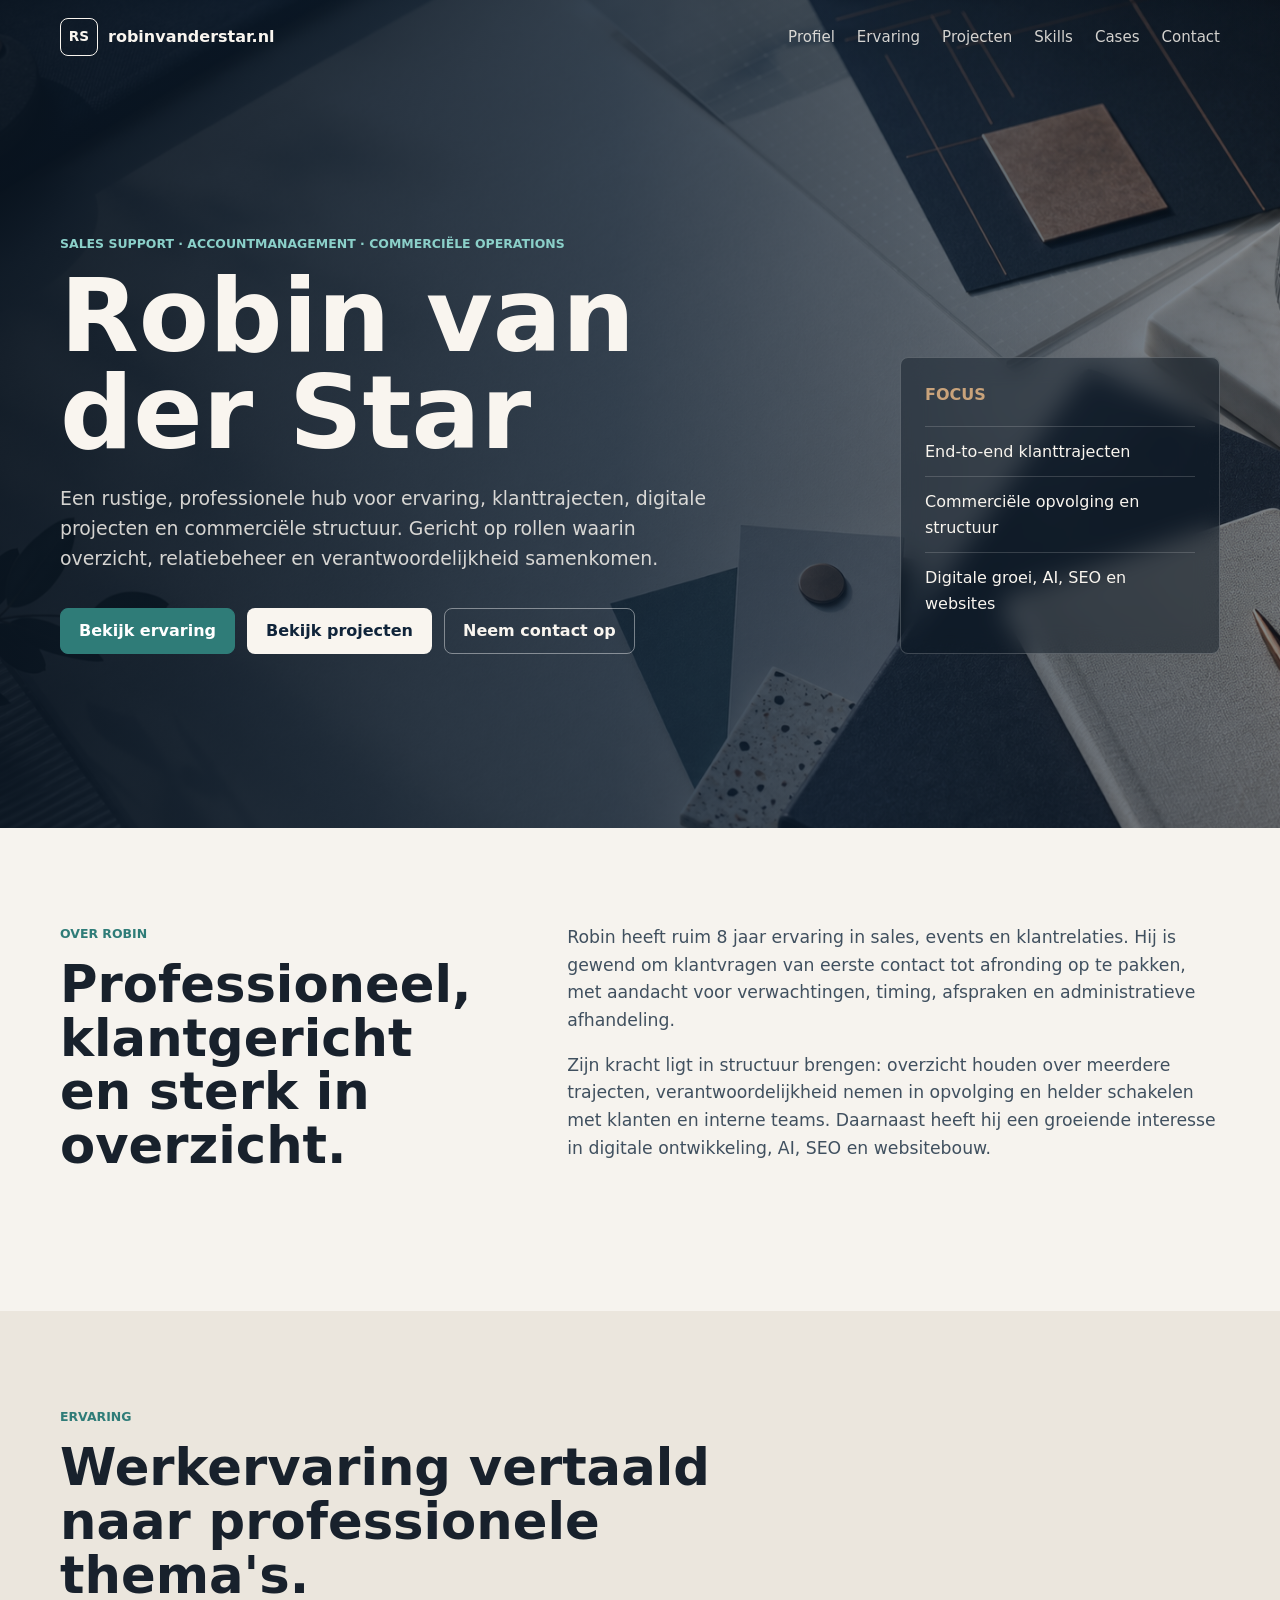
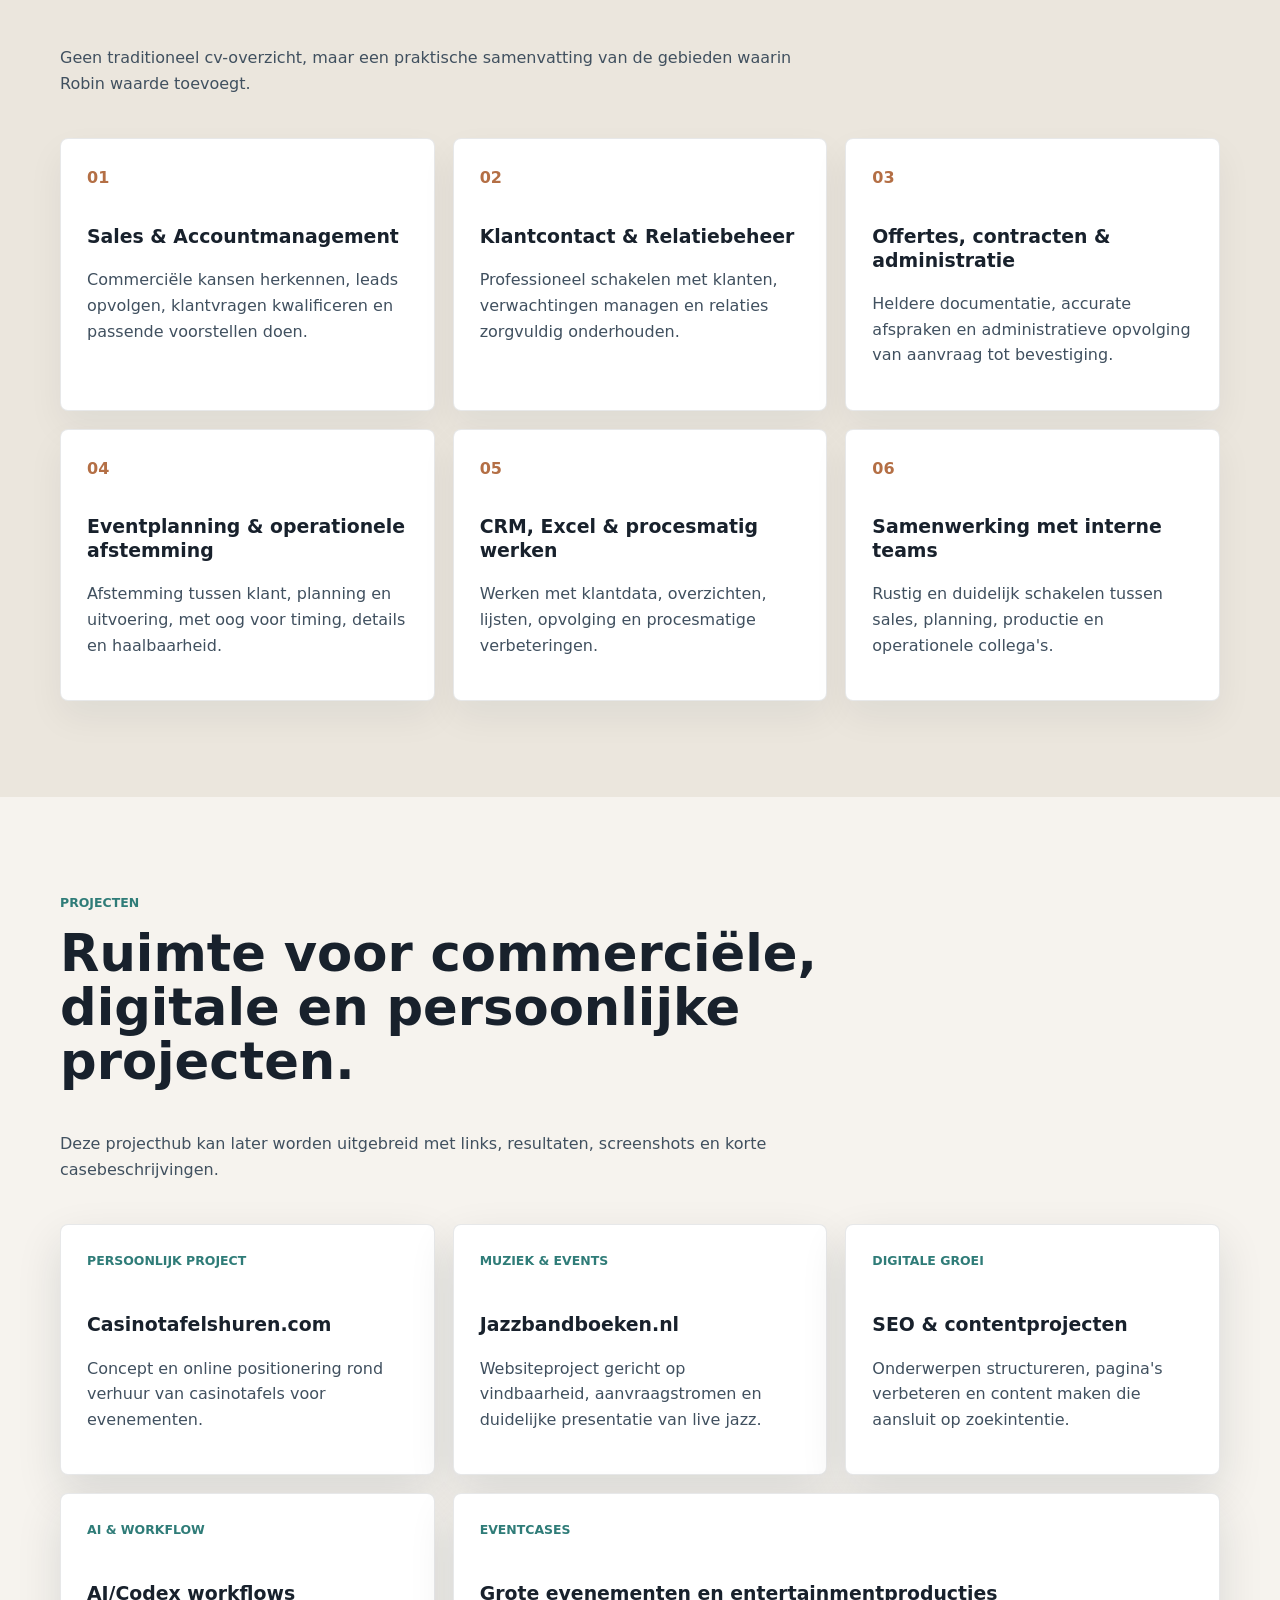
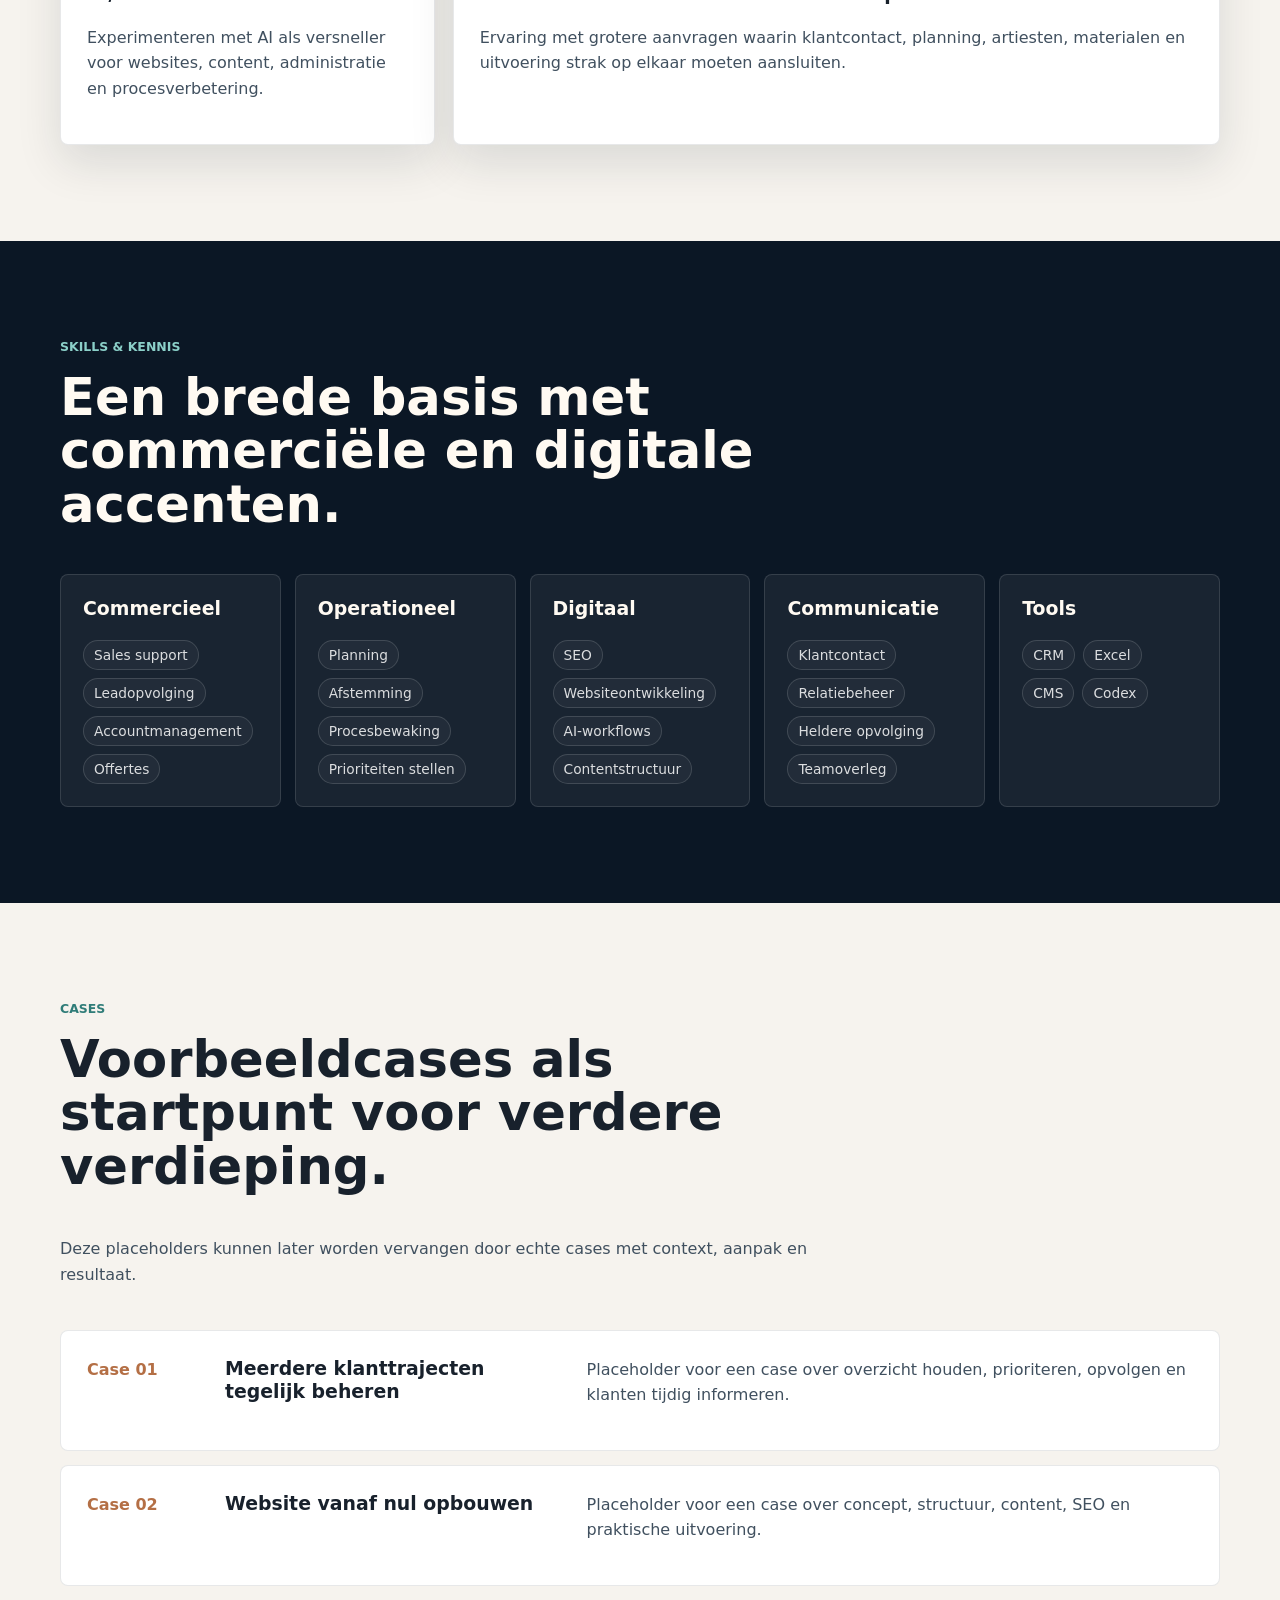
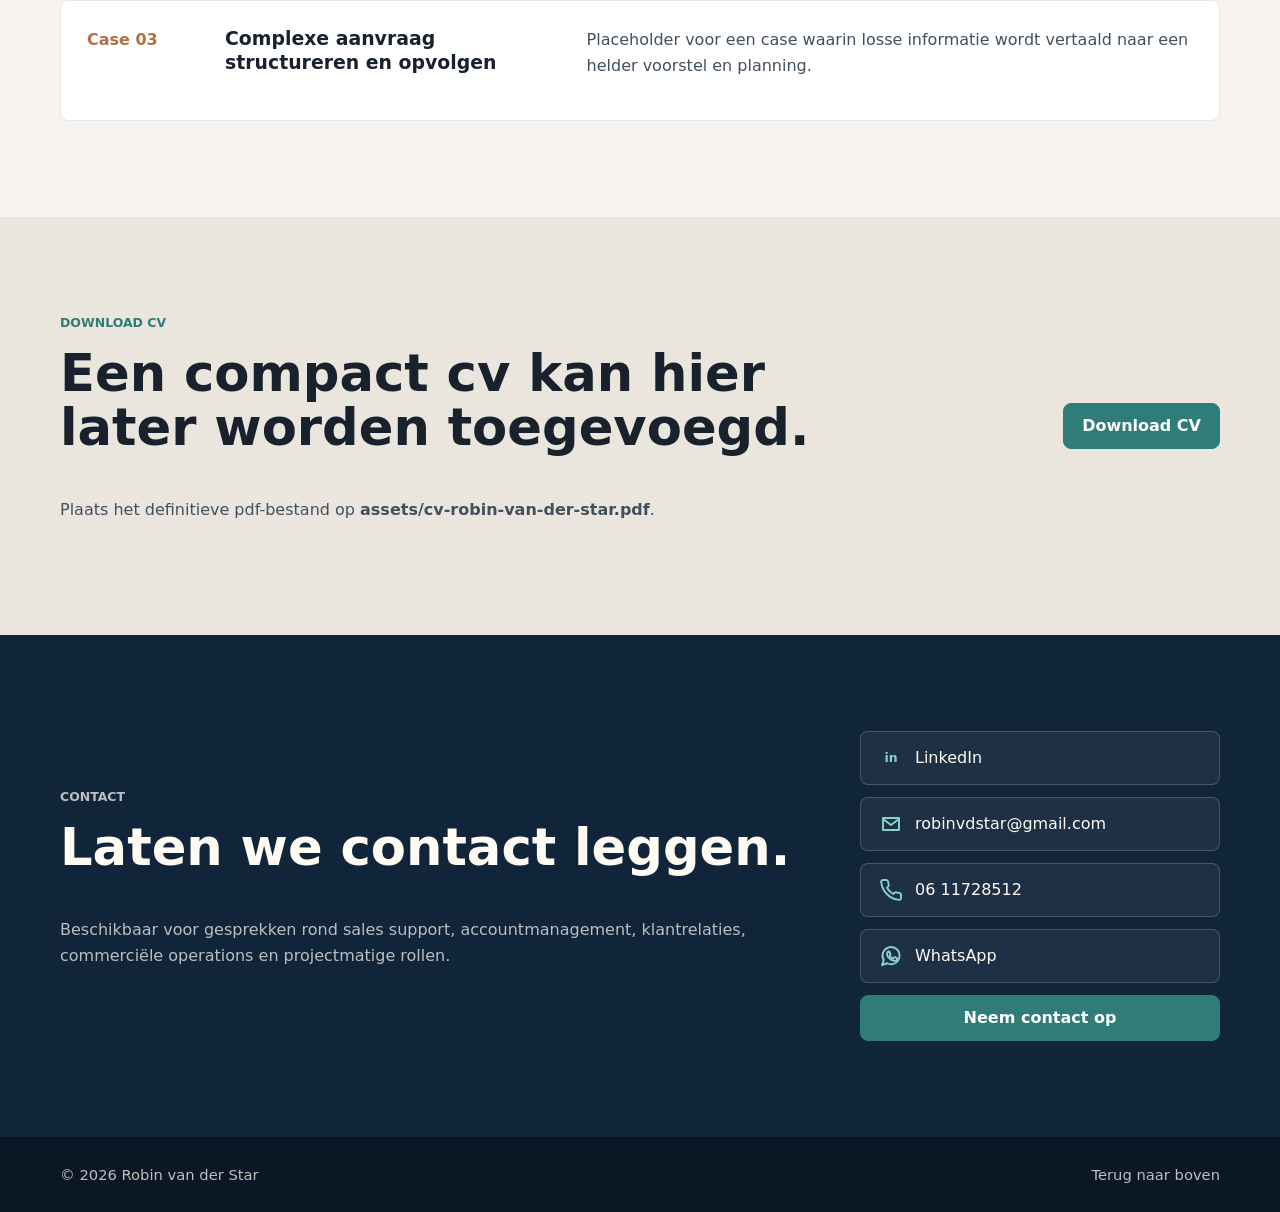
==== index.html @ 3dc50586 "Prepare site for Cloudflare Pages" ====
<!doctype html>
<html lang="nl">
  <head>
    <meta charset="utf-8">
    <meta name="viewport" content="width=device-width, initial-scale=1">
    <title>Robin van der Star | Sales, klantrelaties, events & digitale projecten</title>
    <meta
      name="description"
      content="Professionele profielsite van Robin van der Star. Ervaring in sales, klantrelaties, events, commerciële processen, websites, SEO en digitale projecten."
    >
    <!-- Tijdelijk: verwijderen zodra robinvanderstar.nl definitief live mag en geïndexeerd mag worden -->
    <meta name="robots" content="noindex, nofollow">
    <link rel="canonical" href="https://robinvanderstar.nl/">

    <meta property="og:type" content="website">
    <meta property="og:locale" content="nl_NL">
    <meta property="og:site_name" content="robinvanderstar.nl">
    <meta property="og:title" content="Robin van der Star | Sales, klantrelaties, events & digitale projecten">
    <meta
      property="og:description"
      content="Professionele profielsite van Robin van der Star. Ervaring in sales, klantrelaties, events, commerciële processen, websites, SEO en digitale projecten."
    >
    <meta property="og:url" content="https://robinvanderstar.nl/">
    <meta property="og:image" content="https://robinvanderstar.nl/assets/hero-robin-van-der-star.png">

    <link rel="stylesheet" href="style.css">
  </head>
  <body>
    <header class="site-header" data-header>
      <a class="brand" href="#top" aria-label="Robin van der Star home">
        <span class="brand-mark">RS</span>
        <span>robinvanderstar.nl</span>
      </a>
      <button class="nav-toggle" type="button" aria-expanded="false" aria-controls="site-nav" data-nav-toggle>
        Menu
      </button>
      <nav class="site-nav" id="site-nav" data-nav>
        <a href="#profiel">Profiel</a>
        <a href="#ervaring">Ervaring</a>
        <a href="#projecten">Projecten</a>
        <a href="#skills">Skills</a>
        <a href="#cases">Cases</a>
        <a href="#contact">Contact</a>
      </nav>
    </header>

    <main id="top">
      <section class="hero section-band">
        <div class="hero-media" aria-hidden="true"></div>
        <div class="hero-overlay" aria-hidden="true"></div>
        <div class="container hero-grid">
          <div class="hero-copy">
            <p class="eyebrow">Sales support · Accountmanagement · Commerciële operations</p>
            <h1>Robin van der Star</h1>
            <p class="hero-intro">
              Een rustige, professionele hub voor ervaring, klanttrajecten, digitale projecten en commerciële
              structuur. Gericht op rollen waarin overzicht, relatiebeheer en verantwoordelijkheid samenkomen.
            </p>
            <div class="hero-actions" aria-label="Belangrijke acties">
              <a class="button button-primary" href="#ervaring">Bekijk ervaring</a>
              <a class="button button-secondary" href="#projecten">Bekijk projecten</a>
              <a class="button button-ghost" href="#contact">Neem contact op</a>
            </div>
          </div>

          <aside class="hero-panel" aria-label="Professionele focus">
            <p class="panel-kicker">Focus</p>
            <ul class="signal-list">
              <li>End-to-end klanttrajecten</li>
              <li>Commerciële opvolging en structuur</li>
              <li>Digitale groei, AI, SEO en websites</li>
            </ul>
          </aside>
        </div>
      </section>

      <section class="section" id="profiel">
        <div class="container split-layout">
          <div>
            <p class="eyebrow">Over Robin</p>
            <h2>Professioneel, klantgericht en sterk in overzicht.</h2>
          </div>
          <div class="content-stack">
            <!-- Pas deze introductietekst later aan met exacte details, resultaten of persoonlijke accenten. -->
            <p>
              Robin heeft ruim 8 jaar ervaring in sales, events en klantrelaties. Hij is gewend om klantvragen
              van eerste contact tot afronding op te pakken, met aandacht voor verwachtingen, timing, afspraken
              en administratieve afhandeling.
            </p>
            <p>
              Zijn kracht ligt in structuur brengen: overzicht houden over meerdere trajecten, verantwoordelijkheid
              nemen in opvolging en helder schakelen met klanten en interne teams. Daarnaast heeft hij een groeiende
              interesse in digitale ontwikkeling, AI, SEO en websitebouw.
            </p>
          </div>
        </div>
      </section>

      <section class="section section-muted" id="ervaring">
        <div class="container">
          <div class="section-heading">
            <p class="eyebrow">Ervaring</p>
            <h2>Werkervaring vertaald naar professionele thema's.</h2>
            <p>
              Geen traditioneel cv-overzicht, maar een praktische samenvatting van de gebieden waarin Robin waarde
              toevoegt.
            </p>
          </div>

          <div class="theme-grid">
            <!-- Voeg hier later extra ervaringsblokken toe door een article.theme-card te dupliceren. -->
            <article class="theme-card">
              <span class="theme-index">01</span>
              <h3>Sales & Accountmanagement</h3>
              <p>Commerciële kansen herkennen, leads opvolgen, klantvragen kwalificeren en passende voorstellen doen.</p>
            </article>
            <article class="theme-card">
              <span class="theme-index">02</span>
              <h3>Klantcontact & Relatiebeheer</h3>
              <p>Professioneel schakelen met klanten, verwachtingen managen en relaties zorgvuldig onderhouden.</p>
            </article>
            <article class="theme-card">
              <span class="theme-index">03</span>
              <h3>Offertes, contracten & administratie</h3>
              <p>Heldere documentatie, accurate afspraken en administratieve opvolging van aanvraag tot bevestiging.</p>
            </article>
            <article class="theme-card">
              <span class="theme-index">04</span>
              <h3>Eventplanning & operationele afstemming</h3>
              <p>Afstemming tussen klant, planning en uitvoering, met oog voor timing, details en haalbaarheid.</p>
            </article>
            <article class="theme-card">
              <span class="theme-index">05</span>
              <h3>CRM, Excel & procesmatig werken</h3>
              <p>Werken met klantdata, overzichten, lijsten, opvolging en procesmatige verbeteringen.</p>
            </article>
            <article class="theme-card">
              <span class="theme-index">06</span>
              <h3>Samenwerking met interne teams</h3>
              <p>Rustig en duidelijk schakelen tussen sales, planning, productie en operationele collega's.</p>
            </article>
          </div>
        </div>
      </section>

      <section class="section" id="projecten">
        <div class="container">
          <div class="section-heading">
            <p class="eyebrow">Projecten</p>
            <h2>Ruimte voor commerciële, digitale en persoonlijke projecten.</h2>
            <p>
              Deze projecthub kan later worden uitgebreid met links, resultaten, screenshots en korte casebeschrijvingen.
            </p>
          </div>

          <div class="project-grid">
            <!-- Voeg nieuwe projecten toe door een article.project-card te dupliceren. -->
            <article class="project-card">
              <div class="card-meta">Persoonlijk project</div>
              <h3>Casinotafelshuren.com</h3>
              <p>Concept en online positionering rond verhuur van casinotafels voor evenementen.</p>
            </article>
            <article class="project-card">
              <div class="card-meta">Muziek & events</div>
              <h3>Jazzbandboeken.nl</h3>
              <p>Websiteproject gericht op vindbaarheid, aanvraagstromen en duidelijke presentatie van live jazz.</p>
            </article>
            <article class="project-card">
              <div class="card-meta">Digitale groei</div>
              <h3>SEO & contentprojecten</h3>
              <p>Onderwerpen structureren, pagina's verbeteren en content maken die aansluit op zoekintentie.</p>
            </article>
            <article class="project-card">
              <div class="card-meta">AI & workflow</div>
              <h3>AI/Codex workflows</h3>
              <p>Experimenteren met AI als versneller voor websites, content, administratie en procesverbetering.</p>
            </article>
            <article class="project-card project-card-wide">
              <div class="card-meta">Eventcases</div>
              <h3>Grote evenementen en entertainmentproducties</h3>
              <p>
                Ervaring met grotere aanvragen waarin klantcontact, planning, artiesten, materialen en uitvoering
                strak op elkaar moeten aansluiten.
              </p>
            </article>
          </div>
        </div>
      </section>

      <section class="section section-dark" id="skills">
        <div class="container">
          <div class="section-heading">
            <p class="eyebrow">Skills & kennis</p>
            <h2>Een brede basis met commerciële en digitale accenten.</h2>
          </div>

          <div class="skills-layout">
            <!-- Vul deze skill-tags later aan of vervang ze door concrete tools en niveaus. -->
            <article class="skill-group">
              <h3>Commercieel</h3>
              <div class="tag-list">
                <span>Sales support</span>
                <span>Leadopvolging</span>
                <span>Accountmanagement</span>
                <span>Offertes</span>
              </div>
            </article>
            <article class="skill-group">
              <h3>Operationeel</h3>
              <div class="tag-list">
                <span>Planning</span>
                <span>Afstemming</span>
                <span>Procesbewaking</span>
                <span>Prioriteiten stellen</span>
              </div>
            </article>
            <article class="skill-group">
              <h3>Digitaal</h3>
              <div class="tag-list">
                <span>SEO</span>
                <span>Websiteontwikkeling</span>
                <span>AI-workflows</span>
                <span>Contentstructuur</span>
              </div>
            </article>
            <article class="skill-group">
              <h3>Communicatie</h3>
              <div class="tag-list">
                <span>Klantcontact</span>
                <span>Relatiebeheer</span>
                <span>Heldere opvolging</span>
                <span>Teamoverleg</span>
              </div>
            </article>
            <article class="skill-group">
              <h3>Tools</h3>
              <div class="tag-list">
                <span>CRM</span>
                <span>Excel</span>
                <span>CMS</span>
                <span>Codex</span>
              </div>
            </article>
          </div>
        </div>
      </section>

      <section class="section" id="cases">
        <div class="container">
          <div class="section-heading">
            <p class="eyebrow">Cases</p>
            <h2>Voorbeeldcases als startpunt voor verdere verdieping.</h2>
            <p>Deze placeholders kunnen later worden vervangen door echte cases met context, aanpak en resultaat.</p>
          </div>

          <div class="case-list">
            <!-- Vervang placeholdertekst later door echte cases met situatie, aanpak en resultaat. -->
            <article class="case-item">
              <span>Case 01</span>
              <h3>Meerdere klanttrajecten tegelijk beheren</h3>
              <p>Placeholder voor een case over overzicht houden, prioriteren, opvolgen en klanten tijdig informeren.</p>
            </article>
            <article class="case-item">
              <span>Case 02</span>
              <h3>Website vanaf nul opbouwen</h3>
              <p>Placeholder voor een case over concept, structuur, content, SEO en praktische uitvoering.</p>
            </article>
            <article class="case-item">
              <span>Case 03</span>
              <h3>Complexe aanvraag structureren en opvolgen</h3>
              <p>Placeholder voor een case waarin losse informatie wordt vertaald naar een helder voorstel en planning.</p>
            </article>
          </div>
        </div>
      </section>

      <section class="section section-muted" id="cv">
        <div class="container cta-strip">
          <div>
            <p class="eyebrow">Download CV</p>
            <h2>Een compact cv kan hier later worden toegevoegd.</h2>
            <p>Plaats het definitieve pdf-bestand op <strong>assets/cv-robin-van-der-star.pdf</strong>.</p>
          </div>
          <a class="button button-primary" href="assets/cv-robin-van-der-star.pdf" aria-label="Download cv als pdf">
            Download CV
          </a>
        </div>
      </section>

      <section class="section contact-section" id="contact">
        <div class="container contact-grid">
          <div>
            <p class="eyebrow">Contact</p>
            <h2>Laten we contact leggen.</h2>
            <p>
              Beschikbaar voor gesprekken rond sales support, accountmanagement, klantrelaties, commerciële operations
              en projectmatige rollen.
            </p>
          </div>
          <div class="contact-actions">
            <!-- Vervang de LinkedIn-placeholder hieronder later door het echte profiel. -->
            <a class="contact-link" href="https://www.linkedin.com/" target="_blank" rel="noreferrer">
              <span class="contact-icon" aria-hidden="true">in</span>
              <span>LinkedIn</span>
            </a>
            <a class="contact-link" href="mailto:robinvdstar@gmail.com">
              <svg class="contact-icon" aria-hidden="true" viewBox="0 0 24 24">
                <path d="M4 6h16v12H4z"></path>
                <path d="m4 7 8 6 8-6"></path>
              </svg>
              <span>robinvdstar@gmail.com</span>
            </a>
            <a class="contact-link" href="tel:+31611728512">
              <svg class="contact-icon" aria-hidden="true" viewBox="0 0 24 24">
                <path d="M22 16.92v3a2 2 0 0 1-2.18 2 19.8 19.8 0 0 1-8.63-3.07 19.5 19.5 0 0 1-6-6A19.8 19.8 0 0 1 2.12 4.18 2 2 0 0 1 4.11 2h3a2 2 0 0 1 2 1.72c.12.89.32 1.76.59 2.6a2 2 0 0 1-.45 2.11L8 9.69a16 16 0 0 0 6.31 6.31l1.26-1.25a2 2 0 0 1 2.11-.45c.84.27 1.71.47 2.6.59A2 2 0 0 1 22 16.92z"></path>
              </svg>
              <span>06 11728512</span>
            </a>
            <a class="contact-link" href="https://wa.me/31611728512" target="_blank" rel="noreferrer">
              <svg class="contact-icon" aria-hidden="true" viewBox="0 0 24 24">
                <path d="M20.5 11.7a8.5 8.5 0 0 1-12.4 7.55L3 21l1.78-4.94A8.5 8.5 0 1 1 20.5 11.7z"></path>
                <path d="M8.8 7.9c.2-.46.42-.47.62-.47h.54c.17 0 .43.06.65.5.24.48.8 1.65.86 1.78.07.12.1.28.02.45-.08.17-.12.27-.25.42-.12.15-.27.33-.38.44-.13.13-.26.27-.11.53a7 7 0 0 0 1.3 1.62 5.9 5.9 0 0 0 1.9 1.17c.24.12.38.1.53-.06.16-.18.62-.72.8-.97.16-.24.33-.2.56-.12.24.08 1.5.7 1.75.83.26.13.43.2.5.31.06.12.06.67-.16 1.31-.23.64-1.3 1.2-1.82 1.24-.47.04-1.06.06-1.7-.1a9.6 9.6 0 0 1-1.55-.57 10.4 10.4 0 0 1-4-3.55 4.6 4.6 0 0 1-.95-2.4c0-.94.48-1.4.66-1.6.17-.2.38-.25.5-.25z"></path>
              </svg>
              <span>WhatsApp</span>
            </a>
            <a class="button button-primary" href="mailto:robinvdstar@gmail.com">Neem contact op</a>
          </div>
        </div>
      </section>
    </main>

    <footer class="site-footer">
      <div class="container footer-inner">
        <span>© <span data-year></span> Robin van der Star</span>
        <a href="#top">Terug naar boven</a>
      </div>
    </footer>

    <script src="script.js" defer></script>
  </body>
</html>
---- style.css ----
:root {
  --ink: #18212c;
  --ink-soft: #40505f;
  --navy: #10243a;
  --navy-deep: #0b1725;
  --paper: #f6f3ee;
  --surface: #ffffff;
  --line: #ded8ce;
  --teal: #2f7c78;
  --copper: #b46f45;
  --shadow: 0 18px 45px rgba(17, 30, 43, 0.12);
  --max-width: 1160px;
}

* {
  box-sizing: border-box;
}

html {
  scroll-behavior: smooth;
}

body {
  margin: 0;
  color: var(--ink);
  background: var(--paper);
  font-family:
    Inter, ui-sans-serif, system-ui, -apple-system, BlinkMacSystemFont, "Segoe UI", sans-serif;
  line-height: 1.6;
}

a {
  color: inherit;
  text-decoration: none;
}

p,
h1,
h2,
h3 {
  margin-top: 0;
}

p {
  color: var(--ink-soft);
}

.container {
  width: min(100% - 40px, var(--max-width));
  margin: 0 auto;
}

.site-header {
  position: fixed;
  z-index: 20;
  top: 0;
  left: 0;
  right: 0;
  display: flex;
  align-items: center;
  justify-content: space-between;
  gap: 24px;
  padding: 18px max(20px, calc((100vw - var(--max-width)) / 2));
  color: #f9f5ef;
  transition: background 180ms ease, box-shadow 180ms ease, color 180ms ease;
}

.site-header.is-scrolled {
  color: var(--ink);
  background: rgba(246, 243, 238, 0.92);
  box-shadow: 0 10px 28px rgba(16, 36, 58, 0.12);
  backdrop-filter: blur(16px);
}

.brand {
  display: inline-flex;
  align-items: center;
  gap: 10px;
  font-weight: 700;
}

.brand-mark {
  display: inline-grid;
  width: 38px;
  height: 38px;
  place-items: center;
  border: 1px solid currentColor;
  border-radius: 8px;
  font-size: 0.85rem;
}

.site-nav {
  display: flex;
  align-items: center;
  gap: 22px;
  font-size: 0.94rem;
}

.site-nav a {
  opacity: 0.84;
}

.site-nav a:hover {
  opacity: 1;
}

.nav-toggle {
  display: none;
  min-height: 42px;
  padding: 0 14px;
  border: 1px solid currentColor;
  border-radius: 8px;
  color: inherit;
  background: transparent;
  font: inherit;
}

.section {
  padding: 96px 0;
}

.section-band {
  position: relative;
  overflow: hidden;
}

.hero {
  min-height: 92vh;
  display: grid;
  align-items: center;
  color: #f9f5ef;
  padding: 132px 0 72px;
}

.hero-media,
.hero-overlay {
  position: absolute;
  inset: 0;
}

.hero-media {
  background-image: url("assets/hero-robin-van-der-star.png");
  background-position: center;
  background-size: cover;
  transform: scale(1.02);
}

.hero-overlay {
  background:
    linear-gradient(90deg, rgba(9, 20, 32, 0.92) 0%, rgba(14, 31, 49, 0.78) 48%, rgba(14, 31, 49, 0.34) 100%),
    linear-gradient(0deg, rgba(9, 20, 32, 0.24), rgba(9, 20, 32, 0.24));
}

.hero-grid {
  position: relative;
  z-index: 1;
  display: grid;
  grid-template-columns: minmax(0, 1fr) 320px;
  gap: 56px;
  align-items: end;
}

.hero-copy {
  max-width: 760px;
}

.eyebrow {
  margin-bottom: 14px;
  color: var(--teal);
  font-size: 0.78rem;
  font-weight: 800;
  letter-spacing: 0;
  text-transform: uppercase;
}

.hero .eyebrow,
.section-dark .eyebrow {
  color: #8bd0c9;
}

h1 {
  max-width: 820px;
  margin-bottom: 22px;
  font-size: clamp(3.2rem, 8vw, 6.8rem);
  line-height: 0.94;
  letter-spacing: 0;
}

h2 {
  color: var(--ink);
  font-size: clamp(2rem, 4vw, 3.4rem);
  line-height: 1.05;
  letter-spacing: 0;
}

h3 {
  color: var(--ink);
  font-size: 1.18rem;
  line-height: 1.25;
}

.hero-intro {
  max-width: 660px;
  color: rgba(249, 245, 239, 0.84);
  font-size: 1.18rem;
}

.hero-actions {
  display: flex;
  flex-wrap: wrap;
  gap: 12px;
  margin-top: 34px;
}

.button {
  display: inline-flex;
  min-height: 46px;
  align-items: center;
  justify-content: center;
  padding: 0 18px;
  border: 1px solid transparent;
  border-radius: 8px;
  font-weight: 750;
  transition: transform 160ms ease, border-color 160ms ease, background 160ms ease;
}

.button:hover {
  transform: translateY(-1px);
}

.button-primary {
  color: #fff;
  background: var(--teal);
  border-color: var(--teal);
}

.button-secondary {
  color: var(--navy);
  background: #f9f5ef;
}

.button-ghost {
  color: inherit;
  border-color: rgba(255, 255, 255, 0.42);
}

.hero-panel {
  padding: 24px;
  border: 1px solid rgba(255, 255, 255, 0.2);
  border-radius: 8px;
  background: rgba(9, 20, 32, 0.42);
  backdrop-filter: blur(12px);
}

.panel-kicker,
.signal-list {
  margin: 0;
}

.panel-kicker {
  color: #c9a37b;
  font-weight: 800;
  text-transform: uppercase;
}

.signal-list {
  padding: 18px 0 0;
  list-style: none;
}

.signal-list li {
  padding: 12px 0;
  border-top: 1px solid rgba(255, 255, 255, 0.16);
}

.split-layout {
  display: grid;
  grid-template-columns: minmax(260px, 0.8fr) minmax(0, 1.2fr);
  gap: 72px;
}

.content-stack p {
  font-size: 1.08rem;
}

.section-muted {
  background: #ebe6dd;
}

.section-heading {
  max-width: 760px;
  margin-bottom: 42px;
}

.theme-grid {
  display: grid;
  grid-template-columns: repeat(3, minmax(0, 1fr));
  gap: 18px;
}

.theme-card,
.project-card,
.skill-group,
.case-item {
  border: 1px solid rgba(24, 33, 44, 0.1);
  border-radius: 8px;
  background: var(--surface);
}

.theme-card {
  min-height: 230px;
  padding: 26px;
  box-shadow: 0 16px 36px rgba(17, 30, 43, 0.06);
}

.theme-index {
  display: block;
  margin-bottom: 34px;
  color: var(--copper);
  font-weight: 800;
}

.project-grid {
  display: grid;
  grid-template-columns: repeat(3, minmax(0, 1fr));
  gap: 18px;
}

.project-card {
  min-height: 235px;
  padding: 26px;
  box-shadow: var(--shadow);
}

.project-card-wide {
  grid-column: span 2;
}

.card-meta {
  margin-bottom: 42px;
  color: var(--teal);
  font-size: 0.78rem;
  font-weight: 800;
  text-transform: uppercase;
}

.section-dark {
  color: #f8f3ed;
  background: var(--navy-deep);
}

.section-dark h2,
.section-dark h3 {
  color: #fffaf2;
}

.section-dark p {
  color: rgba(248, 243, 237, 0.72);
}

.skills-layout {
  display: grid;
  grid-template-columns: repeat(5, minmax(0, 1fr));
  gap: 14px;
}

.skill-group {
  padding: 22px;
  background: rgba(255, 255, 255, 0.06);
  border-color: rgba(255, 255, 255, 0.12);
}

.tag-list {
  display: flex;
  flex-wrap: wrap;
  gap: 8px;
}

.tag-list span {
  display: inline-flex;
  min-height: 30px;
  align-items: center;
  padding: 0 10px;
  border: 1px solid rgba(255, 255, 255, 0.14);
  border-radius: 999px;
  color: rgba(255, 255, 255, 0.84);
  background: rgba(255, 255, 255, 0.04);
  font-size: 0.86rem;
}

.case-list {
  display: grid;
  gap: 14px;
}

.case-item {
  display: grid;
  grid-template-columns: 110px minmax(220px, 0.55fr) minmax(0, 1fr);
  gap: 28px;
  align-items: start;
  padding: 26px;
}

.case-item span {
  color: var(--copper);
  font-weight: 800;
}

.cta-strip {
  display: flex;
  align-items: center;
  justify-content: space-between;
  gap: 32px;
}

.cta-strip h2 {
  max-width: 780px;
}

.contact-section {
  color: #fffaf2;
  background: var(--navy);
}

.contact-section h2 {
  color: #fffaf2;
}

.contact-section p {
  color: rgba(255, 250, 242, 0.72);
}

.contact-grid {
  display: grid;
  grid-template-columns: minmax(0, 1fr) 360px;
  gap: 56px;
  align-items: center;
}

.contact-actions {
  display: grid;
  gap: 12px;
}

.contact-link {
  display: flex;
  min-height: 54px;
  align-items: center;
  gap: 12px;
  padding: 0 18px;
  border: 1px solid rgba(255, 255, 255, 0.18);
  border-radius: 8px;
  background: rgba(255, 255, 255, 0.06);
}

.contact-icon {
  flex: 0 0 auto;
  display: inline-grid;
  width: 24px;
  height: 24px;
  place-items: center;
  color: #8bd0c9;
  font-size: 0.78rem;
  font-weight: 800;
}

svg.contact-icon {
  fill: none;
  stroke: currentColor;
  stroke-linecap: round;
  stroke-linejoin: round;
  stroke-width: 1.9;
}

.site-footer {
  padding: 26px 0;
  color: rgba(255, 250, 242, 0.74);
  background: var(--navy-deep);
}

.footer-inner {
  display: flex;
  align-items: center;
  justify-content: space-between;
  gap: 20px;
  font-size: 0.92rem;
}

@media (max-width: 980px) {
  .hero-grid,
  .split-layout,
  .contact-grid {
    grid-template-columns: 1fr;
  }

  .hero-panel {
    max-width: 460px;
  }

  .theme-grid,
  .project-grid {
    grid-template-columns: repeat(2, minmax(0, 1fr));
  }

  .skills-layout {
    grid-template-columns: repeat(2, minmax(0, 1fr));
  }

  .case-item {
    grid-template-columns: 1fr;
    gap: 10px;
  }
}

@media (max-width: 760px) {
  .container {
    width: min(100% - 28px, var(--max-width));
  }

  .site-header {
    padding: 14px;
  }

  .nav-toggle {
    display: inline-flex;
    align-items: center;
  }

  .site-nav {
    position: absolute;
    top: calc(100% + 8px);
    left: 14px;
    right: 14px;
    display: none;
    flex-direction: column;
    align-items: stretch;
    gap: 4px;
    padding: 12px;
    border: 1px solid rgba(24, 33, 44, 0.12);
    border-radius: 8px;
    color: var(--ink);
    background: rgba(246, 243, 238, 0.96);
    box-shadow: var(--shadow);
  }

  .site-nav.is-open {
    display: flex;
  }

  .site-nav a {
    padding: 10px 12px;
  }

  .hero {
    min-height: auto;
    padding: 118px 0 56px;
  }

  .hero-grid {
    gap: 36px;
  }

  h1 {
    font-size: 3.4rem;
  }

  .hero-intro {
    font-size: 1.03rem;
  }

  .section {
    padding: 72px 0;
  }

  .theme-grid,
  .project-grid,
  .skills-layout {
    grid-template-columns: 1fr;
  }

  .project-card-wide {
    grid-column: auto;
  }

  .cta-strip,
  .footer-inner {
    align-items: flex-start;
    flex-direction: column;
  }
}

@media (prefers-reduced-motion: reduce) {
  *,
  *::before,
  *::after {
    scroll-behavior: auto;
    transition-duration: 0.01ms !important;
    animation-duration: 0.01ms !important;
    animation-iteration-count: 1 !important;
  }
}
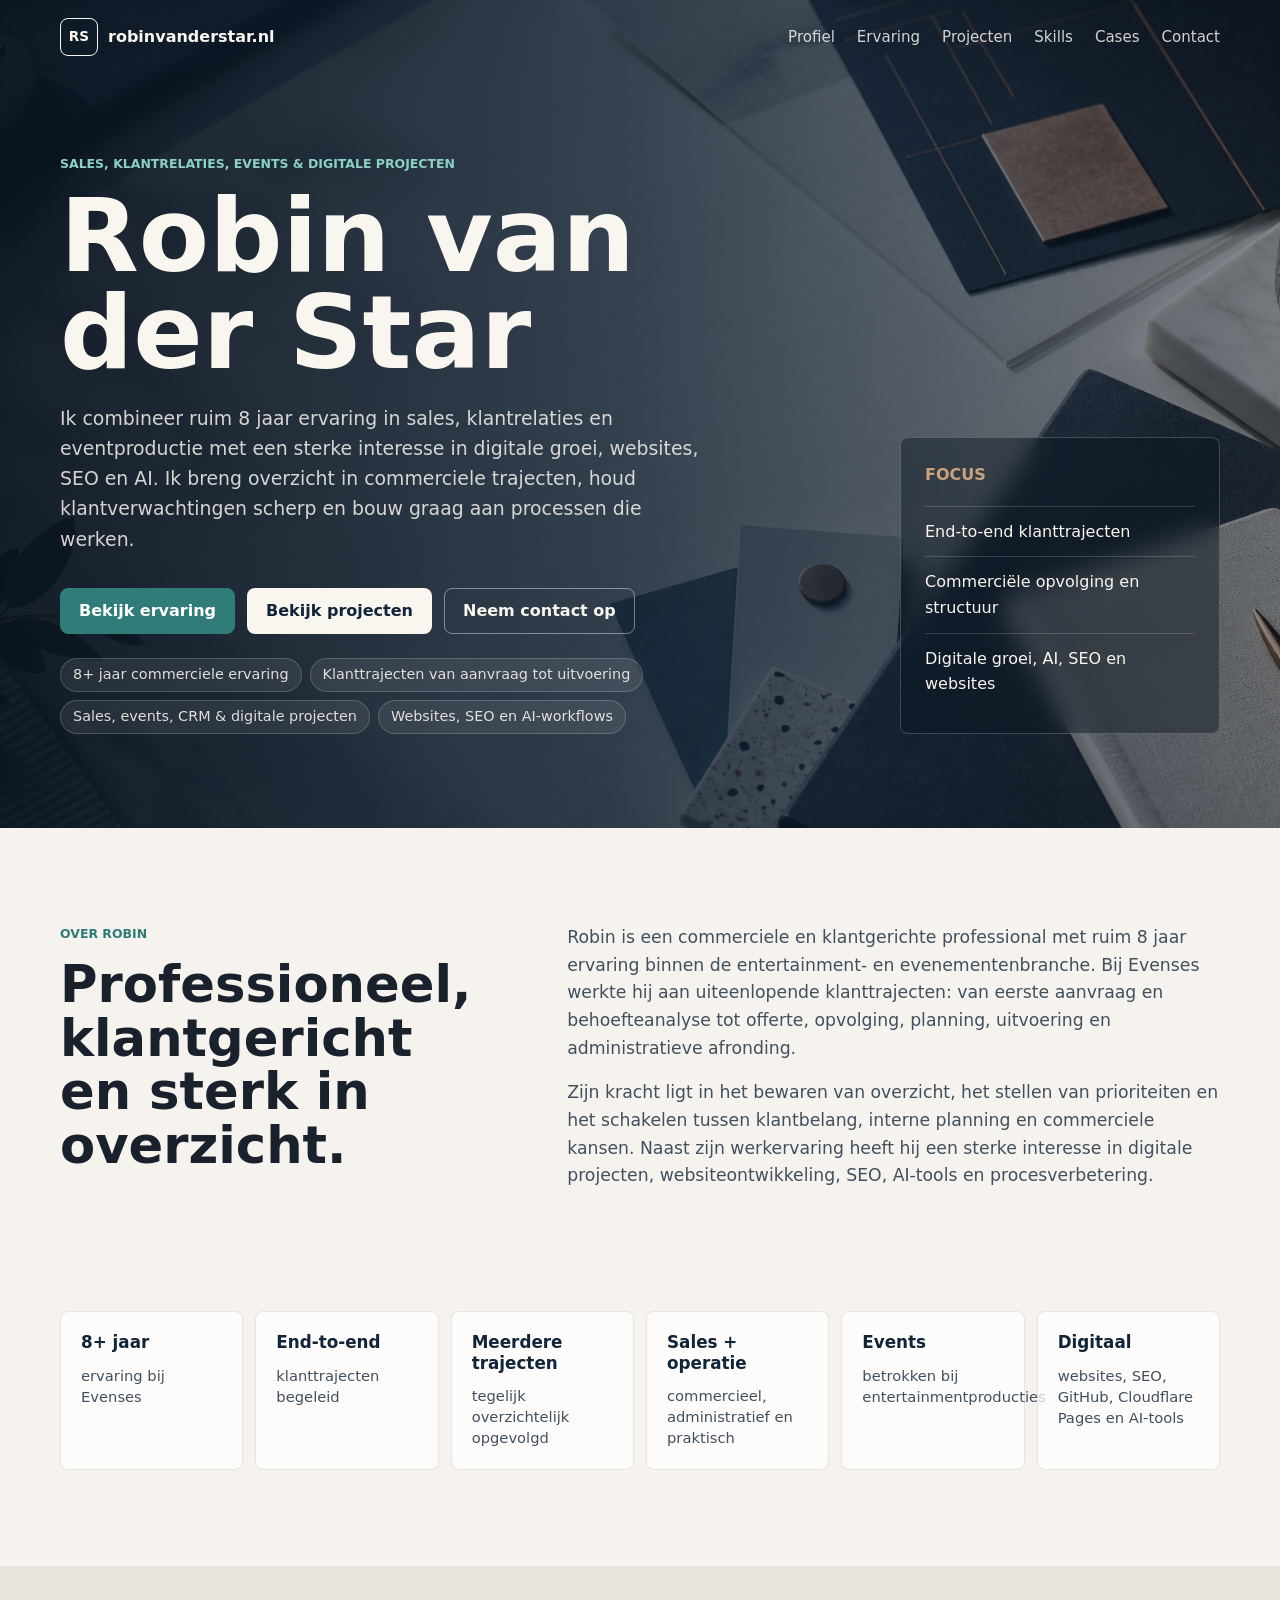
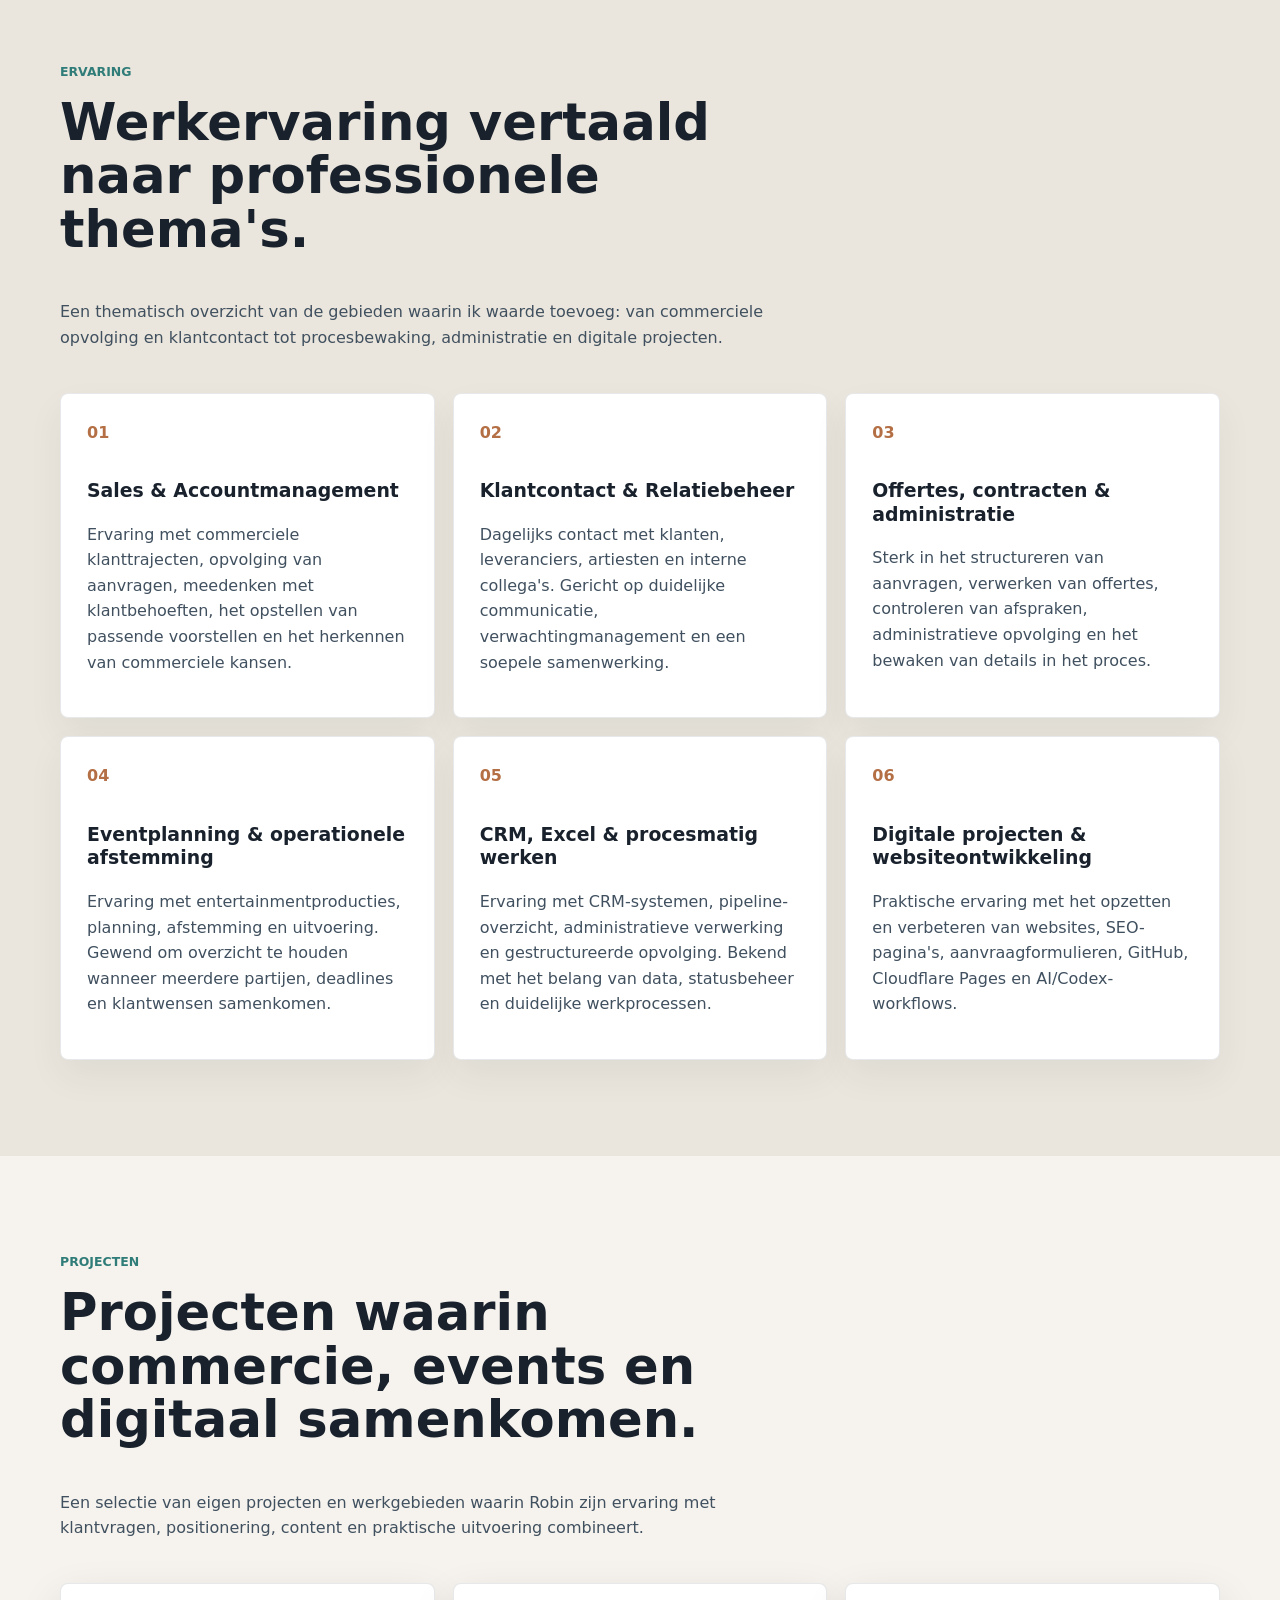
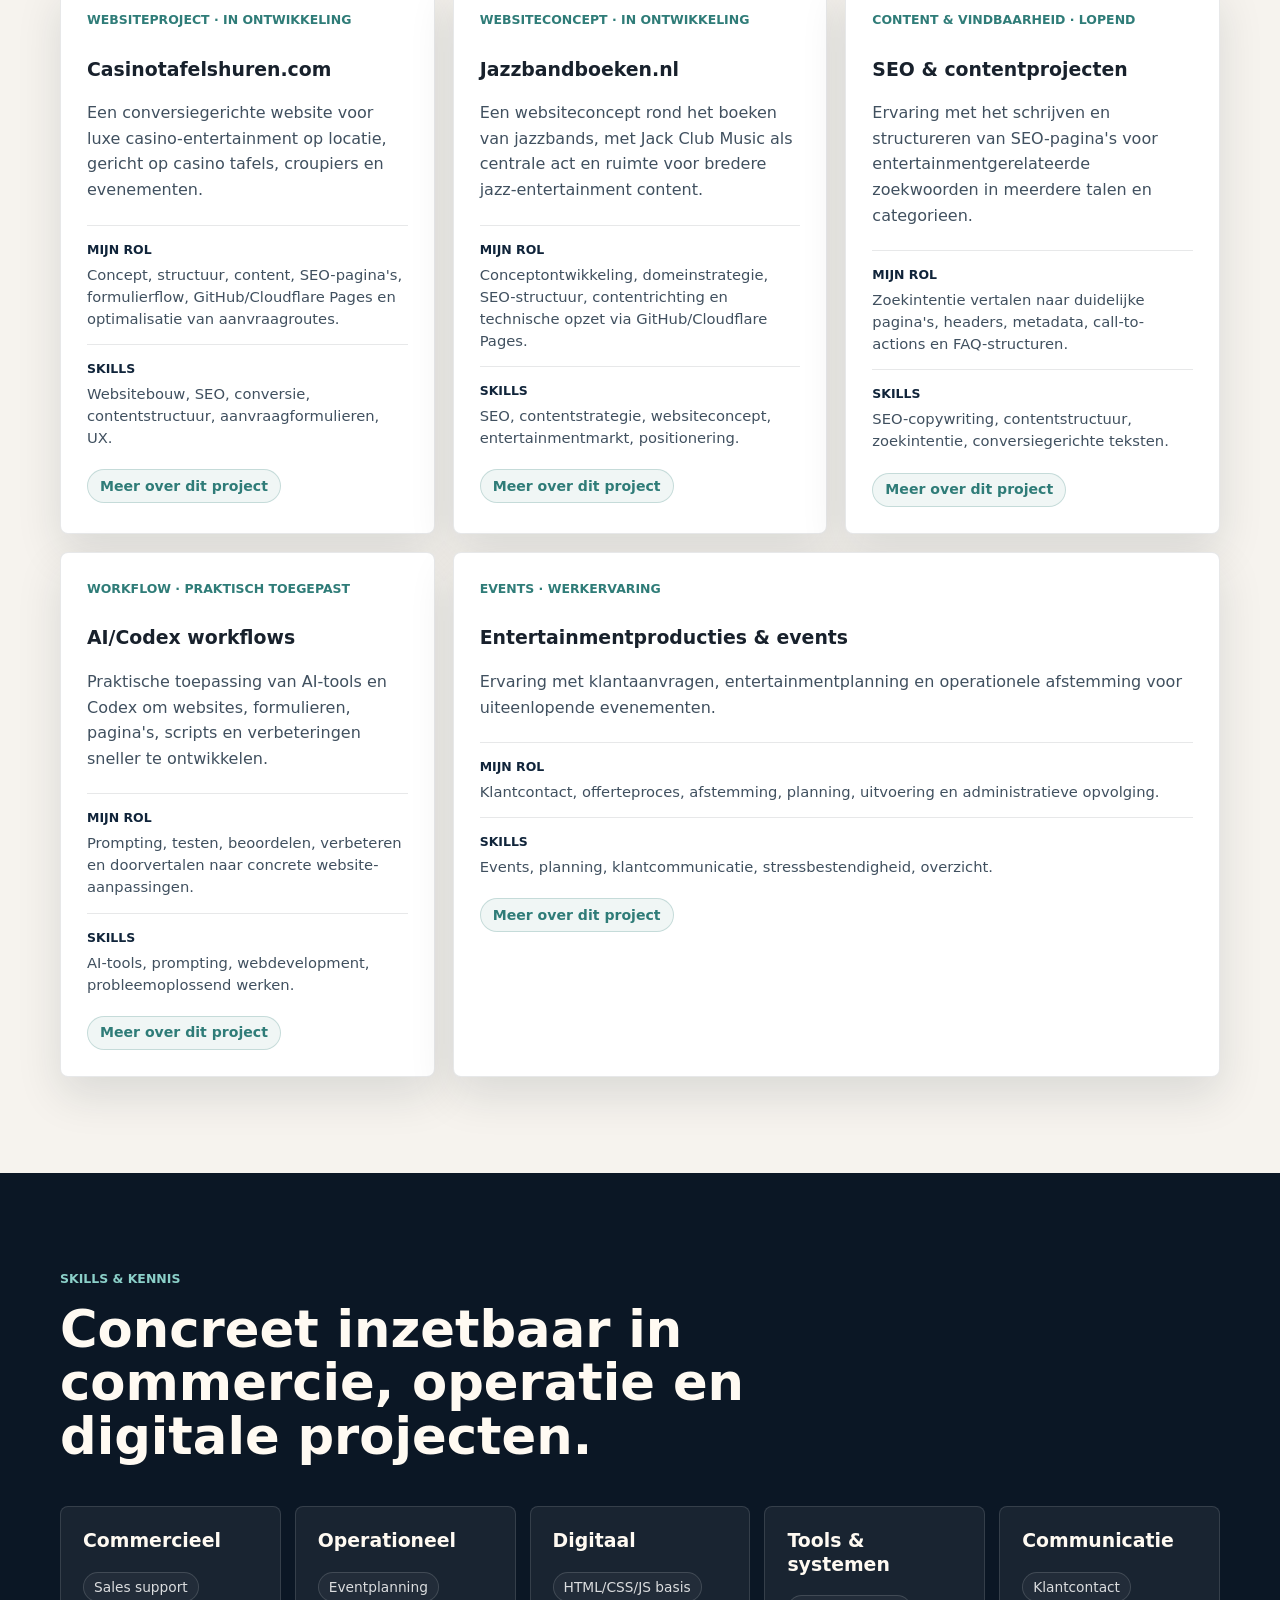
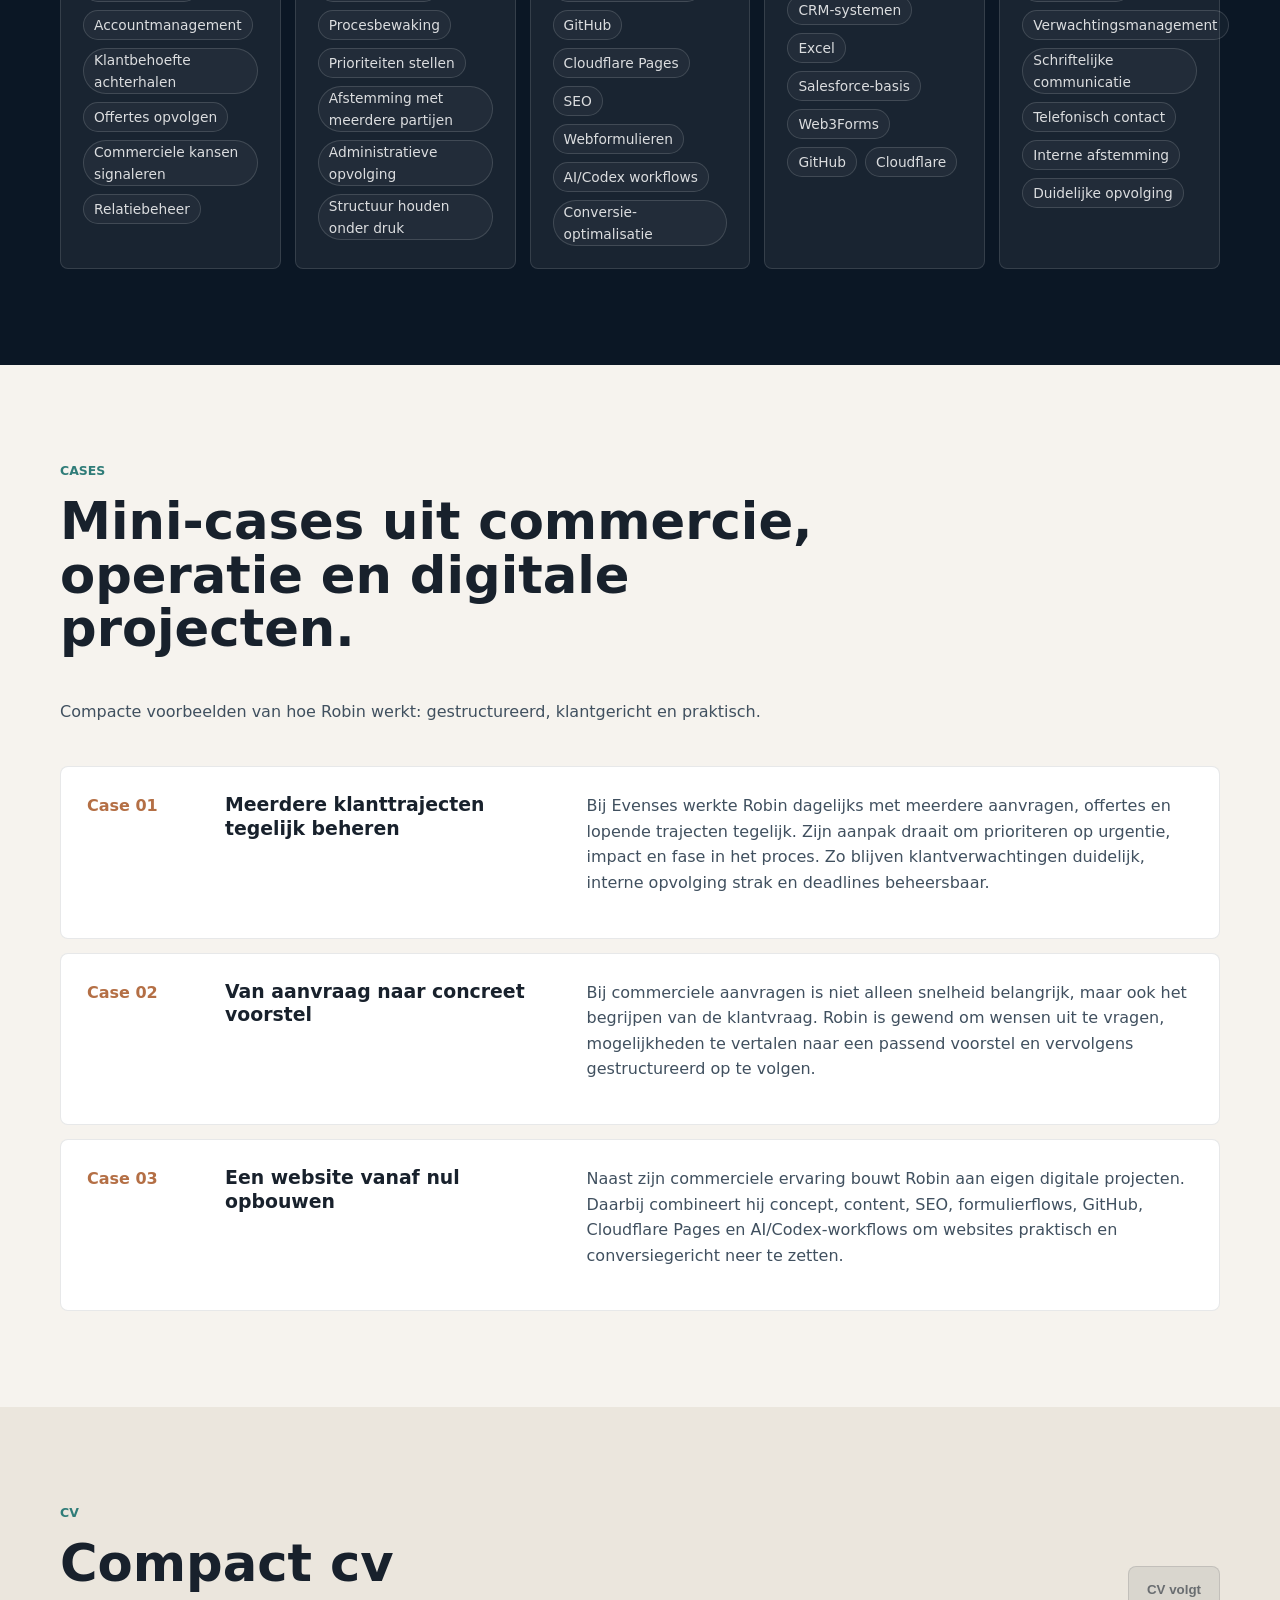
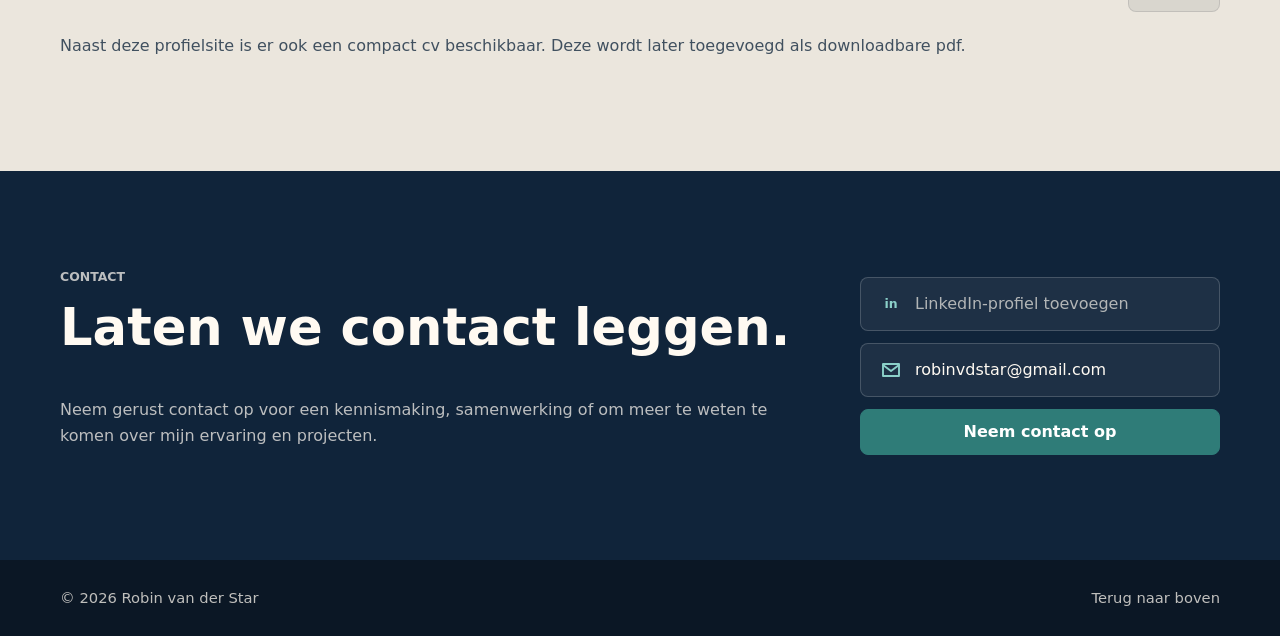
==== commit 8f1331a1: "Improve personal profile content and remove placeholders" ====
--- a/index.html
+++ b/index.html
@@ -50,16 +50,23 @@
         <div class="hero-overlay" aria-hidden="true"></div>
         <div class="container hero-grid">
           <div class="hero-copy">
-            <p class="eyebrow">Sales support · Accountmanagement · Commerciële operations</p>
+            <p class="eyebrow">Sales, klantrelaties, events & digitale projecten</p>
             <h1>Robin van der Star</h1>
             <p class="hero-intro">
-              Een rustige, professionele hub voor ervaring, klanttrajecten, digitale projecten en commerciële
-              structuur. Gericht op rollen waarin overzicht, relatiebeheer en verantwoordelijkheid samenkomen.
+              Ik combineer ruim 8 jaar ervaring in sales, klantrelaties en eventproductie met een sterke interesse in
+              digitale groei, websites, SEO en AI. Ik breng overzicht in commerciele trajecten, houd
+              klantverwachtingen scherp en bouw graag aan processen die werken.
             </p>
             <div class="hero-actions" aria-label="Belangrijke acties">
               <a class="button button-primary" href="#ervaring">Bekijk ervaring</a>
               <a class="button button-secondary" href="#projecten">Bekijk projecten</a>
               <a class="button button-ghost" href="#contact">Neem contact op</a>
+            </div>
+            <div class="highlight-strip" aria-label="Korte highlights">
+              <span>8+ jaar commerciele ervaring</span>
+              <span>Klanttrajecten van aanvraag tot uitvoering</span>
+              <span>Sales, events, CRM & digitale projecten</span>
+              <span>Websites, SEO en AI-workflows</span>
             </div>
           </div>
 
@@ -81,18 +88,46 @@
             <h2>Professioneel, klantgericht en sterk in overzicht.</h2>
           </div>
           <div class="content-stack">
-            <!-- Pas deze introductietekst later aan met exacte details, resultaten of persoonlijke accenten. -->
-            <p>
-              Robin heeft ruim 8 jaar ervaring in sales, events en klantrelaties. Hij is gewend om klantvragen
-              van eerste contact tot afronding op te pakken, met aandacht voor verwachtingen, timing, afspraken
-              en administratieve afhandeling.
-            </p>
-            <p>
-              Zijn kracht ligt in structuur brengen: overzicht houden over meerdere trajecten, verantwoordelijkheid
-              nemen in opvolging en helder schakelen met klanten en interne teams. Daarnaast heeft hij een groeiende
-              interesse in digitale ontwikkeling, AI, SEO en websitebouw.
-            </p>
-          </div>
+            <p>
+              Robin is een commerciele en klantgerichte professional met ruim 8 jaar ervaring binnen de entertainment-
+              en evenementenbranche. Bij Evenses werkte hij aan uiteenlopende klanttrajecten: van eerste aanvraag en
+              behoefteanalyse tot offerte, opvolging, planning, uitvoering en administratieve afronding.
+            </p>
+            <p>
+              Zijn kracht ligt in het bewaren van overzicht, het stellen van prioriteiten en het schakelen tussen
+              klantbelang, interne planning en commerciele kansen. Naast zijn werkervaring heeft hij een sterke
+              interesse in digitale projecten, websiteontwikkeling, SEO, AI-tools en procesverbetering.
+            </p>
+          </div>
+        </div>
+      </section>
+
+      <section class="section proof-section" aria-label="Professionele highlights">
+        <div class="container proof-grid">
+          <article class="proof-item">
+            <strong>8+ jaar</strong>
+            <span>ervaring bij Evenses</span>
+          </article>
+          <article class="proof-item">
+            <strong>End-to-end</strong>
+            <span>klanttrajecten begeleid</span>
+          </article>
+          <article class="proof-item">
+            <strong>Meerdere trajecten</strong>
+            <span>tegelijk overzichtelijk opgevolgd</span>
+          </article>
+          <article class="proof-item">
+            <strong>Sales + operatie</strong>
+            <span>commercieel, administratief en praktisch</span>
+          </article>
+          <article class="proof-item">
+            <strong>Events</strong>
+            <span>betrokken bij entertainmentproducties</span>
+          </article>
+          <article class="proof-item">
+            <strong>Digitaal</strong>
+            <span>websites, SEO, GitHub, Cloudflare Pages en AI-tools</span>
+          </article>
         </div>
       </section>
 
@@ -102,42 +137,59 @@
             <p class="eyebrow">Ervaring</p>
             <h2>Werkervaring vertaald naar professionele thema's.</h2>
             <p>
-              Geen traditioneel cv-overzicht, maar een praktische samenvatting van de gebieden waarin Robin waarde
-              toevoegt.
+              Een thematisch overzicht van de gebieden waarin ik waarde toevoeg: van commerciele opvolging en
+              klantcontact tot procesbewaking, administratie en digitale projecten.
             </p>
           </div>
 
           <div class="theme-grid">
-            <!-- Voeg hier later extra ervaringsblokken toe door een article.theme-card te dupliceren. -->
             <article class="theme-card">
               <span class="theme-index">01</span>
               <h3>Sales & Accountmanagement</h3>
-              <p>Commerciële kansen herkennen, leads opvolgen, klantvragen kwalificeren en passende voorstellen doen.</p>
+              <p>
+                Ervaring met commerciele klanttrajecten, opvolging van aanvragen, meedenken met klantbehoeften, het
+                opstellen van passende voorstellen en het herkennen van commerciele kansen.
+              </p>
             </article>
             <article class="theme-card">
               <span class="theme-index">02</span>
               <h3>Klantcontact & Relatiebeheer</h3>
-              <p>Professioneel schakelen met klanten, verwachtingen managen en relaties zorgvuldig onderhouden.</p>
+              <p>
+                Dagelijks contact met klanten, leveranciers, artiesten en interne collega's. Gericht op duidelijke
+                communicatie, verwachtingmanagement en een soepele samenwerking.
+              </p>
             </article>
             <article class="theme-card">
               <span class="theme-index">03</span>
               <h3>Offertes, contracten & administratie</h3>
-              <p>Heldere documentatie, accurate afspraken en administratieve opvolging van aanvraag tot bevestiging.</p>
+              <p>
+                Sterk in het structureren van aanvragen, verwerken van offertes, controleren van afspraken,
+                administratieve opvolging en het bewaken van details in het proces.
+              </p>
             </article>
             <article class="theme-card">
               <span class="theme-index">04</span>
               <h3>Eventplanning & operationele afstemming</h3>
-              <p>Afstemming tussen klant, planning en uitvoering, met oog voor timing, details en haalbaarheid.</p>
+              <p>
+                Ervaring met entertainmentproducties, planning, afstemming en uitvoering. Gewend om overzicht te houden
+                wanneer meerdere partijen, deadlines en klantwensen samenkomen.
+              </p>
             </article>
             <article class="theme-card">
               <span class="theme-index">05</span>
               <h3>CRM, Excel & procesmatig werken</h3>
-              <p>Werken met klantdata, overzichten, lijsten, opvolging en procesmatige verbeteringen.</p>
+              <p>
+                Ervaring met CRM-systemen, pipeline-overzicht, administratieve verwerking en gestructureerde opvolging.
+                Bekend met het belang van data, statusbeheer en duidelijke werkprocessen.
+              </p>
             </article>
             <article class="theme-card">
               <span class="theme-index">06</span>
-              <h3>Samenwerking met interne teams</h3>
-              <p>Rustig en duidelijk schakelen tussen sales, planning, productie en operationele collega's.</p>
+              <h3>Digitale projecten & websiteontwikkeling</h3>
+              <p>
+                Praktische ervaring met het opzetten en verbeteren van websites, SEO-pagina's, aanvraagformulieren,
+                GitHub, Cloudflare Pages en AI/Codex-workflows.
+              </p>
             </article>
           </div>
         </div>
@@ -147,41 +199,78 @@
         <div class="container">
           <div class="section-heading">
             <p class="eyebrow">Projecten</p>
-            <h2>Ruimte voor commerciële, digitale en persoonlijke projecten.</h2>
-            <p>
-              Deze projecthub kan later worden uitgebreid met links, resultaten, screenshots en korte casebeschrijvingen.
+            <h2>Projecten waarin commercie, events en digitaal samenkomen.</h2>
+            <p>
+              Een selectie van eigen projecten en werkgebieden waarin Robin zijn ervaring met klantvragen,
+              positionering, content en praktische uitvoering combineert.
             </p>
           </div>
 
           <div class="project-grid">
-            <!-- Voeg nieuwe projecten toe door een article.project-card te dupliceren. -->
             <article class="project-card">
-              <div class="card-meta">Persoonlijk project</div>
+              <div class="card-meta">Websiteproject · In ontwikkeling</div>
               <h3>Casinotafelshuren.com</h3>
-              <p>Concept en online positionering rond verhuur van casinotafels voor evenementen.</p>
+              <p>
+                Een conversiegerichte website voor luxe casino-entertainment op locatie, gericht op casino tafels,
+                croupiers en evenementen.
+              </p>
+              <dl class="project-details">
+                <div><dt>Mijn rol</dt><dd>Concept, structuur, content, SEO-pagina's, formulierflow, GitHub/Cloudflare Pages en optimalisatie van aanvraagroutes.</dd></div>
+                <div><dt>Skills</dt><dd>Websitebouw, SEO, conversie, contentstructuur, aanvraagformulieren, UX.</dd></div>
+              </dl>
+              <span class="project-action">Meer over dit project</span>
             </article>
             <article class="project-card">
-              <div class="card-meta">Muziek & events</div>
+              <div class="card-meta">Websiteconcept · In ontwikkeling</div>
               <h3>Jazzbandboeken.nl</h3>
-              <p>Websiteproject gericht op vindbaarheid, aanvraagstromen en duidelijke presentatie van live jazz.</p>
+              <p>
+                Een websiteconcept rond het boeken van jazzbands, met Jack Club Music als centrale act en ruimte voor
+                bredere jazz-entertainment content.
+              </p>
+              <dl class="project-details">
+                <div><dt>Mijn rol</dt><dd>Conceptontwikkeling, domeinstrategie, SEO-structuur, contentrichting en technische opzet via GitHub/Cloudflare Pages.</dd></div>
+                <div><dt>Skills</dt><dd>SEO, contentstrategie, websiteconcept, entertainmentmarkt, positionering.</dd></div>
+              </dl>
+              <span class="project-action">Meer over dit project</span>
             </article>
             <article class="project-card">
-              <div class="card-meta">Digitale groei</div>
+              <div class="card-meta">Content & vindbaarheid · Lopend</div>
               <h3>SEO & contentprojecten</h3>
-              <p>Onderwerpen structureren, pagina's verbeteren en content maken die aansluit op zoekintentie.</p>
+              <p>
+                Ervaring met het schrijven en structureren van SEO-pagina's voor entertainmentgerelateerde zoekwoorden
+                in meerdere talen en categorieen.
+              </p>
+              <dl class="project-details">
+                <div><dt>Mijn rol</dt><dd>Zoekintentie vertalen naar duidelijke pagina's, headers, metadata, call-to-actions en FAQ-structuren.</dd></div>
+                <div><dt>Skills</dt><dd>SEO-copywriting, contentstructuur, zoekintentie, conversiegerichte teksten.</dd></div>
+              </dl>
+              <span class="project-action">Meer over dit project</span>
             </article>
             <article class="project-card">
-              <div class="card-meta">AI & workflow</div>
+              <div class="card-meta">Workflow · Praktisch toegepast</div>
               <h3>AI/Codex workflows</h3>
-              <p>Experimenteren met AI als versneller voor websites, content, administratie en procesverbetering.</p>
+              <p>
+                Praktische toepassing van AI-tools en Codex om websites, formulieren, pagina's, scripts en
+                verbeteringen sneller te ontwikkelen.
+              </p>
+              <dl class="project-details">
+                <div><dt>Mijn rol</dt><dd>Prompting, testen, beoordelen, verbeteren en doorvertalen naar concrete website-aanpassingen.</dd></div>
+                <div><dt>Skills</dt><dd>AI-tools, prompting, webdevelopment, probleemoplossend werken.</dd></div>
+              </dl>
+              <span class="project-action">Meer over dit project</span>
             </article>
             <article class="project-card project-card-wide">
-              <div class="card-meta">Eventcases</div>
-              <h3>Grote evenementen en entertainmentproducties</h3>
-              <p>
-                Ervaring met grotere aanvragen waarin klantcontact, planning, artiesten, materialen en uitvoering
-                strak op elkaar moeten aansluiten.
-              </p>
+              <div class="card-meta">Events · Werkervaring</div>
+              <h3>Entertainmentproducties & events</h3>
+              <p>
+                Ervaring met klantaanvragen, entertainmentplanning en operationele afstemming voor uiteenlopende
+                evenementen.
+              </p>
+              <dl class="project-details">
+                <div><dt>Mijn rol</dt><dd>Klantcontact, offerteproces, afstemming, planning, uitvoering en administratieve opvolging.</dd></div>
+                <div><dt>Skills</dt><dd>Events, planning, klantcommunicatie, stressbestendigheid, overzicht.</dd></div>
+              </dl>
+              <span class="project-action">Meer over dit project</span>
             </article>
           </div>
         </div>
@@ -191,54 +280,64 @@
         <div class="container">
           <div class="section-heading">
             <p class="eyebrow">Skills & kennis</p>
-            <h2>Een brede basis met commerciële en digitale accenten.</h2>
+            <h2>Concreet inzetbaar in commercie, operatie en digitale projecten.</h2>
           </div>
 
           <div class="skills-layout">
-            <!-- Vul deze skill-tags later aan of vervang ze door concrete tools en niveaus. -->
             <article class="skill-group">
               <h3>Commercieel</h3>
               <div class="tag-list">
                 <span>Sales support</span>
-                <span>Leadopvolging</span>
                 <span>Accountmanagement</span>
-                <span>Offertes</span>
+                <span>Klantbehoefte achterhalen</span>
+                <span>Offertes opvolgen</span>
+                <span>Commerciele kansen signaleren</span>
+                <span>Relatiebeheer</span>
               </div>
             </article>
             <article class="skill-group">
               <h3>Operationeel</h3>
               <div class="tag-list">
-                <span>Planning</span>
-                <span>Afstemming</span>
+                <span>Eventplanning</span>
                 <span>Procesbewaking</span>
                 <span>Prioriteiten stellen</span>
+                <span>Afstemming met meerdere partijen</span>
+                <span>Administratieve opvolging</span>
+                <span>Structuur houden onder druk</span>
               </div>
             </article>
             <article class="skill-group">
               <h3>Digitaal</h3>
               <div class="tag-list">
+                <span>HTML/CSS/JS basis</span>
+                <span>GitHub</span>
+                <span>Cloudflare Pages</span>
                 <span>SEO</span>
-                <span>Websiteontwikkeling</span>
-                <span>AI-workflows</span>
-                <span>Contentstructuur</span>
+                <span>Webformulieren</span>
+                <span>AI/Codex workflows</span>
+                <span>Conversie-optimalisatie</span>
+              </div>
+            </article>
+            <article class="skill-group">
+              <h3>Tools & systemen</h3>
+              <div class="tag-list">
+                <span>CRM-systemen</span>
+                <span>Excel</span>
+                <span>Salesforce-basis</span>
+                <span>Web3Forms</span>
+                <span>GitHub</span>
+                <span>Cloudflare</span>
               </div>
             </article>
             <article class="skill-group">
               <h3>Communicatie</h3>
               <div class="tag-list">
                 <span>Klantcontact</span>
-                <span>Relatiebeheer</span>
-                <span>Heldere opvolging</span>
-                <span>Teamoverleg</span>
-              </div>
-            </article>
-            <article class="skill-group">
-              <h3>Tools</h3>
-              <div class="tag-list">
-                <span>CRM</span>
-                <span>Excel</span>
-                <span>CMS</span>
-                <span>Codex</span>
+                <span>Verwachtingsmanagement</span>
+                <span>Schriftelijke communicatie</span>
+                <span>Telefonisch contact</span>
+                <span>Interne afstemming</span>
+                <span>Duidelijke opvolging</span>
               </div>
             </article>
           </div>
@@ -249,26 +348,37 @@
         <div class="container">
           <div class="section-heading">
             <p class="eyebrow">Cases</p>
-            <h2>Voorbeeldcases als startpunt voor verdere verdieping.</h2>
-            <p>Deze placeholders kunnen later worden vervangen door echte cases met context, aanpak en resultaat.</p>
+            <h2>Mini-cases uit commercie, operatie en digitale projecten.</h2>
+            <p>Compacte voorbeelden van hoe Robin werkt: gestructureerd, klantgericht en praktisch.</p>
           </div>
 
           <div class="case-list">
-            <!-- Vervang placeholdertekst later door echte cases met situatie, aanpak en resultaat. -->
             <article class="case-item">
               <span>Case 01</span>
               <h3>Meerdere klanttrajecten tegelijk beheren</h3>
-              <p>Placeholder voor een case over overzicht houden, prioriteren, opvolgen en klanten tijdig informeren.</p>
+              <p>
+                Bij Evenses werkte Robin dagelijks met meerdere aanvragen, offertes en lopende trajecten tegelijk. Zijn
+                aanpak draait om prioriteren op urgentie, impact en fase in het proces. Zo blijven klantverwachtingen
+                duidelijk, interne opvolging strak en deadlines beheersbaar.
+              </p>
             </article>
             <article class="case-item">
               <span>Case 02</span>
-              <h3>Website vanaf nul opbouwen</h3>
-              <p>Placeholder voor een case over concept, structuur, content, SEO en praktische uitvoering.</p>
+              <h3>Van aanvraag naar concreet voorstel</h3>
+              <p>
+                Bij commerciele aanvragen is niet alleen snelheid belangrijk, maar ook het begrijpen van de klantvraag.
+                Robin is gewend om wensen uit te vragen, mogelijkheden te vertalen naar een passend voorstel en
+                vervolgens gestructureerd op te volgen.
+              </p>
             </article>
             <article class="case-item">
               <span>Case 03</span>
-              <h3>Complexe aanvraag structureren en opvolgen</h3>
-              <p>Placeholder voor een case waarin losse informatie wordt vertaald naar een helder voorstel en planning.</p>
+              <h3>Een website vanaf nul opbouwen</h3>
+              <p>
+                Naast zijn commerciele ervaring bouwt Robin aan eigen digitale projecten. Daarbij combineert hij
+                concept, content, SEO, formulierflows, GitHub, Cloudflare Pages en AI/Codex-workflows om websites
+                praktisch en conversiegericht neer te zetten.
+              </p>
             </article>
           </div>
         </div>
@@ -277,13 +387,15 @@
       <section class="section section-muted" id="cv">
         <div class="container cta-strip">
           <div>
-            <p class="eyebrow">Download CV</p>
-            <h2>Een compact cv kan hier later worden toegevoegd.</h2>
-            <p>Plaats het definitieve pdf-bestand op <strong>assets/cv-robin-van-der-star.pdf</strong>.</p>
-          </div>
-          <a class="button button-primary" href="assets/cv-robin-van-der-star.pdf" aria-label="Download cv als pdf">
-            Download CV
-          </a>
+            <p class="eyebrow">CV</p>
+            <h2>Compact cv</h2>
+            <p>
+              Naast deze profielsite is er ook een compact cv beschikbaar. Deze wordt later toegevoegd als
+              downloadbare pdf.
+            </p>
+          </div>
+          <!-- Voeg hier pas een echte downloadknop toe wanneer het cv-bestand beschikbaar is. -->
+          <button class="button button-disabled" type="button" disabled>CV volgt</button>
         </div>
       </section>
 
@@ -293,16 +405,15 @@
             <p class="eyebrow">Contact</p>
             <h2>Laten we contact leggen.</h2>
             <p>
-              Beschikbaar voor gesprekken rond sales support, accountmanagement, klantrelaties, commerciële operations
-              en projectmatige rollen.
+              Neem gerust contact op voor een kennismaking, samenwerking of om meer te weten te komen over mijn
+              ervaring en projecten.
             </p>
           </div>
           <div class="contact-actions">
-            <!-- Vervang de LinkedIn-placeholder hieronder later door het echte profiel. -->
-            <a class="contact-link" href="https://www.linkedin.com/" target="_blank" rel="noreferrer">
+            <div class="contact-link contact-link-muted">
               <span class="contact-icon" aria-hidden="true">in</span>
-              <span>LinkedIn</span>
-            </a>
+              <span>LinkedIn-profiel toevoegen</span>
+            </div>
             <a class="contact-link" href="mailto:robinvdstar@gmail.com">
               <svg class="contact-icon" aria-hidden="true" viewBox="0 0 24 24">
                 <path d="M4 6h16v12H4z"></path>
@@ -310,19 +421,6 @@
               </svg>
               <span>robinvdstar@gmail.com</span>
             </a>
-            <a class="contact-link" href="tel:+31611728512">
-              <svg class="contact-icon" aria-hidden="true" viewBox="0 0 24 24">
-                <path d="M22 16.92v3a2 2 0 0 1-2.18 2 19.8 19.8 0 0 1-8.63-3.07 19.5 19.5 0 0 1-6-6A19.8 19.8 0 0 1 2.12 4.18 2 2 0 0 1 4.11 2h3a2 2 0 0 1 2 1.72c.12.89.32 1.76.59 2.6a2 2 0 0 1-.45 2.11L8 9.69a16 16 0 0 0 6.31 6.31l1.26-1.25a2 2 0 0 1 2.11-.45c.84.27 1.71.47 2.6.59A2 2 0 0 1 22 16.92z"></path>
-              </svg>
-              <span>06 11728512</span>
-            </a>
-            <a class="contact-link" href="https://wa.me/31611728512" target="_blank" rel="noreferrer">
-              <svg class="contact-icon" aria-hidden="true" viewBox="0 0 24 24">
-                <path d="M20.5 11.7a8.5 8.5 0 0 1-12.4 7.55L3 21l1.78-4.94A8.5 8.5 0 1 1 20.5 11.7z"></path>
-                <path d="M8.8 7.9c.2-.46.42-.47.62-.47h.54c.17 0 .43.06.65.5.24.48.8 1.65.86 1.78.07.12.1.28.02.45-.08.17-.12.27-.25.42-.12.15-.27.33-.38.44-.13.13-.26.27-.11.53a7 7 0 0 0 1.3 1.62 5.9 5.9 0 0 0 1.9 1.17c.24.12.38.1.53-.06.16-.18.62-.72.8-.97.16-.24.33-.2.56-.12.24.08 1.5.7 1.75.83.26.13.43.2.5.31.06.12.06.67-.16 1.31-.23.64-1.3 1.2-1.82 1.24-.47.04-1.06.06-1.7-.1a9.6 9.6 0 0 1-1.55-.57 10.4 10.4 0 0 1-4-3.55 4.6 4.6 0 0 1-.95-2.4c0-.94.48-1.4.66-1.6.17-.2.38-.25.5-.25z"></path>
-              </svg>
-              <span>WhatsApp</span>
-            </a>
             <a class="button button-primary" href="mailto:robinvdstar@gmail.com">Neem contact op</a>
           </div>
         </div>
--- a/style.css
+++ b/style.css
@@ -212,6 +212,26 @@
   margin-top: 34px;
 }
 
+.highlight-strip {
+  display: flex;
+  flex-wrap: wrap;
+  gap: 8px;
+  max-width: 760px;
+  margin-top: 24px;
+}
+
+.highlight-strip span {
+  display: inline-flex;
+  min-height: 34px;
+  align-items: center;
+  padding: 0 12px;
+  border: 1px solid rgba(255, 255, 255, 0.18);
+  border-radius: 999px;
+  color: rgba(249, 245, 239, 0.88);
+  background: rgba(255, 255, 255, 0.08);
+  font-size: 0.9rem;
+}
+
 .button {
   display: inline-flex;
   min-height: 46px;
@@ -244,6 +264,15 @@
   border-color: rgba(255, 255, 255, 0.42);
 }
 
+.button-disabled,
+.button-disabled:hover {
+  color: rgba(24, 33, 44, 0.58);
+  background: rgba(24, 33, 44, 0.08);
+  border-color: rgba(24, 33, 44, 0.12);
+  cursor: not-allowed;
+  transform: none;
+}
+
 .hero-panel {
   padding: 24px;
   border: 1px solid rgba(255, 255, 255, 0.2);
@@ -285,6 +314,42 @@
 
 .section-muted {
   background: #ebe6dd;
+}
+
+.proof-section {
+  padding: 0 0 96px;
+}
+
+.proof-grid {
+  display: grid;
+  grid-template-columns: repeat(6, minmax(0, 1fr));
+  gap: 12px;
+}
+
+.proof-item {
+  min-height: 132px;
+  padding: 20px;
+  border: 1px solid rgba(24, 33, 44, 0.1);
+  border-radius: 8px;
+  background: rgba(255, 255, 255, 0.72);
+}
+
+.proof-item strong,
+.proof-item span {
+  display: block;
+}
+
+.proof-item strong {
+  margin-bottom: 12px;
+  color: var(--navy);
+  font-size: 1.05rem;
+  line-height: 1.2;
+}
+
+.proof-item span {
+  color: var(--ink-soft);
+  font-size: 0.92rem;
+  line-height: 1.45;
 }
 
 .section-heading {
@@ -327,7 +392,7 @@
 }
 
 .project-card {
-  min-height: 235px;
+  min-height: 420px;
   padding: 26px;
   box-shadow: var(--shadow);
 }
@@ -337,11 +402,51 @@
 }
 
 .card-meta {
-  margin-bottom: 42px;
+  margin-bottom: 28px;
   color: var(--teal);
   font-size: 0.78rem;
   font-weight: 800;
   text-transform: uppercase;
+}
+
+.project-details {
+  display: grid;
+  gap: 14px;
+  margin: 22px 0 0;
+}
+
+.project-details div {
+  padding-top: 14px;
+  border-top: 1px solid rgba(24, 33, 44, 0.1);
+}
+
+.project-details dt {
+  margin-bottom: 4px;
+  color: var(--navy);
+  font-size: 0.78rem;
+  font-weight: 800;
+  text-transform: uppercase;
+}
+
+.project-details dd {
+  margin: 0;
+  color: var(--ink-soft);
+  font-size: 0.92rem;
+  line-height: 1.5;
+}
+
+.project-action {
+  display: inline-flex;
+  min-height: 34px;
+  align-items: center;
+  margin-top: 20px;
+  padding: 0 12px;
+  border: 1px solid rgba(47, 124, 120, 0.22);
+  border-radius: 999px;
+  color: var(--teal);
+  background: rgba(47, 124, 120, 0.07);
+  font-size: 0.88rem;
+  font-weight: 750;
 }
 
 .section-dark {
@@ -451,6 +556,10 @@
   border: 1px solid rgba(255, 255, 255, 0.18);
   border-radius: 8px;
   background: rgba(255, 255, 255, 0.06);
+}
+
+.contact-link-muted {
+  color: rgba(255, 250, 242, 0.66);
 }
 
 .contact-icon {
@@ -504,6 +613,10 @@
 
   .skills-layout {
     grid-template-columns: repeat(2, minmax(0, 1fr));
+  }
+
+  .proof-grid {
+    grid-template-columns: repeat(3, minmax(0, 1fr));
   }
 
   .case-item {
@@ -572,10 +685,19 @@
     padding: 72px 0;
   }
 
+  .proof-section {
+    padding: 0 0 72px;
+  }
+
   .theme-grid,
   .project-grid,
-  .skills-layout {
+  .skills-layout,
+  .proof-grid {
     grid-template-columns: 1fr;
+  }
+
+  .project-card {
+    min-height: 0;
   }
 
   .project-card-wide {
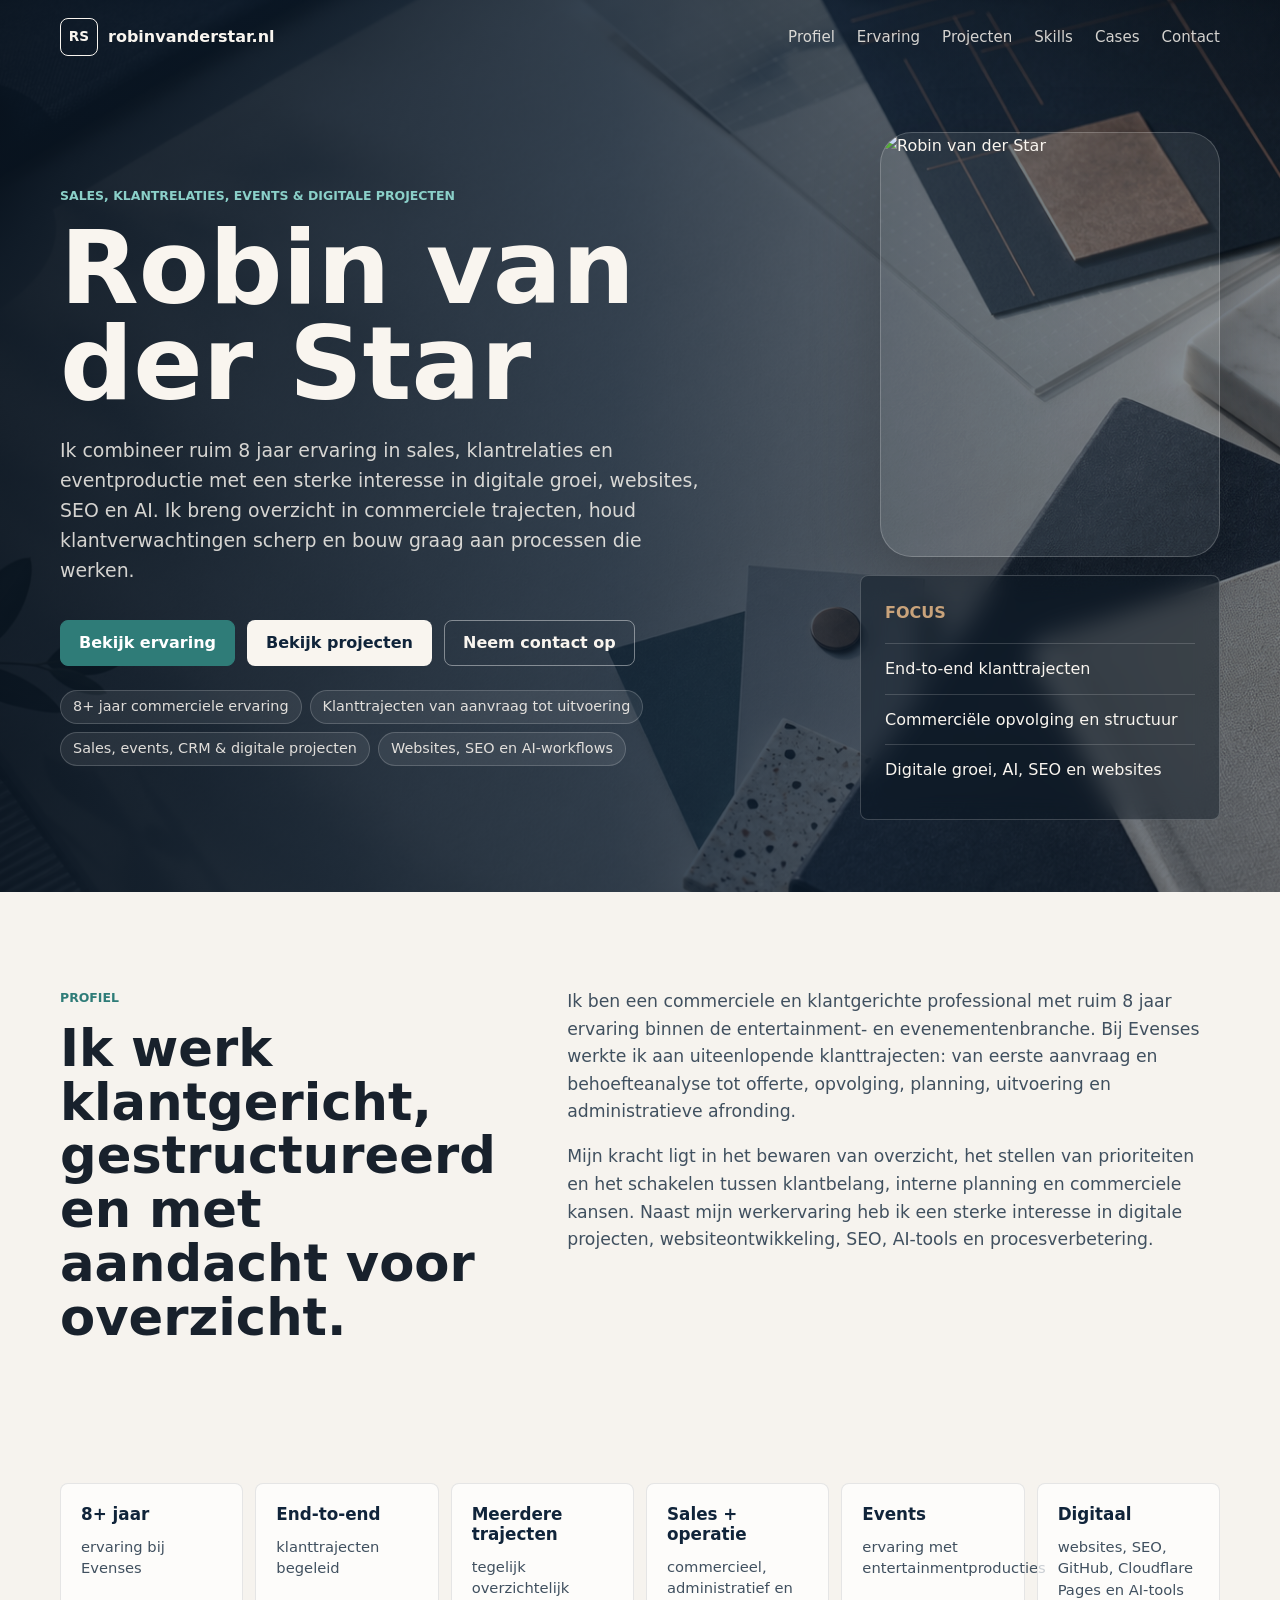
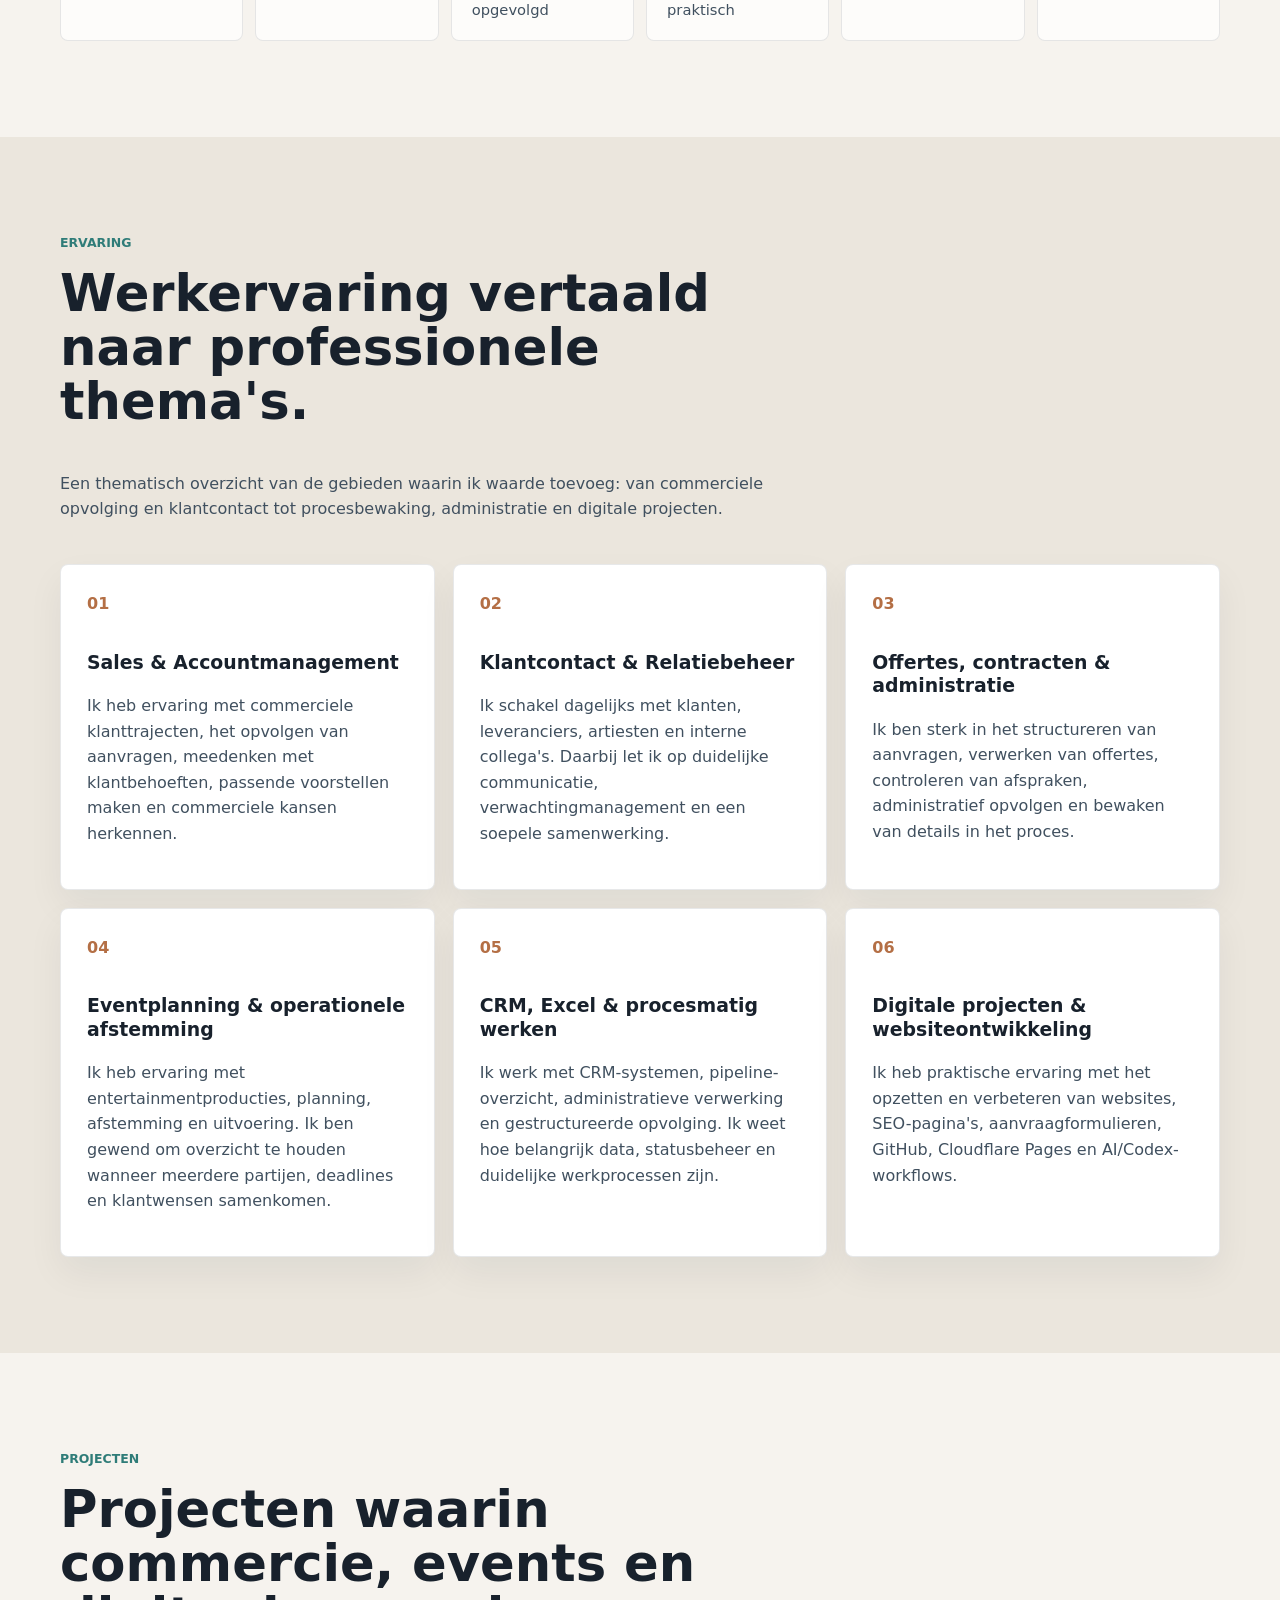
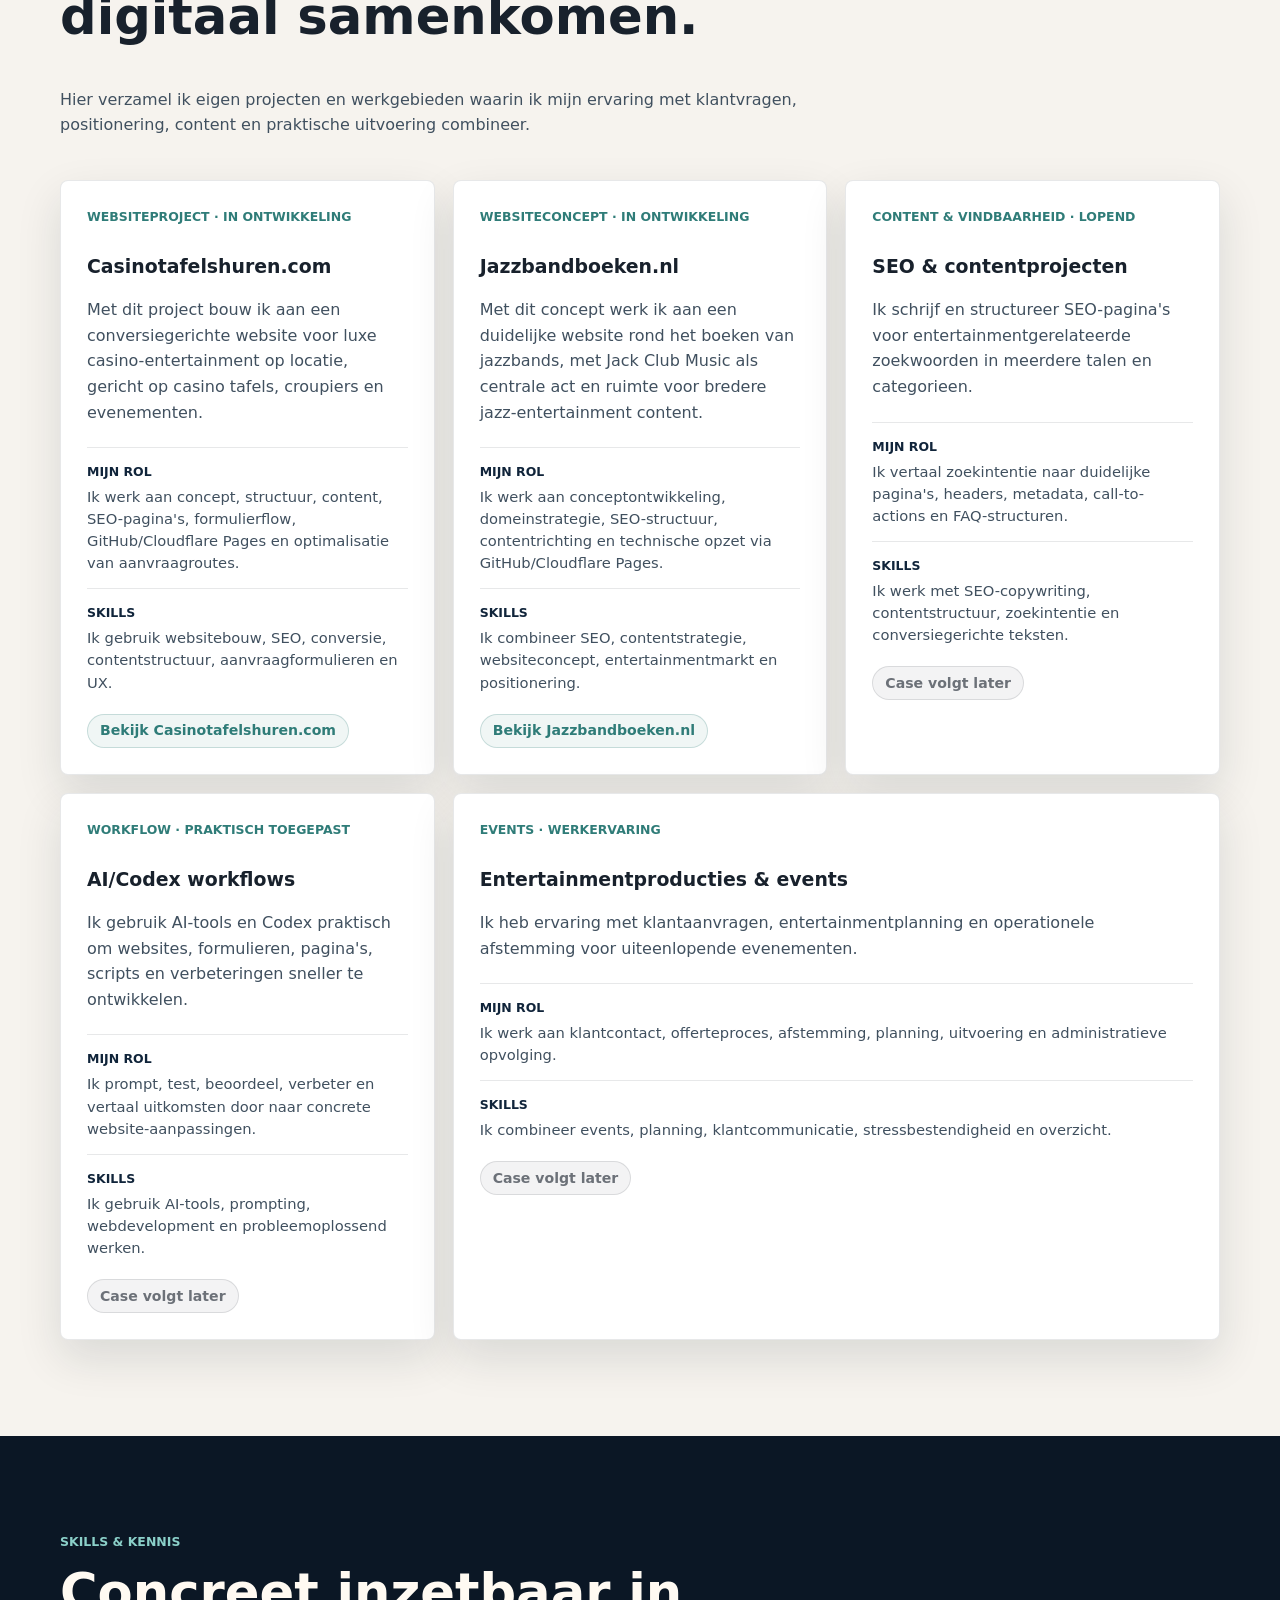
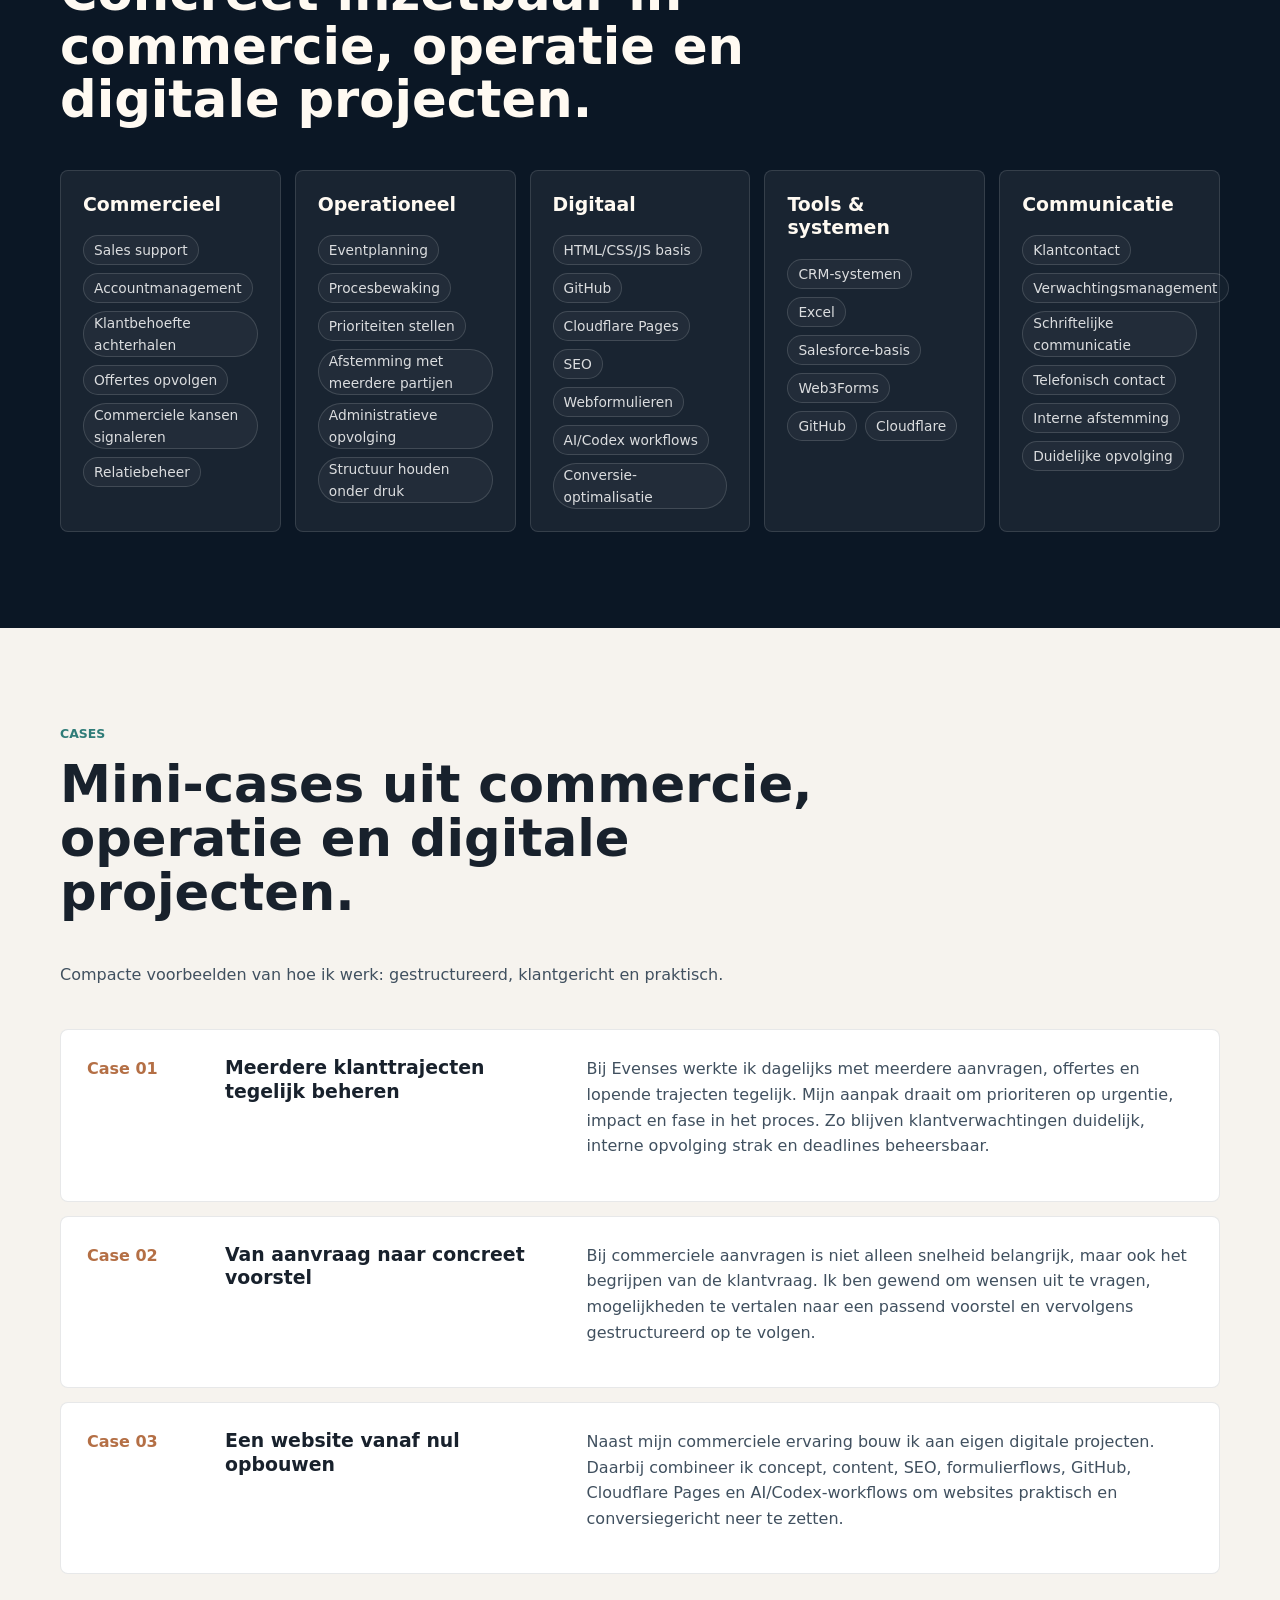
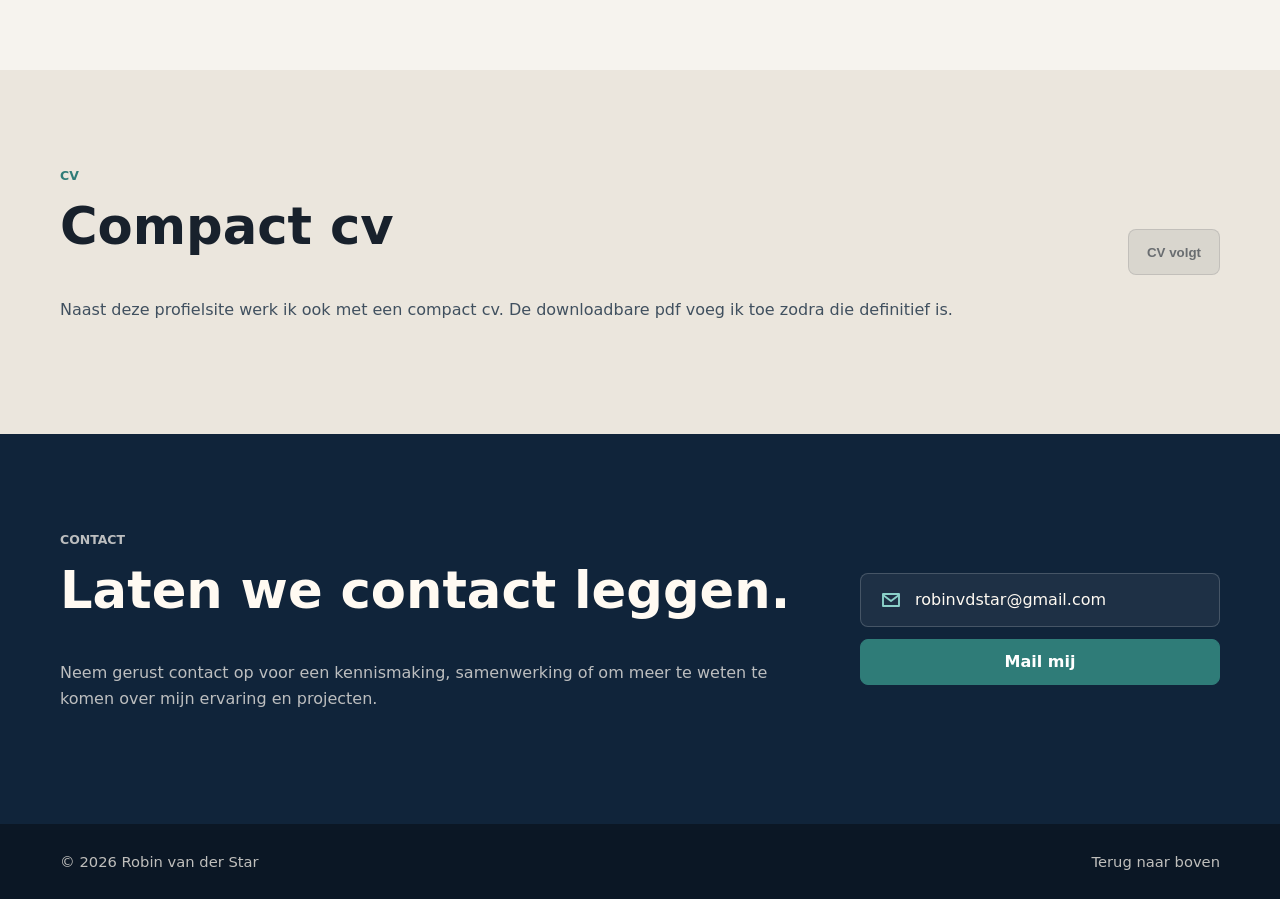
==== commit 4dfe3abd: "Add hero photo and rewrite content in first person" ====
--- a/index.html
+++ b/index.html
@@ -70,13 +70,25 @@
             </div>
           </div>
 
-          <aside class="hero-panel" aria-label="Professionele focus">
-            <p class="panel-kicker">Focus</p>
-            <ul class="signal-list">
-              <li>End-to-end klanttrajecten</li>
-              <li>Commerciële opvolging en structuur</li>
-              <li>Digitale groei, AI, SEO en websites</li>
-            </ul>
+          <aside class="hero-profile" aria-label="Profielbeeld en professionele focus">
+            <figure class="hero-photo-card">
+              <img
+                class="profile-image"
+                src="assets/robin-van-der-star-profiel.jpg"
+                alt="Robin van der Star"
+                width="720"
+                height="900"
+                data-profile-image
+              >
+            </figure>
+            <div class="hero-panel" aria-label="Professionele focus">
+              <p class="panel-kicker">Focus</p>
+              <ul class="signal-list">
+                <li>End-to-end klanttrajecten</li>
+                <li>Commerciële opvolging en structuur</li>
+                <li>Digitale groei, AI, SEO en websites</li>
+              </ul>
+            </div>
           </aside>
         </div>
       </section>
@@ -84,19 +96,19 @@
       <section class="section" id="profiel">
         <div class="container split-layout">
           <div>
-            <p class="eyebrow">Over Robin</p>
-            <h2>Professioneel, klantgericht en sterk in overzicht.</h2>
+            <p class="eyebrow">Profiel</p>
+            <h2>Ik werk klantgericht, gestructureerd en met aandacht voor overzicht.</h2>
           </div>
           <div class="content-stack">
             <p>
-              Robin is een commerciele en klantgerichte professional met ruim 8 jaar ervaring binnen de entertainment-
-              en evenementenbranche. Bij Evenses werkte hij aan uiteenlopende klanttrajecten: van eerste aanvraag en
+              Ik ben een commerciele en klantgerichte professional met ruim 8 jaar ervaring binnen de entertainment-
+              en evenementenbranche. Bij Evenses werkte ik aan uiteenlopende klanttrajecten: van eerste aanvraag en
               behoefteanalyse tot offerte, opvolging, planning, uitvoering en administratieve afronding.
             </p>
             <p>
-              Zijn kracht ligt in het bewaren van overzicht, het stellen van prioriteiten en het schakelen tussen
-              klantbelang, interne planning en commerciele kansen. Naast zijn werkervaring heeft hij een sterke
-              interesse in digitale projecten, websiteontwikkeling, SEO, AI-tools en procesverbetering.
+              Mijn kracht ligt in het bewaren van overzicht, het stellen van prioriteiten en het schakelen tussen
+              klantbelang, interne planning en commerciele kansen. Naast mijn werkervaring heb ik een sterke interesse
+              in digitale projecten, websiteontwikkeling, SEO, AI-tools en procesverbetering.
             </p>
           </div>
         </div>
@@ -122,7 +134,7 @@
           </article>
           <article class="proof-item">
             <strong>Events</strong>
-            <span>betrokken bij entertainmentproducties</span>
+            <span>ervaring met entertainmentproducties</span>
           </article>
           <article class="proof-item">
             <strong>Digitaal</strong>
@@ -147,48 +159,48 @@
               <span class="theme-index">01</span>
               <h3>Sales & Accountmanagement</h3>
               <p>
-                Ervaring met commerciele klanttrajecten, opvolging van aanvragen, meedenken met klantbehoeften, het
-                opstellen van passende voorstellen en het herkennen van commerciele kansen.
+                Ik heb ervaring met commerciele klanttrajecten, het opvolgen van aanvragen, meedenken met
+                klantbehoeften, passende voorstellen maken en commerciele kansen herkennen.
               </p>
             </article>
             <article class="theme-card">
               <span class="theme-index">02</span>
               <h3>Klantcontact & Relatiebeheer</h3>
               <p>
-                Dagelijks contact met klanten, leveranciers, artiesten en interne collega's. Gericht op duidelijke
-                communicatie, verwachtingmanagement en een soepele samenwerking.
+                Ik schakel dagelijks met klanten, leveranciers, artiesten en interne collega's. Daarbij let ik op
+                duidelijke communicatie, verwachtingmanagement en een soepele samenwerking.
               </p>
             </article>
             <article class="theme-card">
               <span class="theme-index">03</span>
               <h3>Offertes, contracten & administratie</h3>
               <p>
-                Sterk in het structureren van aanvragen, verwerken van offertes, controleren van afspraken,
-                administratieve opvolging en het bewaken van details in het proces.
+                Ik ben sterk in het structureren van aanvragen, verwerken van offertes, controleren van afspraken,
+                administratief opvolgen en bewaken van details in het proces.
               </p>
             </article>
             <article class="theme-card">
               <span class="theme-index">04</span>
               <h3>Eventplanning & operationele afstemming</h3>
               <p>
-                Ervaring met entertainmentproducties, planning, afstemming en uitvoering. Gewend om overzicht te houden
-                wanneer meerdere partijen, deadlines en klantwensen samenkomen.
+                Ik heb ervaring met entertainmentproducties, planning, afstemming en uitvoering. Ik ben gewend om
+                overzicht te houden wanneer meerdere partijen, deadlines en klantwensen samenkomen.
               </p>
             </article>
             <article class="theme-card">
               <span class="theme-index">05</span>
               <h3>CRM, Excel & procesmatig werken</h3>
               <p>
-                Ervaring met CRM-systemen, pipeline-overzicht, administratieve verwerking en gestructureerde opvolging.
-                Bekend met het belang van data, statusbeheer en duidelijke werkprocessen.
+                Ik werk met CRM-systemen, pipeline-overzicht, administratieve verwerking en gestructureerde opvolging.
+                Ik weet hoe belangrijk data, statusbeheer en duidelijke werkprocessen zijn.
               </p>
             </article>
             <article class="theme-card">
               <span class="theme-index">06</span>
               <h3>Digitale projecten & websiteontwikkeling</h3>
               <p>
-                Praktische ervaring met het opzetten en verbeteren van websites, SEO-pagina's, aanvraagformulieren,
-                GitHub, Cloudflare Pages en AI/Codex-workflows.
+                Ik heb praktische ervaring met het opzetten en verbeteren van websites, SEO-pagina's,
+                aanvraagformulieren, GitHub, Cloudflare Pages en AI/Codex-workflows.
               </p>
             </article>
           </div>
@@ -201,8 +213,8 @@
             <p class="eyebrow">Projecten</p>
             <h2>Projecten waarin commercie, events en digitaal samenkomen.</h2>
             <p>
-              Een selectie van eigen projecten en werkgebieden waarin Robin zijn ervaring met klantvragen,
-              positionering, content en praktische uitvoering combineert.
+              Hier verzamel ik eigen projecten en werkgebieden waarin ik mijn ervaring met klantvragen, positionering,
+              content en praktische uitvoering combineer.
             </p>
           </div>
 
@@ -211,66 +223,70 @@
               <div class="card-meta">Websiteproject · In ontwikkeling</div>
               <h3>Casinotafelshuren.com</h3>
               <p>
-                Een conversiegerichte website voor luxe casino-entertainment op locatie, gericht op casino tafels,
-                croupiers en evenementen.
+                Met dit project bouw ik aan een conversiegerichte website voor luxe casino-entertainment op locatie,
+                gericht op casino tafels, croupiers en evenementen.
               </p>
               <dl class="project-details">
-                <div><dt>Mijn rol</dt><dd>Concept, structuur, content, SEO-pagina's, formulierflow, GitHub/Cloudflare Pages en optimalisatie van aanvraagroutes.</dd></div>
-                <div><dt>Skills</dt><dd>Websitebouw, SEO, conversie, contentstructuur, aanvraagformulieren, UX.</dd></div>
+                <div><dt>Mijn rol</dt><dd>Ik werk aan concept, structuur, content, SEO-pagina's, formulierflow, GitHub/Cloudflare Pages en optimalisatie van aanvraagroutes.</dd></div>
+                <div><dt>Skills</dt><dd>Ik gebruik websitebouw, SEO, conversie, contentstructuur, aanvraagformulieren en UX.</dd></div>
               </dl>
-              <span class="project-action">Meer over dit project</span>
+              <a class="project-action" href="https://casinotafelshuren.com/" target="_blank" rel="noreferrer">
+                Bekijk Casinotafelshuren.com
+              </a>
             </article>
             <article class="project-card">
               <div class="card-meta">Websiteconcept · In ontwikkeling</div>
               <h3>Jazzbandboeken.nl</h3>
               <p>
-                Een websiteconcept rond het boeken van jazzbands, met Jack Club Music als centrale act en ruimte voor
-                bredere jazz-entertainment content.
+                Met dit concept werk ik aan een duidelijke website rond het boeken van jazzbands, met Jack Club Music
+                als centrale act en ruimte voor bredere jazz-entertainment content.
               </p>
               <dl class="project-details">
-                <div><dt>Mijn rol</dt><dd>Conceptontwikkeling, domeinstrategie, SEO-structuur, contentrichting en technische opzet via GitHub/Cloudflare Pages.</dd></div>
-                <div><dt>Skills</dt><dd>SEO, contentstrategie, websiteconcept, entertainmentmarkt, positionering.</dd></div>
+                <div><dt>Mijn rol</dt><dd>Ik werk aan conceptontwikkeling, domeinstrategie, SEO-structuur, contentrichting en technische opzet via GitHub/Cloudflare Pages.</dd></div>
+                <div><dt>Skills</dt><dd>Ik combineer SEO, contentstrategie, websiteconcept, entertainmentmarkt en positionering.</dd></div>
               </dl>
-              <span class="project-action">Meer over dit project</span>
+              <a class="project-action" href="https://jazzbandboeken.nl/" target="_blank" rel="noreferrer">
+                Bekijk Jazzbandboeken.nl
+              </a>
             </article>
             <article class="project-card">
               <div class="card-meta">Content & vindbaarheid · Lopend</div>
               <h3>SEO & contentprojecten</h3>
               <p>
-                Ervaring met het schrijven en structureren van SEO-pagina's voor entertainmentgerelateerde zoekwoorden
-                in meerdere talen en categorieen.
+                Ik schrijf en structureer SEO-pagina's voor entertainmentgerelateerde zoekwoorden in meerdere talen en
+                categorieen.
               </p>
               <dl class="project-details">
-                <div><dt>Mijn rol</dt><dd>Zoekintentie vertalen naar duidelijke pagina's, headers, metadata, call-to-actions en FAQ-structuren.</dd></div>
-                <div><dt>Skills</dt><dd>SEO-copywriting, contentstructuur, zoekintentie, conversiegerichte teksten.</dd></div>
+                <div><dt>Mijn rol</dt><dd>Ik vertaal zoekintentie naar duidelijke pagina's, headers, metadata, call-to-actions en FAQ-structuren.</dd></div>
+                <div><dt>Skills</dt><dd>Ik werk met SEO-copywriting, contentstructuur, zoekintentie en conversiegerichte teksten.</dd></div>
               </dl>
-              <span class="project-action">Meer over dit project</span>
+              <span class="project-status">Case volgt later</span>
             </article>
             <article class="project-card">
               <div class="card-meta">Workflow · Praktisch toegepast</div>
               <h3>AI/Codex workflows</h3>
               <p>
-                Praktische toepassing van AI-tools en Codex om websites, formulieren, pagina's, scripts en
-                verbeteringen sneller te ontwikkelen.
+                Ik gebruik AI-tools en Codex praktisch om websites, formulieren, pagina's, scripts en verbeteringen
+                sneller te ontwikkelen.
               </p>
               <dl class="project-details">
-                <div><dt>Mijn rol</dt><dd>Prompting, testen, beoordelen, verbeteren en doorvertalen naar concrete website-aanpassingen.</dd></div>
-                <div><dt>Skills</dt><dd>AI-tools, prompting, webdevelopment, probleemoplossend werken.</dd></div>
+                <div><dt>Mijn rol</dt><dd>Ik prompt, test, beoordeel, verbeter en vertaal uitkomsten door naar concrete website-aanpassingen.</dd></div>
+                <div><dt>Skills</dt><dd>Ik gebruik AI-tools, prompting, webdevelopment en probleemoplossend werken.</dd></div>
               </dl>
-              <span class="project-action">Meer over dit project</span>
+              <span class="project-status">Case volgt later</span>
             </article>
             <article class="project-card project-card-wide">
               <div class="card-meta">Events · Werkervaring</div>
               <h3>Entertainmentproducties & events</h3>
               <p>
-                Ervaring met klantaanvragen, entertainmentplanning en operationele afstemming voor uiteenlopende
+                Ik heb ervaring met klantaanvragen, entertainmentplanning en operationele afstemming voor uiteenlopende
                 evenementen.
               </p>
               <dl class="project-details">
-                <div><dt>Mijn rol</dt><dd>Klantcontact, offerteproces, afstemming, planning, uitvoering en administratieve opvolging.</dd></div>
-                <div><dt>Skills</dt><dd>Events, planning, klantcommunicatie, stressbestendigheid, overzicht.</dd></div>
+                <div><dt>Mijn rol</dt><dd>Ik werk aan klantcontact, offerteproces, afstemming, planning, uitvoering en administratieve opvolging.</dd></div>
+                <div><dt>Skills</dt><dd>Ik combineer events, planning, klantcommunicatie, stressbestendigheid en overzicht.</dd></div>
               </dl>
-              <span class="project-action">Meer over dit project</span>
+              <span class="project-status">Case volgt later</span>
             </article>
           </div>
         </div>
@@ -349,7 +365,7 @@
           <div class="section-heading">
             <p class="eyebrow">Cases</p>
             <h2>Mini-cases uit commercie, operatie en digitale projecten.</h2>
-            <p>Compacte voorbeelden van hoe Robin werkt: gestructureerd, klantgericht en praktisch.</p>
+            <p>Compacte voorbeelden van hoe ik werk: gestructureerd, klantgericht en praktisch.</p>
           </div>
 
           <div class="case-list">
@@ -357,7 +373,7 @@
               <span>Case 01</span>
               <h3>Meerdere klanttrajecten tegelijk beheren</h3>
               <p>
-                Bij Evenses werkte Robin dagelijks met meerdere aanvragen, offertes en lopende trajecten tegelijk. Zijn
+                Bij Evenses werkte ik dagelijks met meerdere aanvragen, offertes en lopende trajecten tegelijk. Mijn
                 aanpak draait om prioriteren op urgentie, impact en fase in het proces. Zo blijven klantverwachtingen
                 duidelijk, interne opvolging strak en deadlines beheersbaar.
               </p>
@@ -367,17 +383,17 @@
               <h3>Van aanvraag naar concreet voorstel</h3>
               <p>
                 Bij commerciele aanvragen is niet alleen snelheid belangrijk, maar ook het begrijpen van de klantvraag.
-                Robin is gewend om wensen uit te vragen, mogelijkheden te vertalen naar een passend voorstel en
-                vervolgens gestructureerd op te volgen.
+                Ik ben gewend om wensen uit te vragen, mogelijkheden te vertalen naar een passend voorstel en vervolgens
+                gestructureerd op te volgen.
               </p>
             </article>
             <article class="case-item">
               <span>Case 03</span>
               <h3>Een website vanaf nul opbouwen</h3>
               <p>
-                Naast zijn commerciele ervaring bouwt Robin aan eigen digitale projecten. Daarbij combineert hij
-                concept, content, SEO, formulierflows, GitHub, Cloudflare Pages en AI/Codex-workflows om websites
-                praktisch en conversiegericht neer te zetten.
+                Naast mijn commerciele ervaring bouw ik aan eigen digitale projecten. Daarbij combineer ik concept,
+                content, SEO, formulierflows, GitHub, Cloudflare Pages en AI/Codex-workflows om websites praktisch en
+                conversiegericht neer te zetten.
               </p>
             </article>
           </div>
@@ -390,8 +406,8 @@
             <p class="eyebrow">CV</p>
             <h2>Compact cv</h2>
             <p>
-              Naast deze profielsite is er ook een compact cv beschikbaar. Deze wordt later toegevoegd als
-              downloadbare pdf.
+              Naast deze profielsite werk ik ook met een compact cv. De downloadbare pdf voeg ik toe zodra die
+              definitief is.
             </p>
           </div>
           <!-- Voeg hier pas een echte downloadknop toe wanneer het cv-bestand beschikbaar is. -->
@@ -410,10 +426,6 @@
             </p>
           </div>
           <div class="contact-actions">
-            <div class="contact-link contact-link-muted">
-              <span class="contact-icon" aria-hidden="true">in</span>
-              <span>LinkedIn-profiel toevoegen</span>
-            </div>
             <a class="contact-link" href="mailto:robinvdstar@gmail.com">
               <svg class="contact-icon" aria-hidden="true" viewBox="0 0 24 24">
                 <path d="M4 6h16v12H4z"></path>
@@ -421,7 +433,7 @@
               </svg>
               <span>robinvdstar@gmail.com</span>
             </a>
-            <a class="button button-primary" href="mailto:robinvdstar@gmail.com">Neem contact op</a>
+            <a class="button button-primary" href="mailto:robinvdstar@gmail.com">Mail mij</a>
           </div>
         </div>
       </section>
--- a/style.css
+++ b/style.css
@@ -155,9 +155,9 @@
   position: relative;
   z-index: 1;
   display: grid;
-  grid-template-columns: minmax(0, 1fr) 320px;
+  grid-template-columns: minmax(0, 1fr) minmax(280px, 360px);
   gap: 56px;
-  align-items: end;
+  align-items: center;
 }
 
 .hero-copy {
@@ -273,6 +273,39 @@
   transform: none;
 }
 
+.hero-profile {
+  display: grid;
+  gap: 18px;
+  align-self: end;
+}
+
+.hero-photo-card {
+  position: relative;
+  width: min(100%, 340px);
+  margin: 0;
+  justify-self: end;
+  overflow: hidden;
+  border: 1px solid rgba(255, 255, 255, 0.2);
+  border-radius: 32px;
+  background: rgba(249, 245, 239, 0.08);
+  box-shadow: 0 26px 70px rgba(0, 0, 0, 0.24);
+}
+
+.hero-photo-card::before {
+  content: "";
+  display: block;
+  aspect-ratio: 4 / 5;
+}
+
+.profile-image {
+  position: absolute;
+  inset: 0;
+  display: block;
+  width: 100%;
+  height: 100%;
+  object-fit: cover;
+}
+
 .hero-panel {
   padding: 24px;
   border: 1px solid rgba(255, 255, 255, 0.2);
@@ -435,7 +468,8 @@
   line-height: 1.5;
 }
 
-.project-action {
+.project-action,
+.project-status {
   display: inline-flex;
   min-height: 34px;
   align-items: center;
@@ -447,6 +481,17 @@
   background: rgba(47, 124, 120, 0.07);
   font-size: 0.88rem;
   font-weight: 750;
+}
+
+.project-action:hover {
+  border-color: rgba(47, 124, 120, 0.38);
+  background: rgba(47, 124, 120, 0.12);
+}
+
+.project-status {
+  color: rgba(24, 33, 44, 0.62);
+  border-color: rgba(24, 33, 44, 0.12);
+  background: rgba(24, 33, 44, 0.05);
 }
 
 .section-dark {
@@ -604,6 +649,14 @@
 
   .hero-panel {
     max-width: 460px;
+  }
+
+  .hero-profile {
+    max-width: 460px;
+  }
+
+  .hero-photo-card {
+    justify-self: start;
   }
 
   .theme-grid,
@@ -673,6 +726,21 @@
     gap: 36px;
   }
 
+  .hero-profile {
+    justify-items: center;
+    max-width: none;
+  }
+
+  .hero-photo-card {
+    width: min(100%, 300px);
+    justify-self: center;
+    border-radius: 24px;
+  }
+
+  .hero-profile .hero-panel {
+    width: min(100%, 360px);
+  }
+
   h1 {
     font-size: 3.4rem;
   }
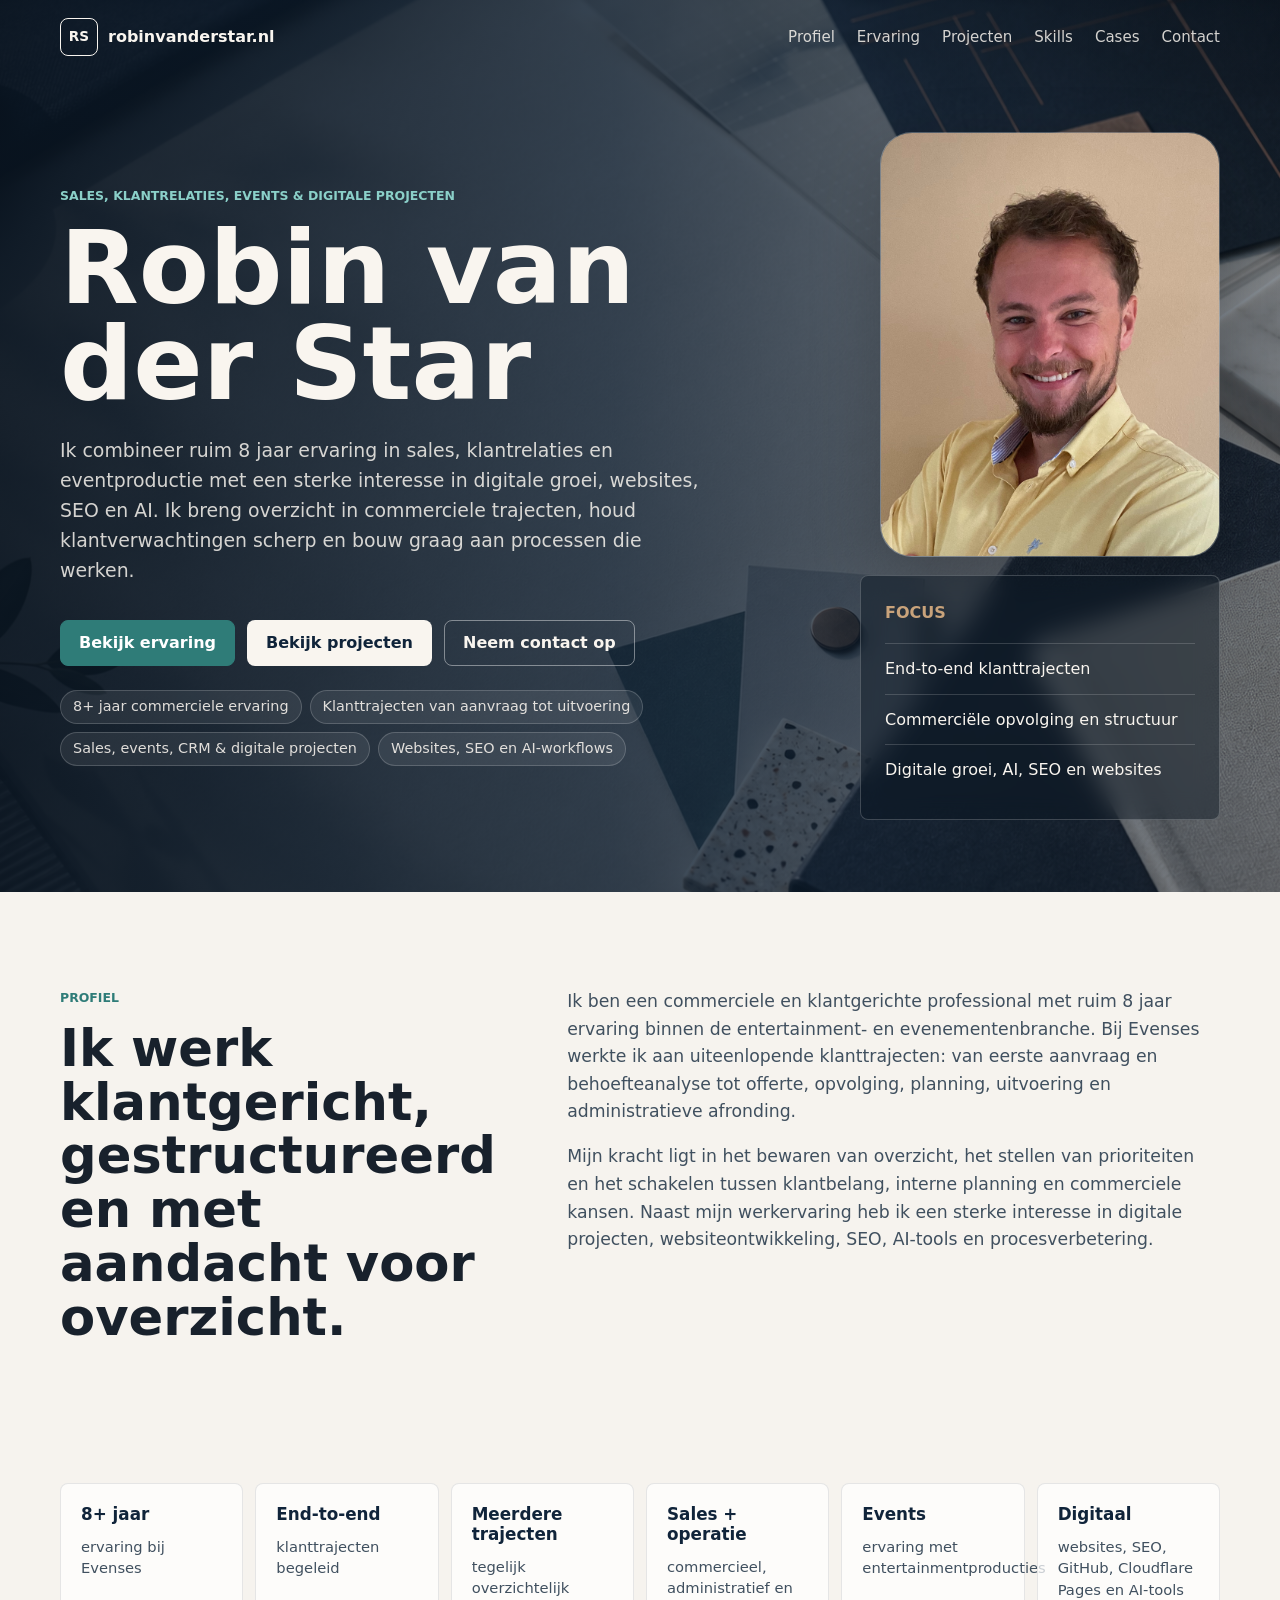
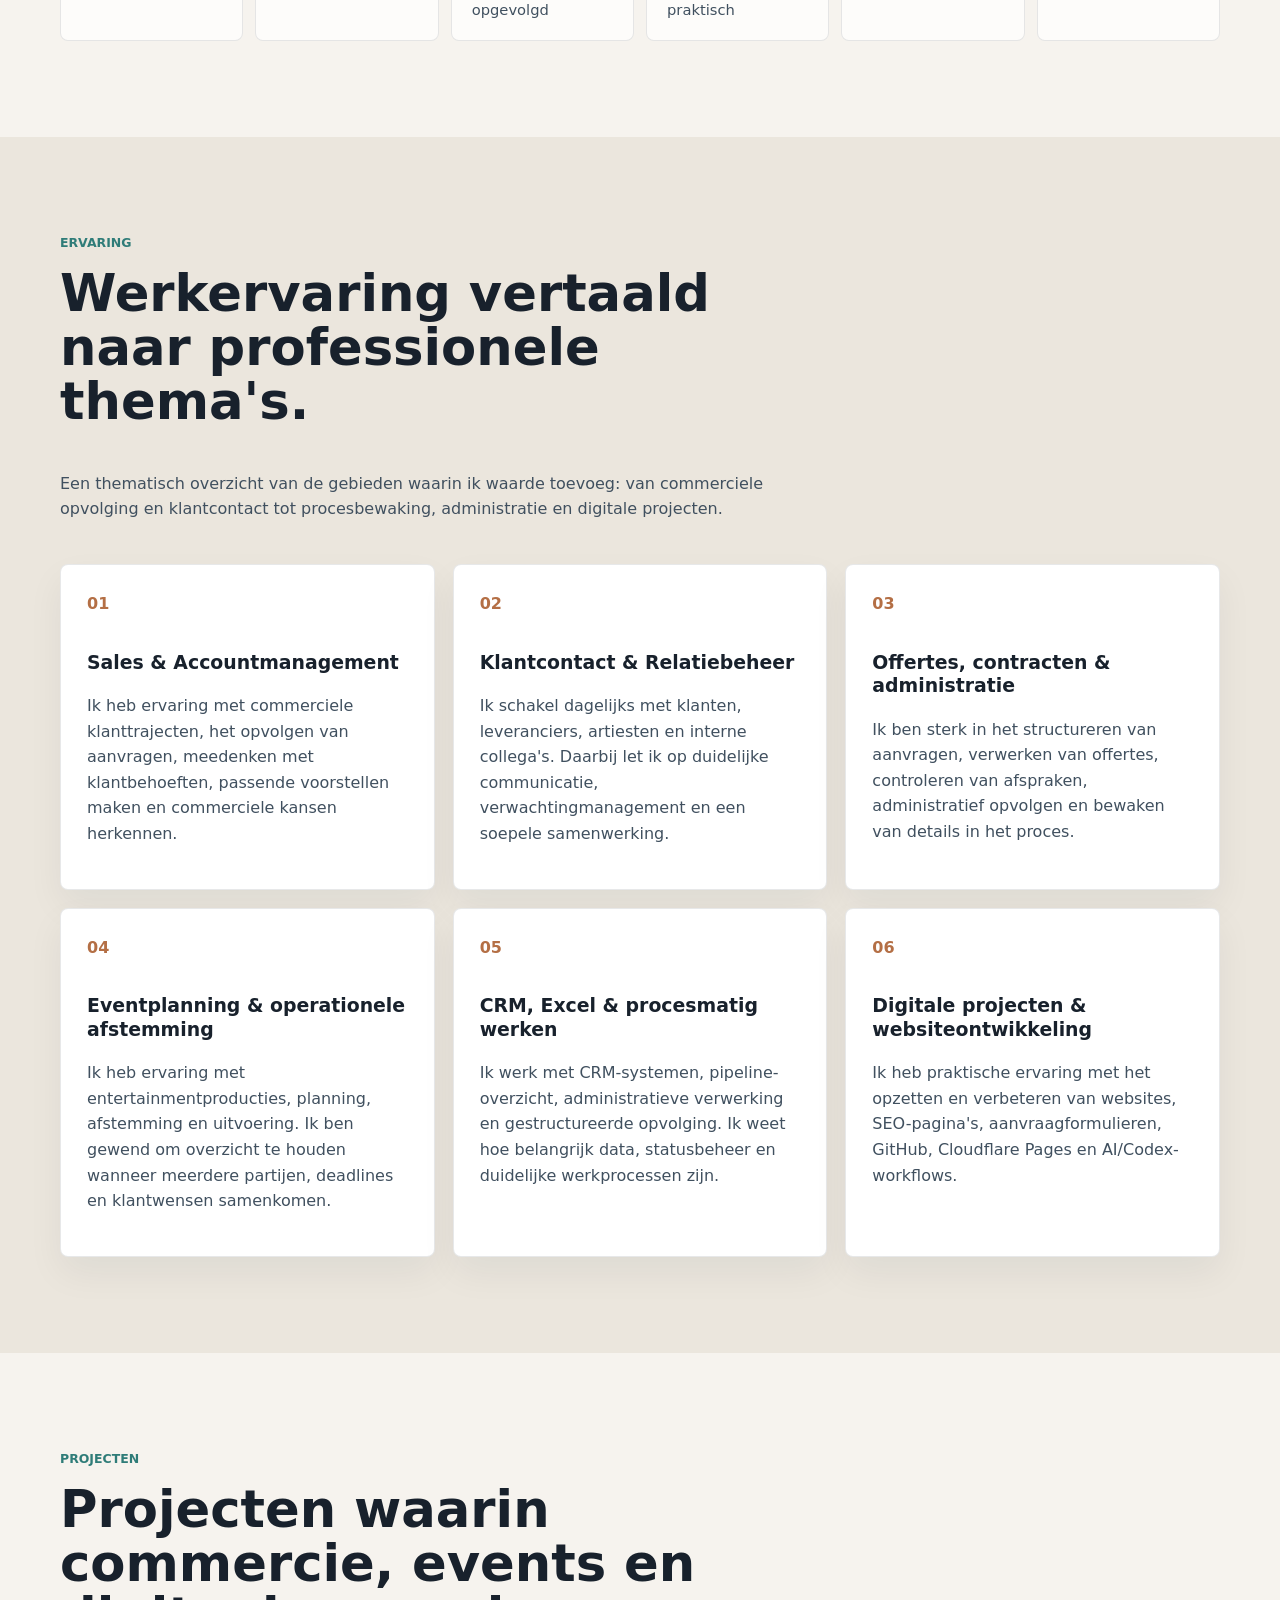
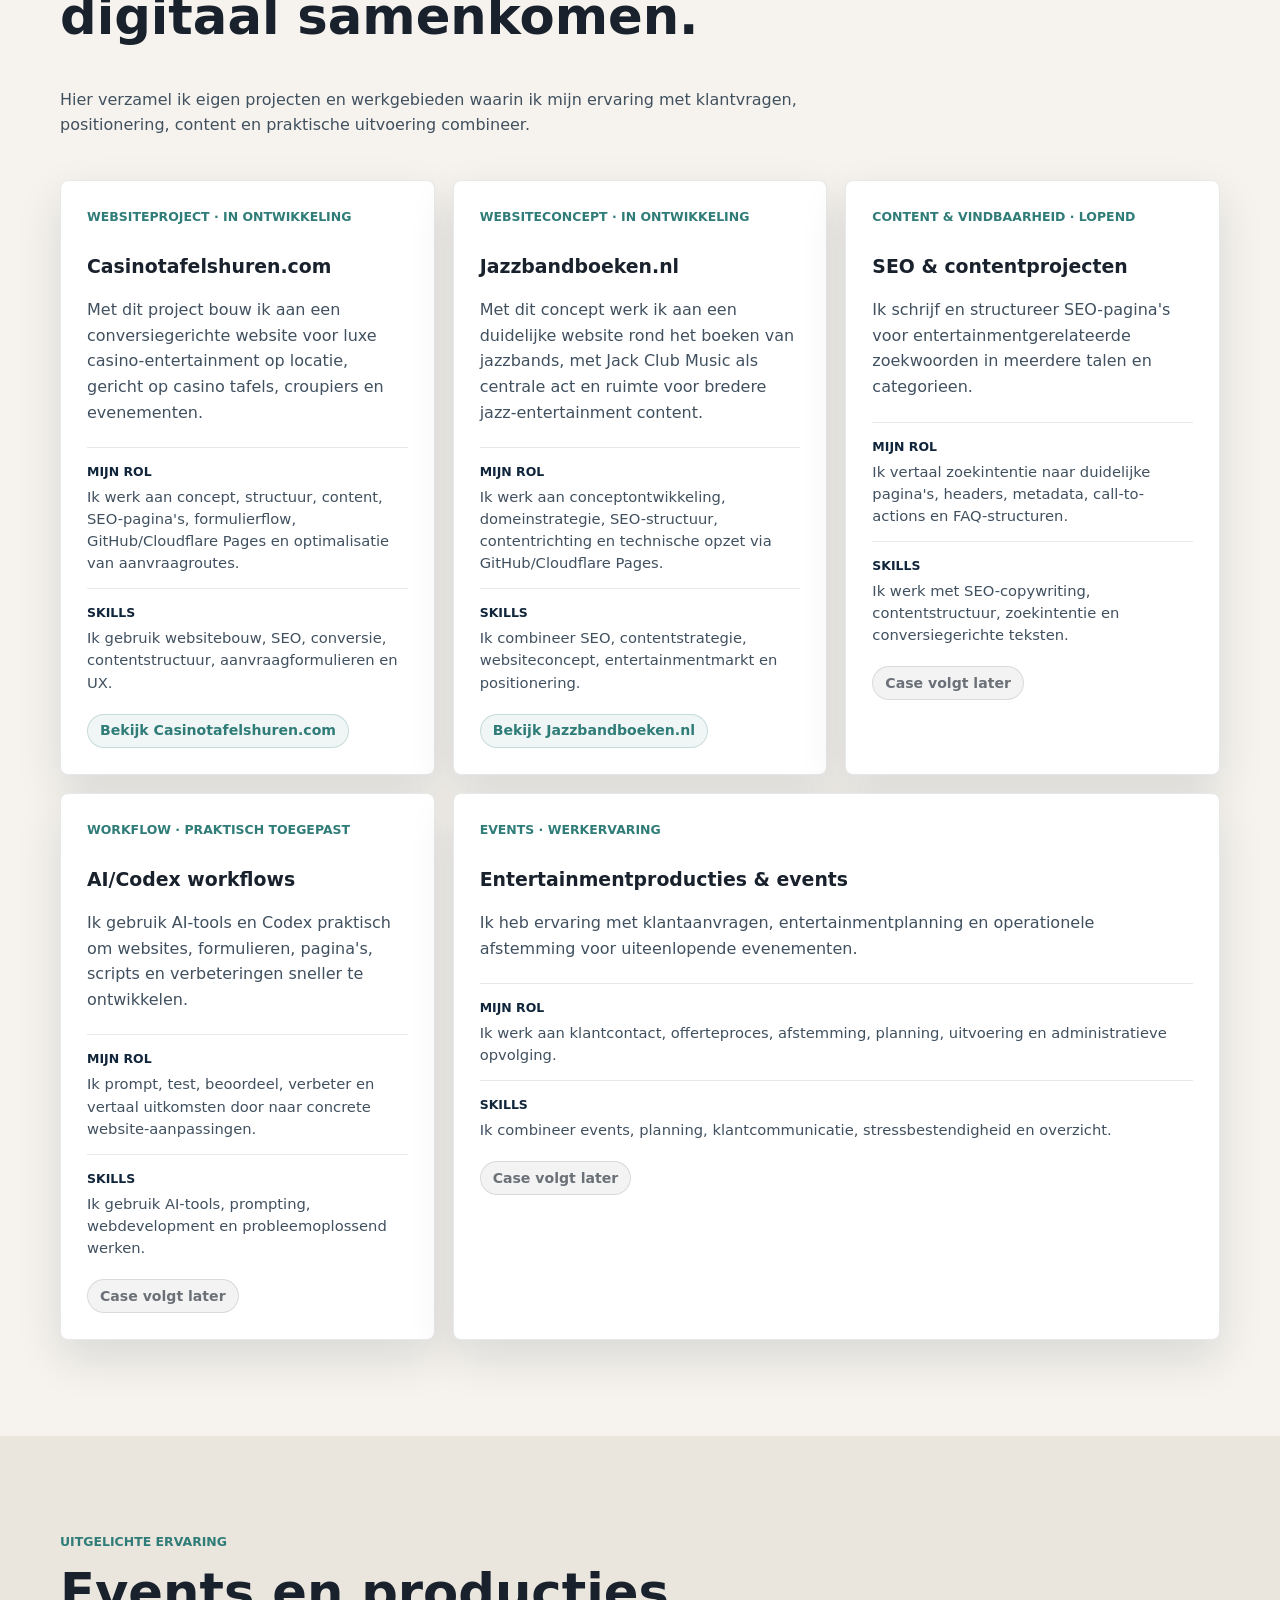
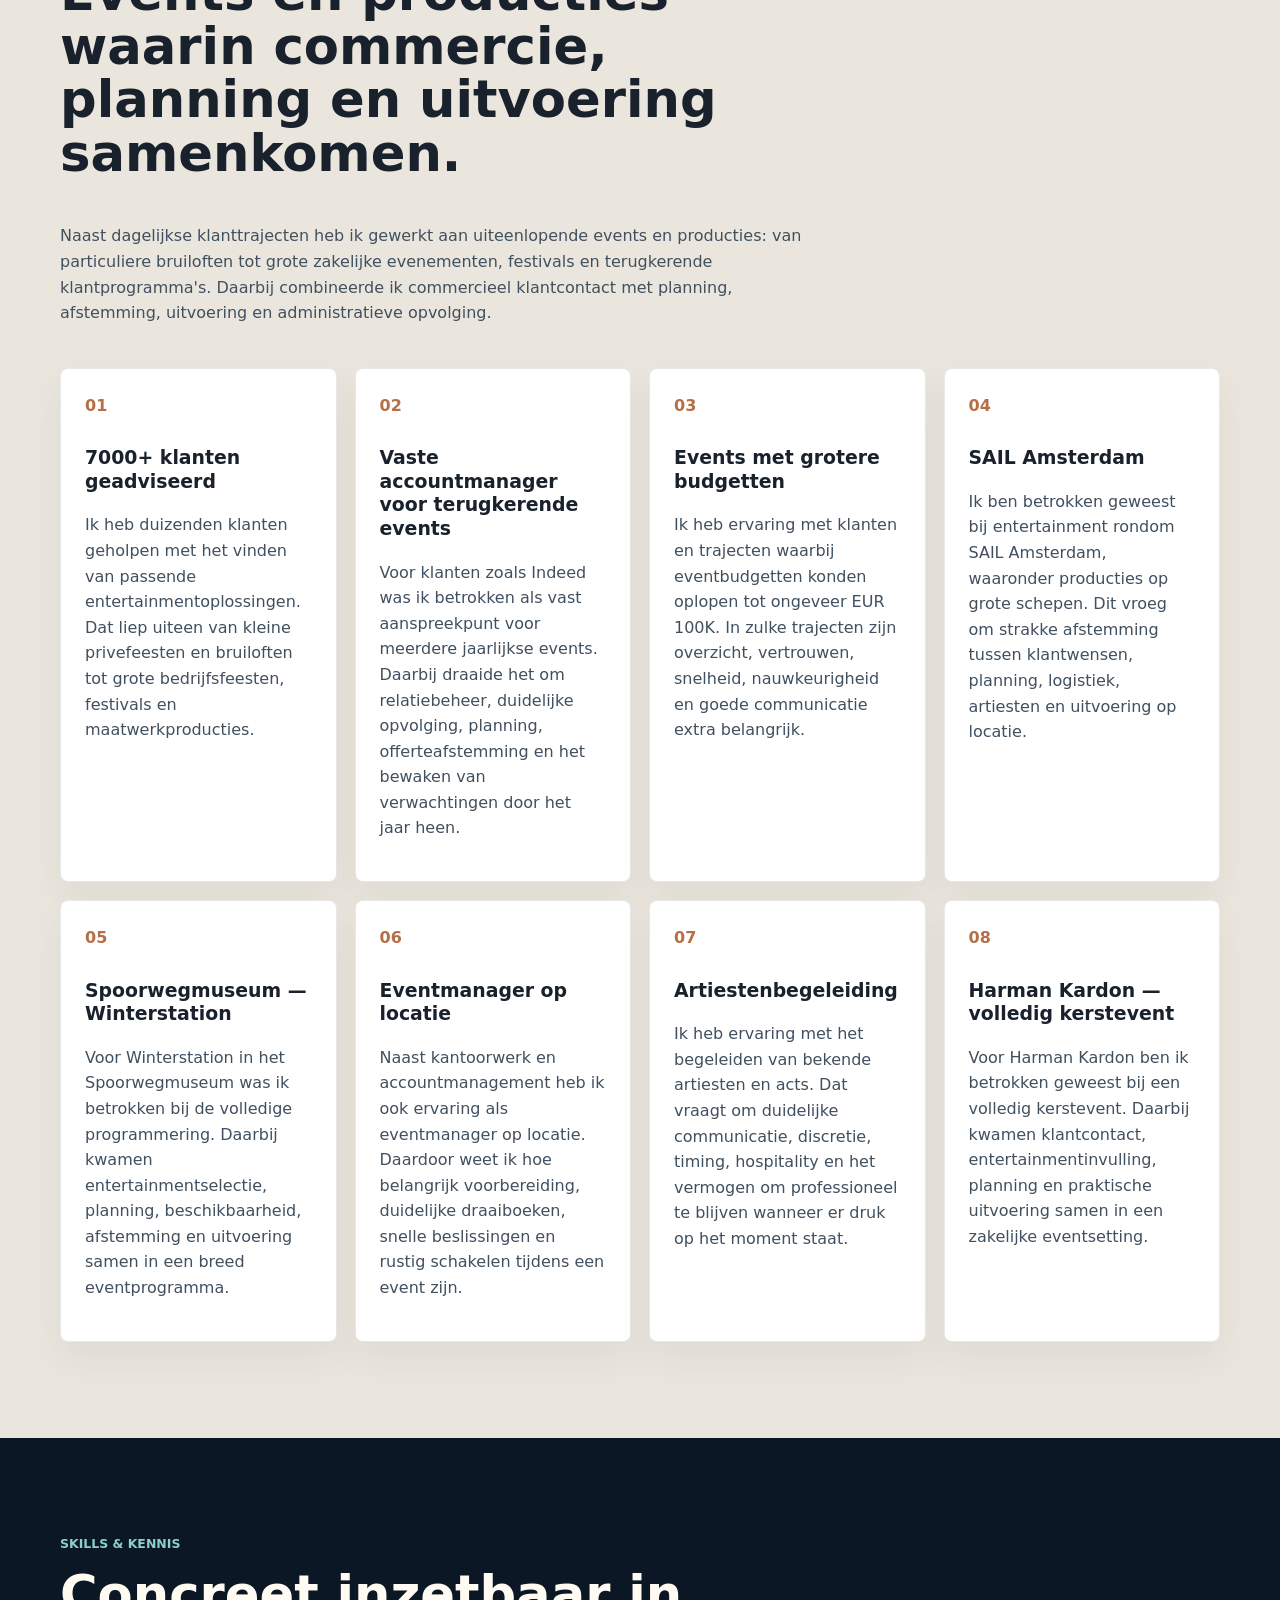
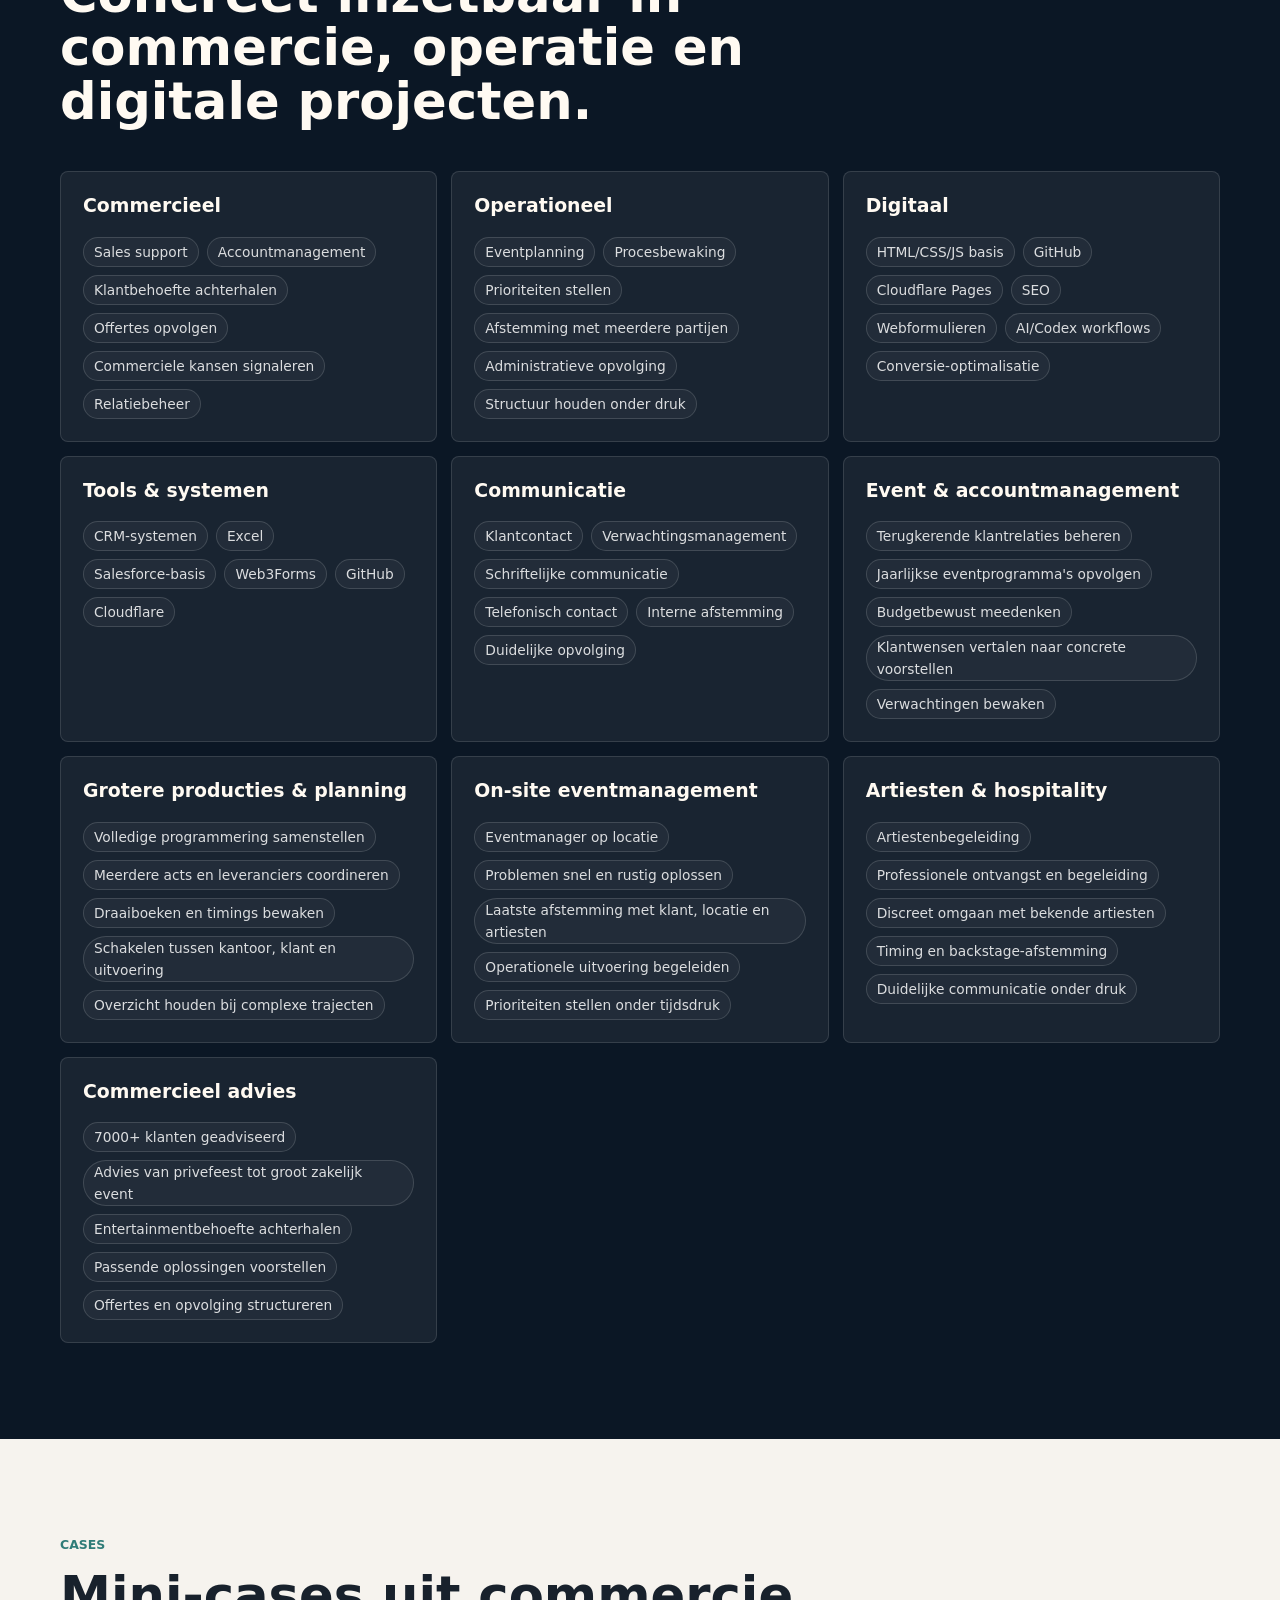
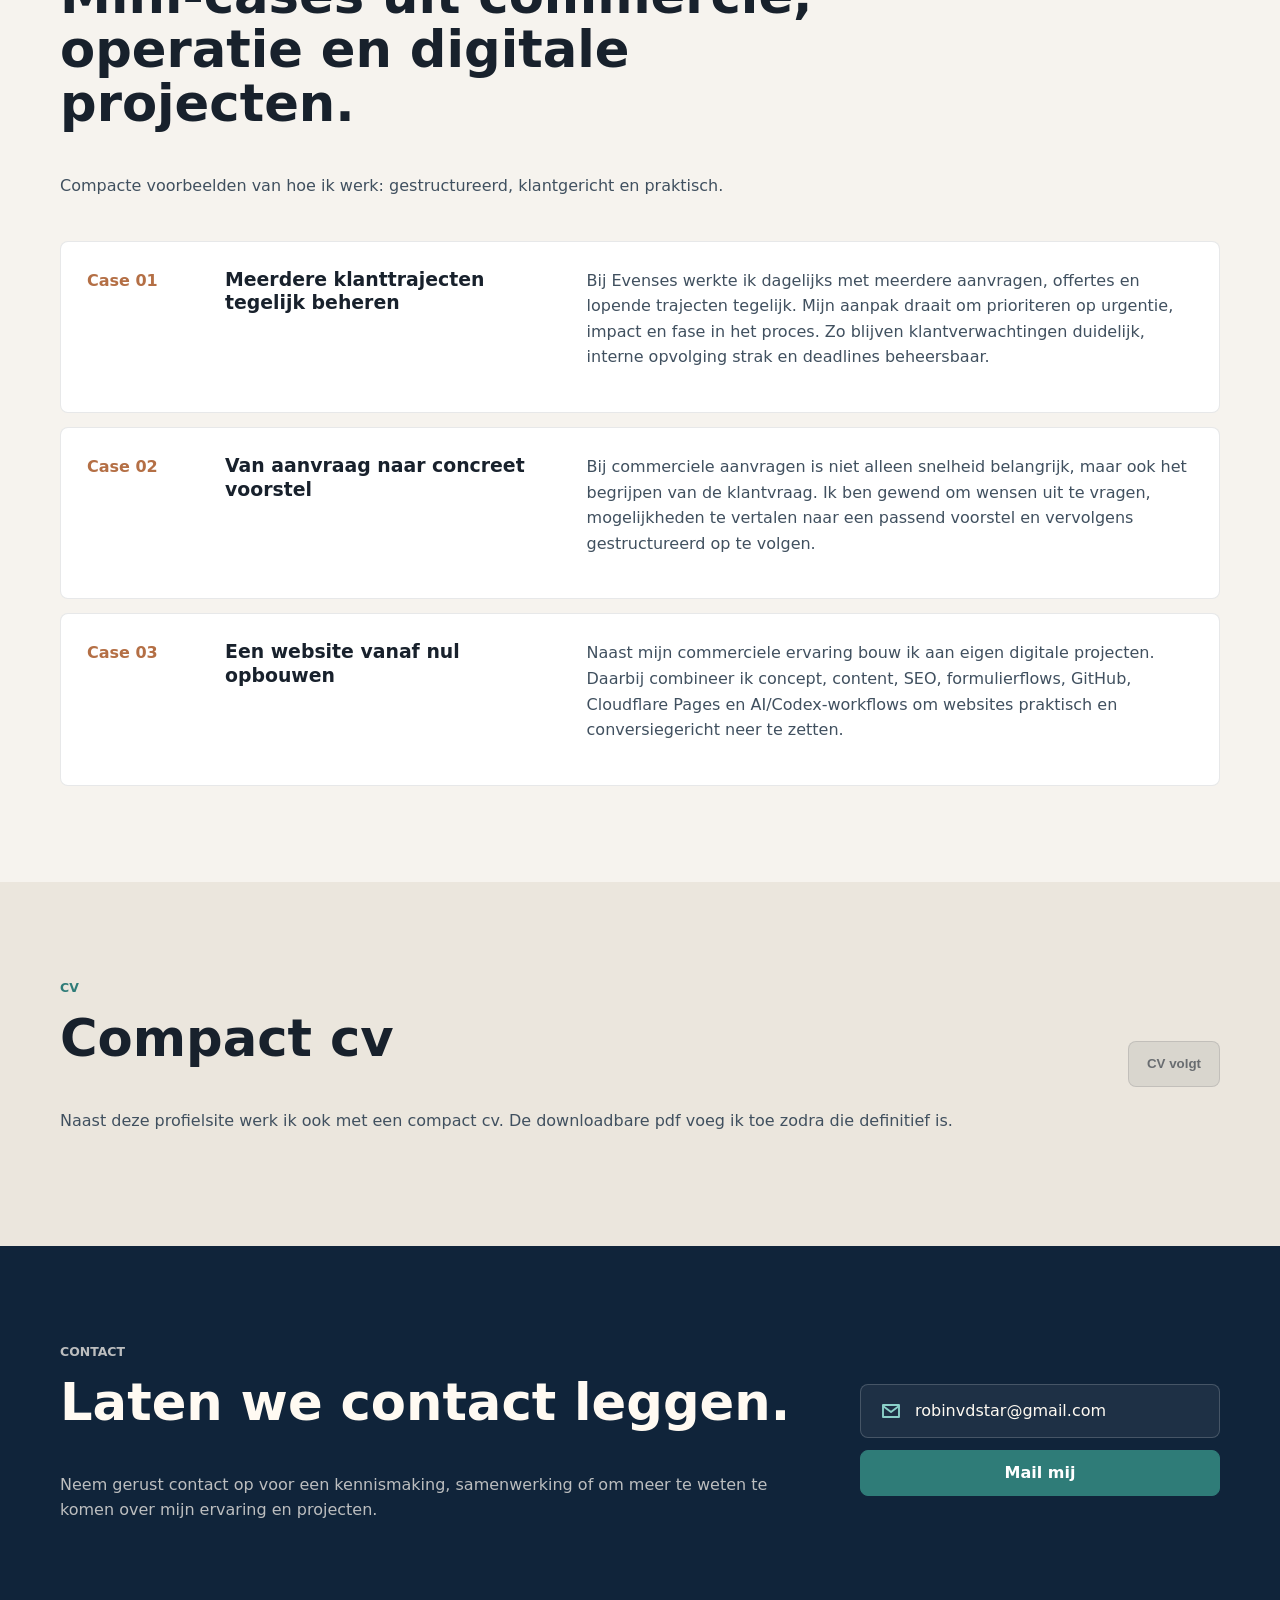
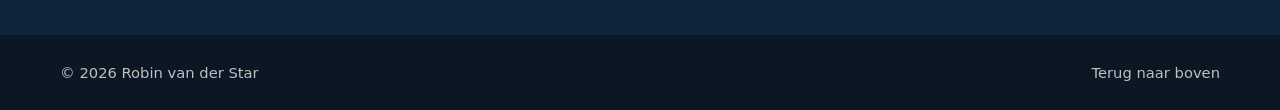
==== commit a9881a97: "Add highlighted event experience and expanded skills" ====
--- a/index.html
+++ b/index.html
@@ -292,6 +292,93 @@
         </div>
       </section>
 
+      <section class="section section-muted" id="uitgelichte-ervaring">
+        <div class="container">
+          <div class="section-heading">
+            <p class="eyebrow">Uitgelichte ervaring</p>
+            <h2>Events en producties waarin commercie, planning en uitvoering samenkomen.</h2>
+            <p>
+              Naast dagelijkse klanttrajecten heb ik gewerkt aan uiteenlopende events en producties: van particuliere
+              bruiloften tot grote zakelijke evenementen, festivals en terugkerende klantprogramma's. Daarbij
+              combineerde ik commercieel klantcontact met planning, afstemming, uitvoering en administratieve opvolging.
+            </p>
+          </div>
+
+          <div class="experience-grid">
+            <article class="experience-card">
+              <span class="experience-index">01</span>
+              <h3>7000+ klanten geadviseerd</h3>
+              <p>
+                Ik heb duizenden klanten geholpen met het vinden van passende entertainmentoplossingen. Dat liep uiteen
+                van kleine privefeesten en bruiloften tot grote bedrijfsfeesten, festivals en maatwerkproducties.
+              </p>
+            </article>
+            <article class="experience-card">
+              <span class="experience-index">02</span>
+              <h3>Vaste accountmanager voor terugkerende events</h3>
+              <p>
+                Voor klanten zoals Indeed was ik betrokken als vast aanspreekpunt voor meerdere jaarlijkse events.
+                Daarbij draaide het om relatiebeheer, duidelijke opvolging, planning, offerteafstemming en het bewaken
+                van verwachtingen door het jaar heen.
+              </p>
+            </article>
+            <article class="experience-card">
+              <span class="experience-index">03</span>
+              <h3>Events met grotere budgetten</h3>
+              <p>
+                Ik heb ervaring met klanten en trajecten waarbij eventbudgetten konden oplopen tot ongeveer EUR 100K.
+                In zulke trajecten zijn overzicht, vertrouwen, snelheid, nauwkeurigheid en goede communicatie extra
+                belangrijk.
+              </p>
+            </article>
+            <article class="experience-card">
+              <span class="experience-index">04</span>
+              <h3>SAIL Amsterdam</h3>
+              <p>
+                Ik ben betrokken geweest bij entertainment rondom SAIL Amsterdam, waaronder producties op grote
+                schepen. Dit vroeg om strakke afstemming tussen klantwensen, planning, logistiek, artiesten en
+                uitvoering op locatie.
+              </p>
+            </article>
+            <article class="experience-card">
+              <span class="experience-index">05</span>
+              <h3>Spoorwegmuseum — Winterstation</h3>
+              <p>
+                Voor Winterstation in het Spoorwegmuseum was ik betrokken bij de volledige programmering. Daarbij
+                kwamen entertainmentselectie, planning, beschikbaarheid, afstemming en uitvoering samen in een breed
+                eventprogramma.
+              </p>
+            </article>
+            <article class="experience-card">
+              <span class="experience-index">06</span>
+              <h3>Eventmanager op locatie</h3>
+              <p>
+                Naast kantoorwerk en accountmanagement heb ik ook ervaring als eventmanager op locatie. Daardoor weet
+                ik hoe belangrijk voorbereiding, duidelijke draaiboeken, snelle beslissingen en rustig schakelen tijdens
+                een event zijn.
+              </p>
+            </article>
+            <article class="experience-card">
+              <span class="experience-index">07</span>
+              <h3>Artiestenbegeleiding</h3>
+              <p>
+                Ik heb ervaring met het begeleiden van bekende artiesten en acts. Dat vraagt om duidelijke communicatie,
+                discretie, timing, hospitality en het vermogen om professioneel te blijven wanneer er druk op het moment
+                staat.
+              </p>
+            </article>
+            <article class="experience-card">
+              <span class="experience-index">08</span>
+              <h3>Harman Kardon — volledig kerstevent</h3>
+              <p>
+                Voor Harman Kardon ben ik betrokken geweest bij een volledig kerstevent. Daarbij kwamen klantcontact,
+                entertainmentinvulling, planning en praktische uitvoering samen in een zakelijke eventsetting.
+              </p>
+            </article>
+          </div>
+        </div>
+      </section>
+
       <section class="section section-dark" id="skills">
         <div class="container">
           <div class="section-heading">
@@ -354,6 +441,56 @@
                 <span>Telefonisch contact</span>
                 <span>Interne afstemming</span>
                 <span>Duidelijke opvolging</span>
+              </div>
+            </article>
+            <article class="skill-group">
+              <h3>Event & accountmanagement</h3>
+              <div class="tag-list">
+                <span>Terugkerende klantrelaties beheren</span>
+                <span>Jaarlijkse eventprogramma's opvolgen</span>
+                <span>Budgetbewust meedenken</span>
+                <span>Klantwensen vertalen naar concrete voorstellen</span>
+                <span>Verwachtingen bewaken</span>
+              </div>
+            </article>
+            <article class="skill-group">
+              <h3>Grotere producties & planning</h3>
+              <div class="tag-list">
+                <span>Volledige programmering samenstellen</span>
+                <span>Meerdere acts en leveranciers coordineren</span>
+                <span>Draaiboeken en timings bewaken</span>
+                <span>Schakelen tussen kantoor, klant en uitvoering</span>
+                <span>Overzicht houden bij complexe trajecten</span>
+              </div>
+            </article>
+            <article class="skill-group">
+              <h3>On-site eventmanagement</h3>
+              <div class="tag-list">
+                <span>Eventmanager op locatie</span>
+                <span>Problemen snel en rustig oplossen</span>
+                <span>Laatste afstemming met klant, locatie en artiesten</span>
+                <span>Operationele uitvoering begeleiden</span>
+                <span>Prioriteiten stellen onder tijdsdruk</span>
+              </div>
+            </article>
+            <article class="skill-group">
+              <h3>Artiesten & hospitality</h3>
+              <div class="tag-list">
+                <span>Artiestenbegeleiding</span>
+                <span>Professionele ontvangst en begeleiding</span>
+                <span>Discreet omgaan met bekende artiesten</span>
+                <span>Timing en backstage-afstemming</span>
+                <span>Duidelijke communicatie onder druk</span>
+              </div>
+            </article>
+            <article class="skill-group">
+              <h3>Commercieel advies</h3>
+              <div class="tag-list">
+                <span>7000+ klanten geadviseerd</span>
+                <span>Advies van privefeest tot groot zakelijk event</span>
+                <span>Entertainmentbehoefte achterhalen</span>
+                <span>Passende oplossingen voorstellen</span>
+                <span>Offertes en opvolging structureren</span>
               </div>
             </article>
           </div>
--- a/style.css
+++ b/style.css
@@ -398,6 +398,7 @@
 
 .theme-card,
 .project-card,
+.experience-card,
 .skill-group,
 .case-item {
   border: 1px solid rgba(24, 33, 44, 0.1);
@@ -494,6 +495,25 @@
   background: rgba(24, 33, 44, 0.05);
 }
 
+.experience-grid {
+  display: grid;
+  grid-template-columns: repeat(4, minmax(0, 1fr));
+  gap: 18px;
+}
+
+.experience-card {
+  min-height: 300px;
+  padding: 24px;
+  box-shadow: 0 16px 36px rgba(17, 30, 43, 0.06);
+}
+
+.experience-index {
+  display: block;
+  margin-bottom: 28px;
+  color: var(--copper);
+  font-weight: 800;
+}
+
 .section-dark {
   color: #f8f3ed;
   background: var(--navy-deep);
@@ -510,7 +530,7 @@
 
 .skills-layout {
   display: grid;
-  grid-template-columns: repeat(5, minmax(0, 1fr));
+  grid-template-columns: repeat(3, minmax(0, 1fr));
   gap: 14px;
 }
 
@@ -660,7 +680,8 @@
   }
 
   .theme-grid,
-  .project-grid {
+  .project-grid,
+  .experience-grid {
     grid-template-columns: repeat(2, minmax(0, 1fr));
   }
 
@@ -759,9 +780,14 @@
 
   .theme-grid,
   .project-grid,
+  .experience-grid,
   .skills-layout,
   .proof-grid {
     grid-template-columns: 1fr;
+  }
+
+  .experience-card {
+    min-height: 0;
   }
 
   .project-card {
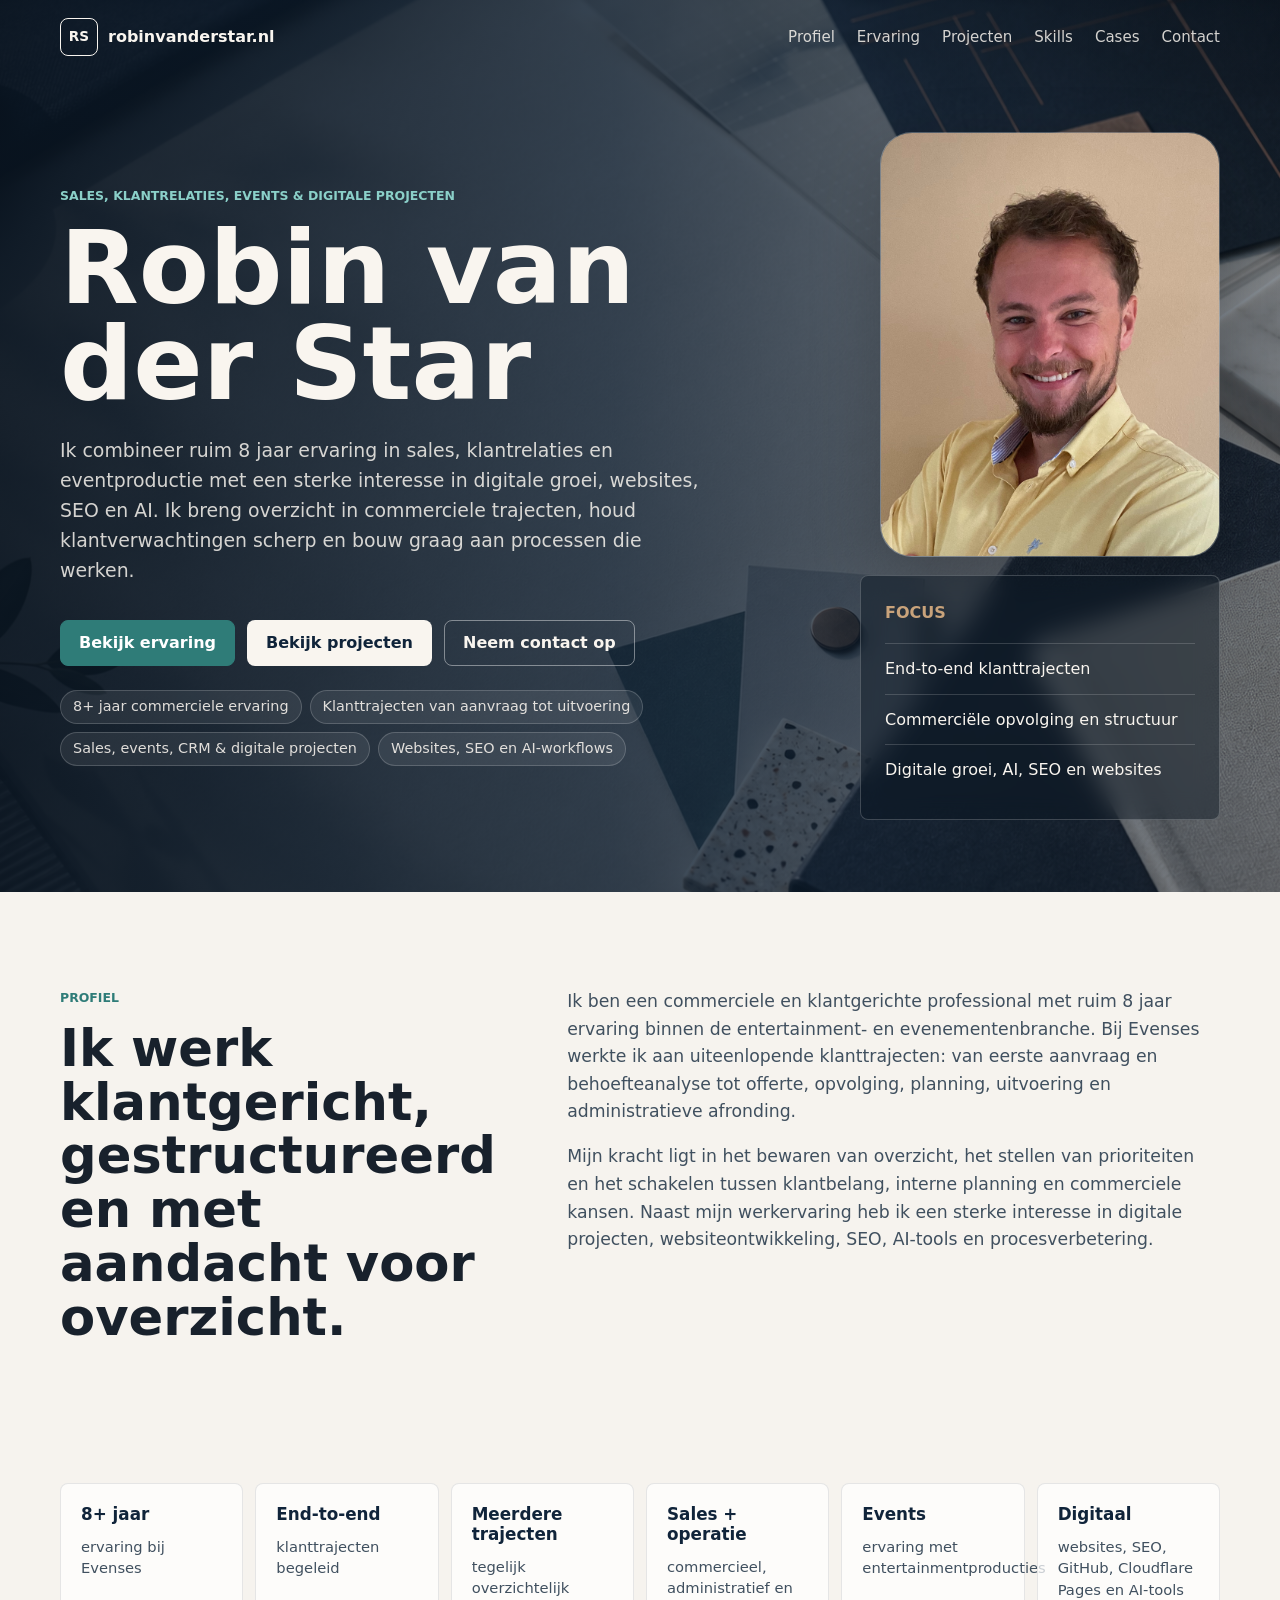
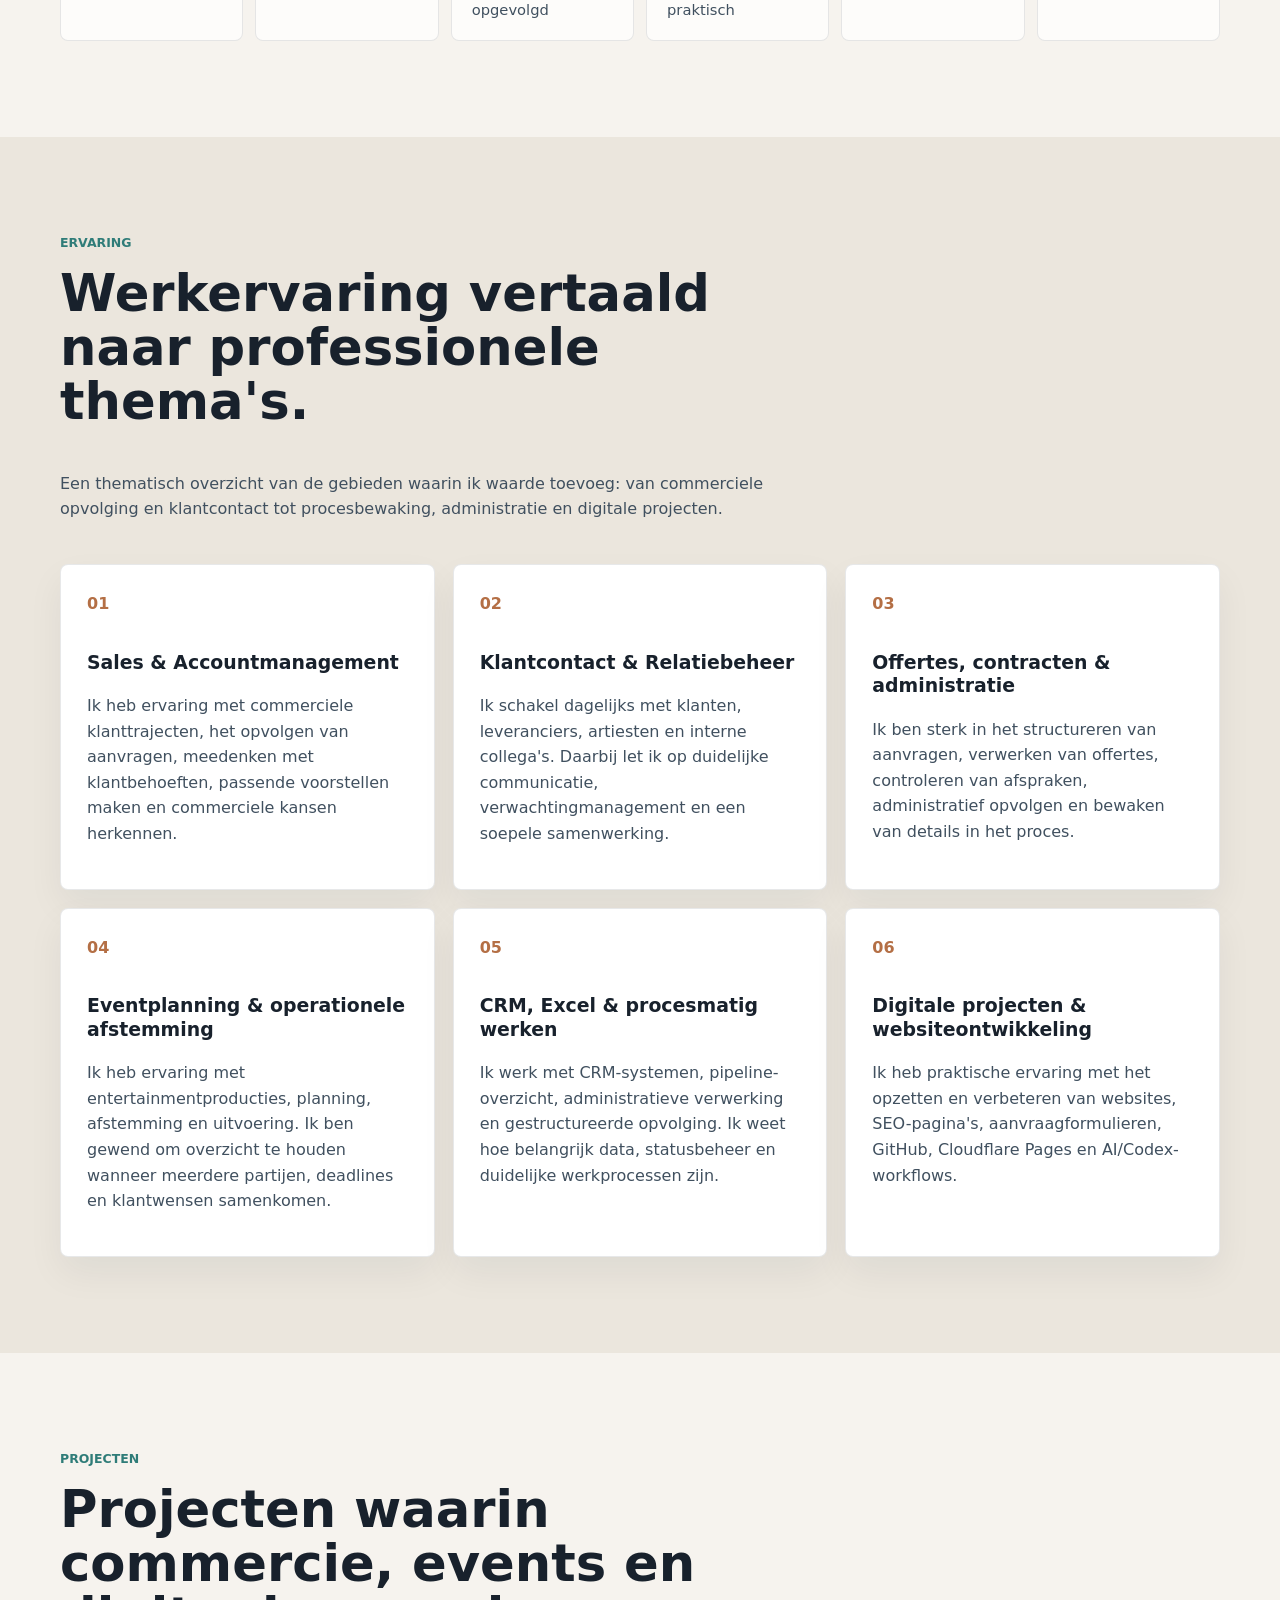
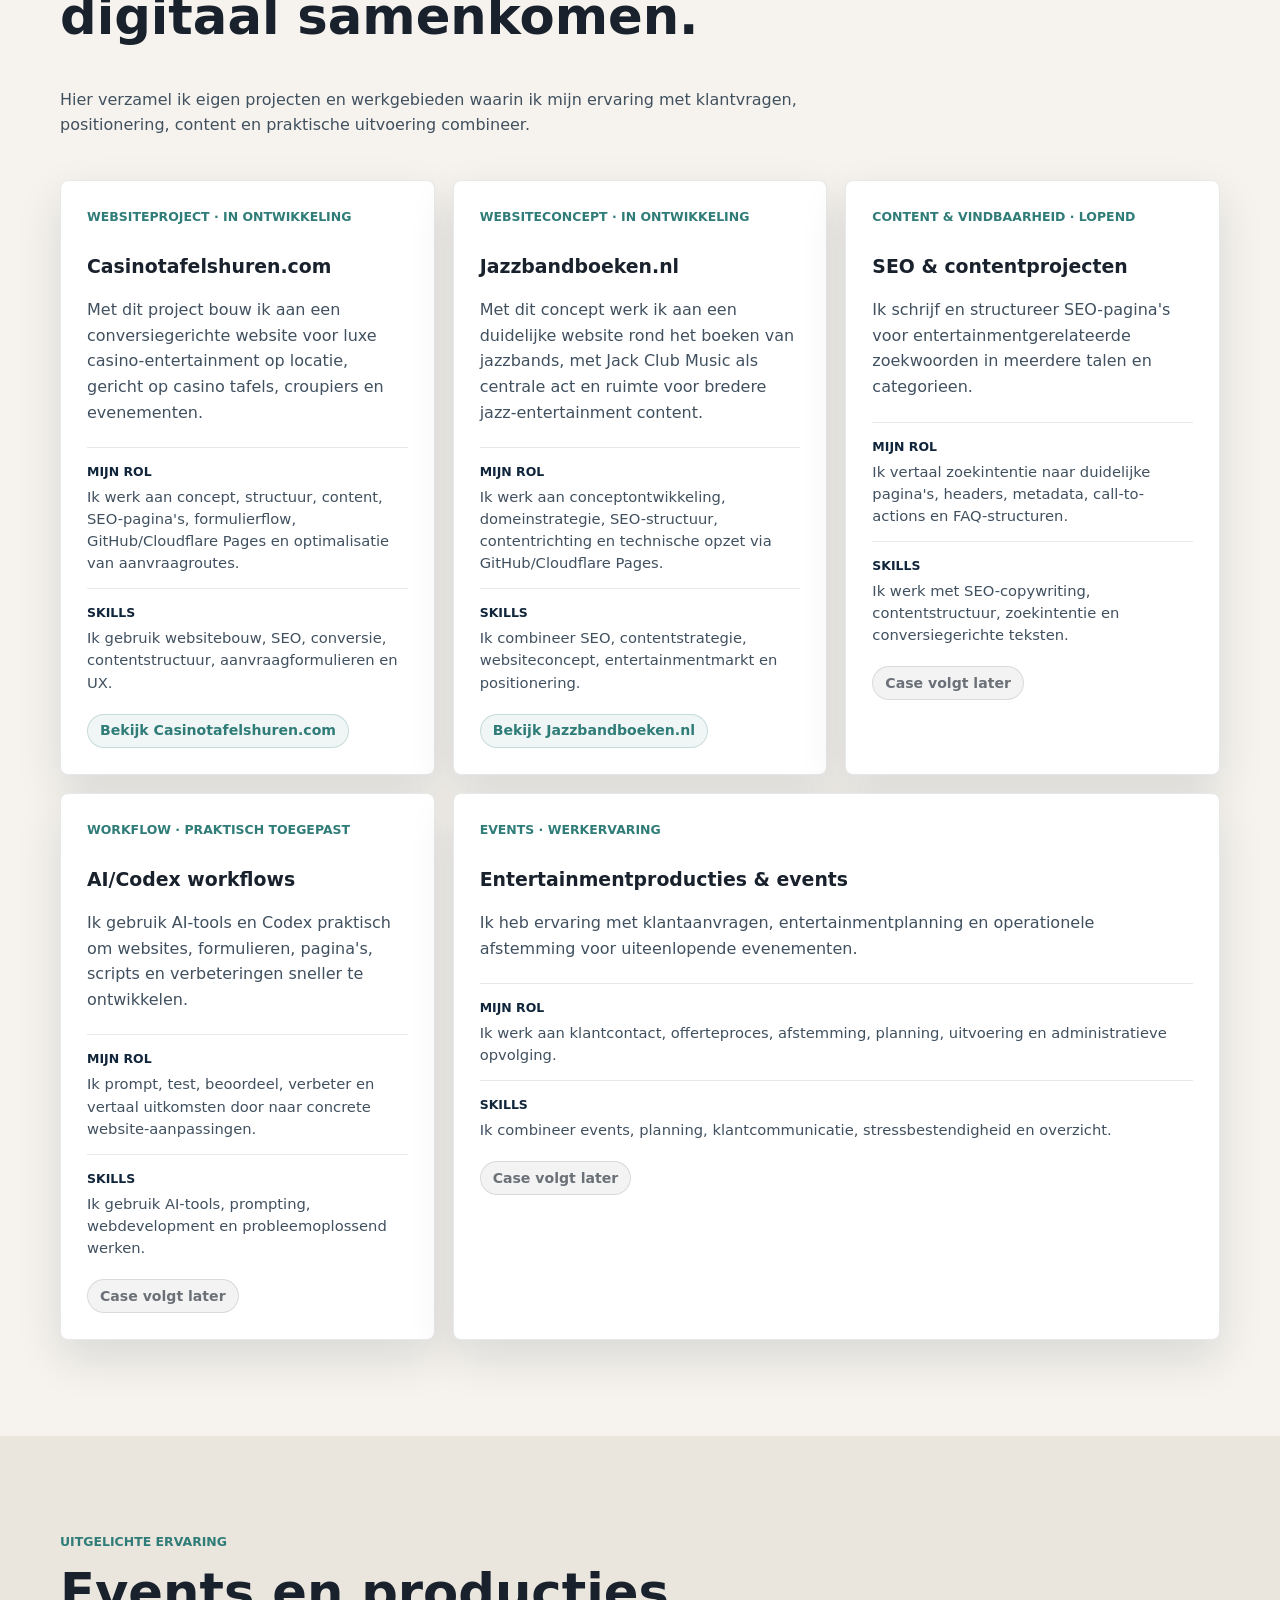
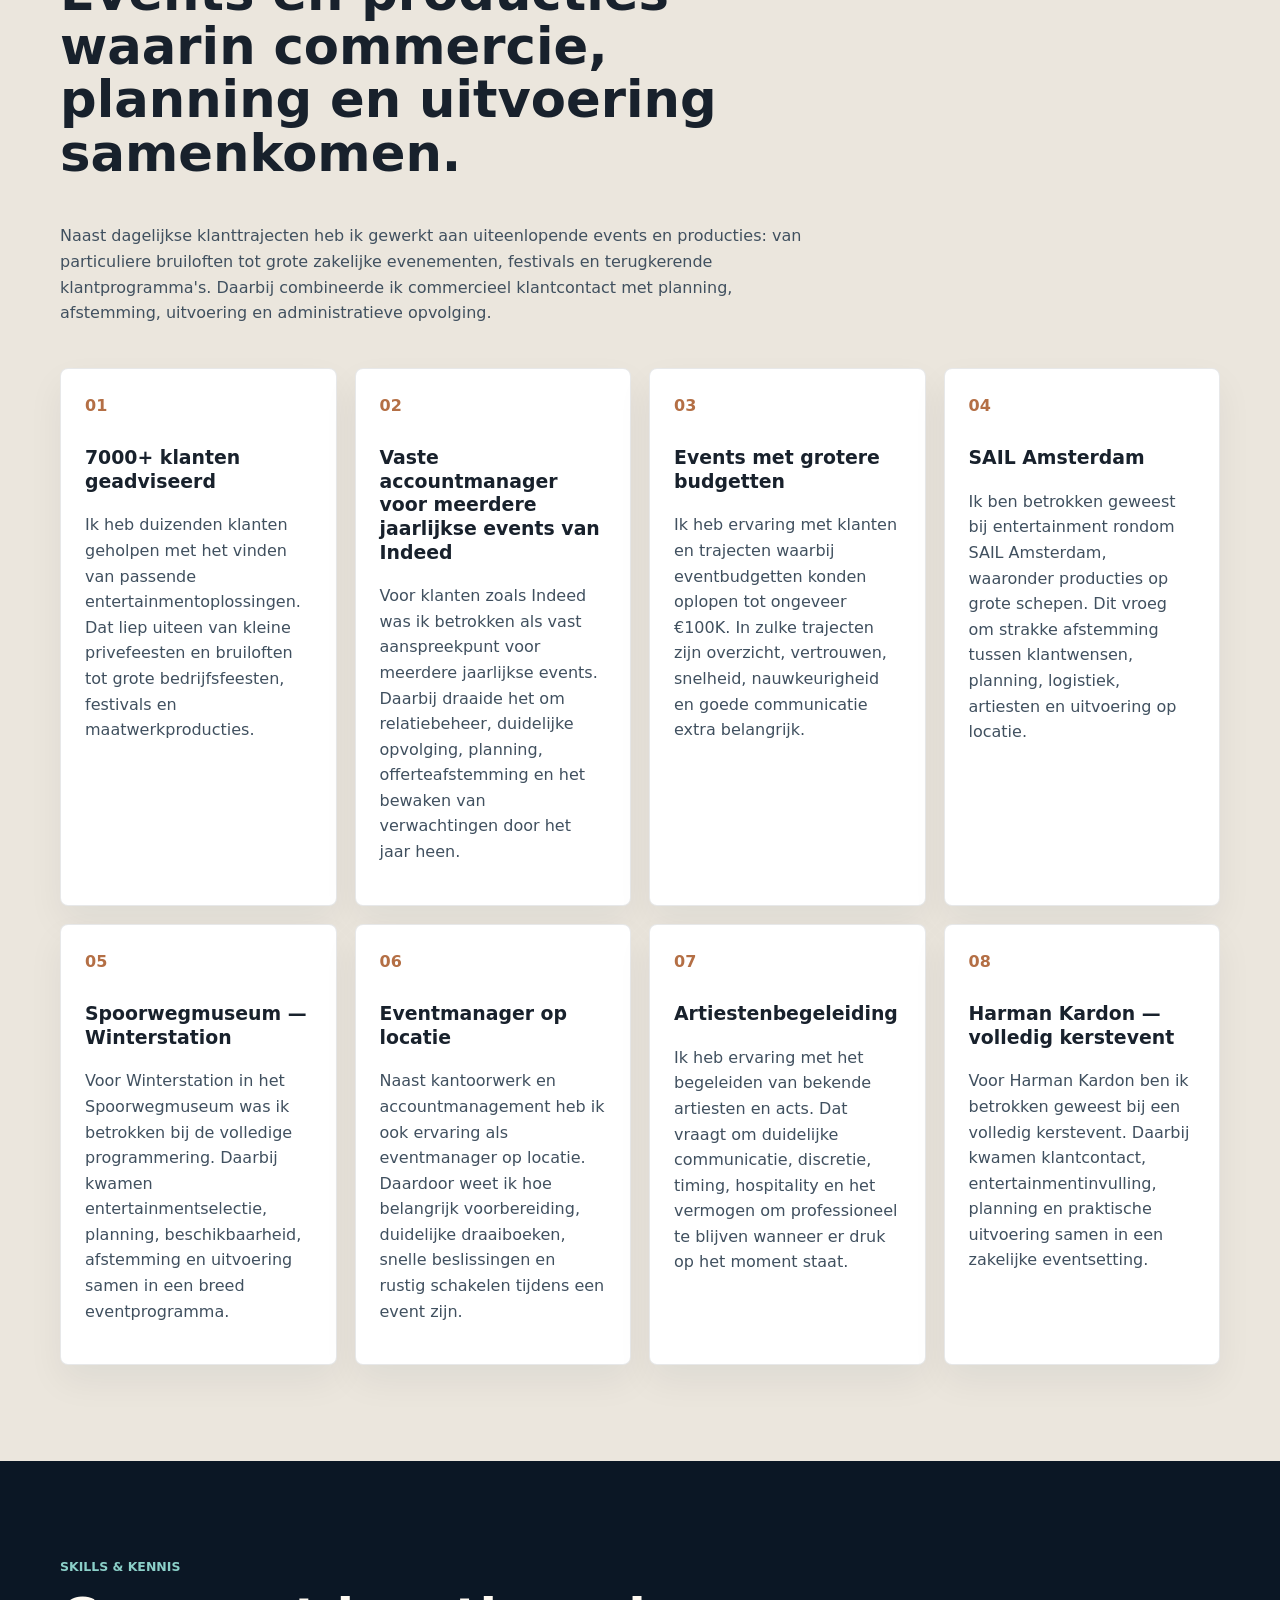
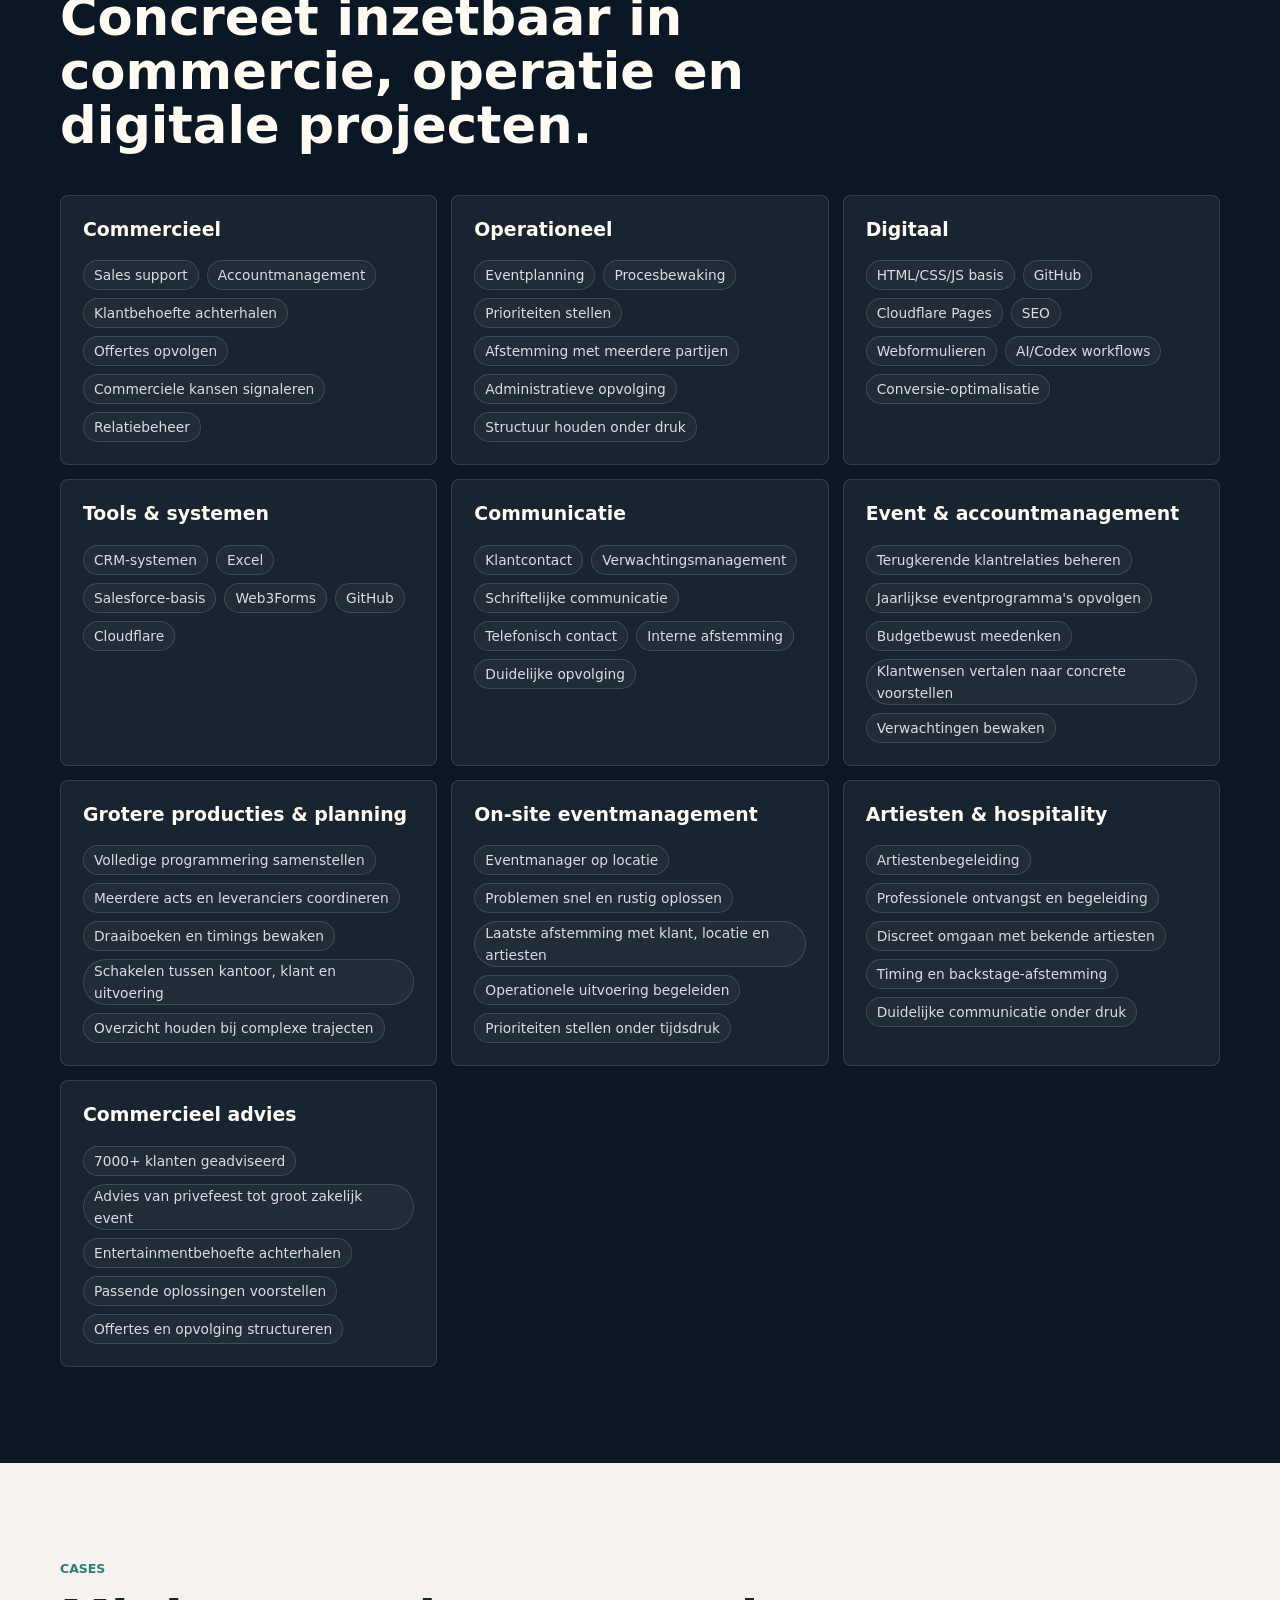
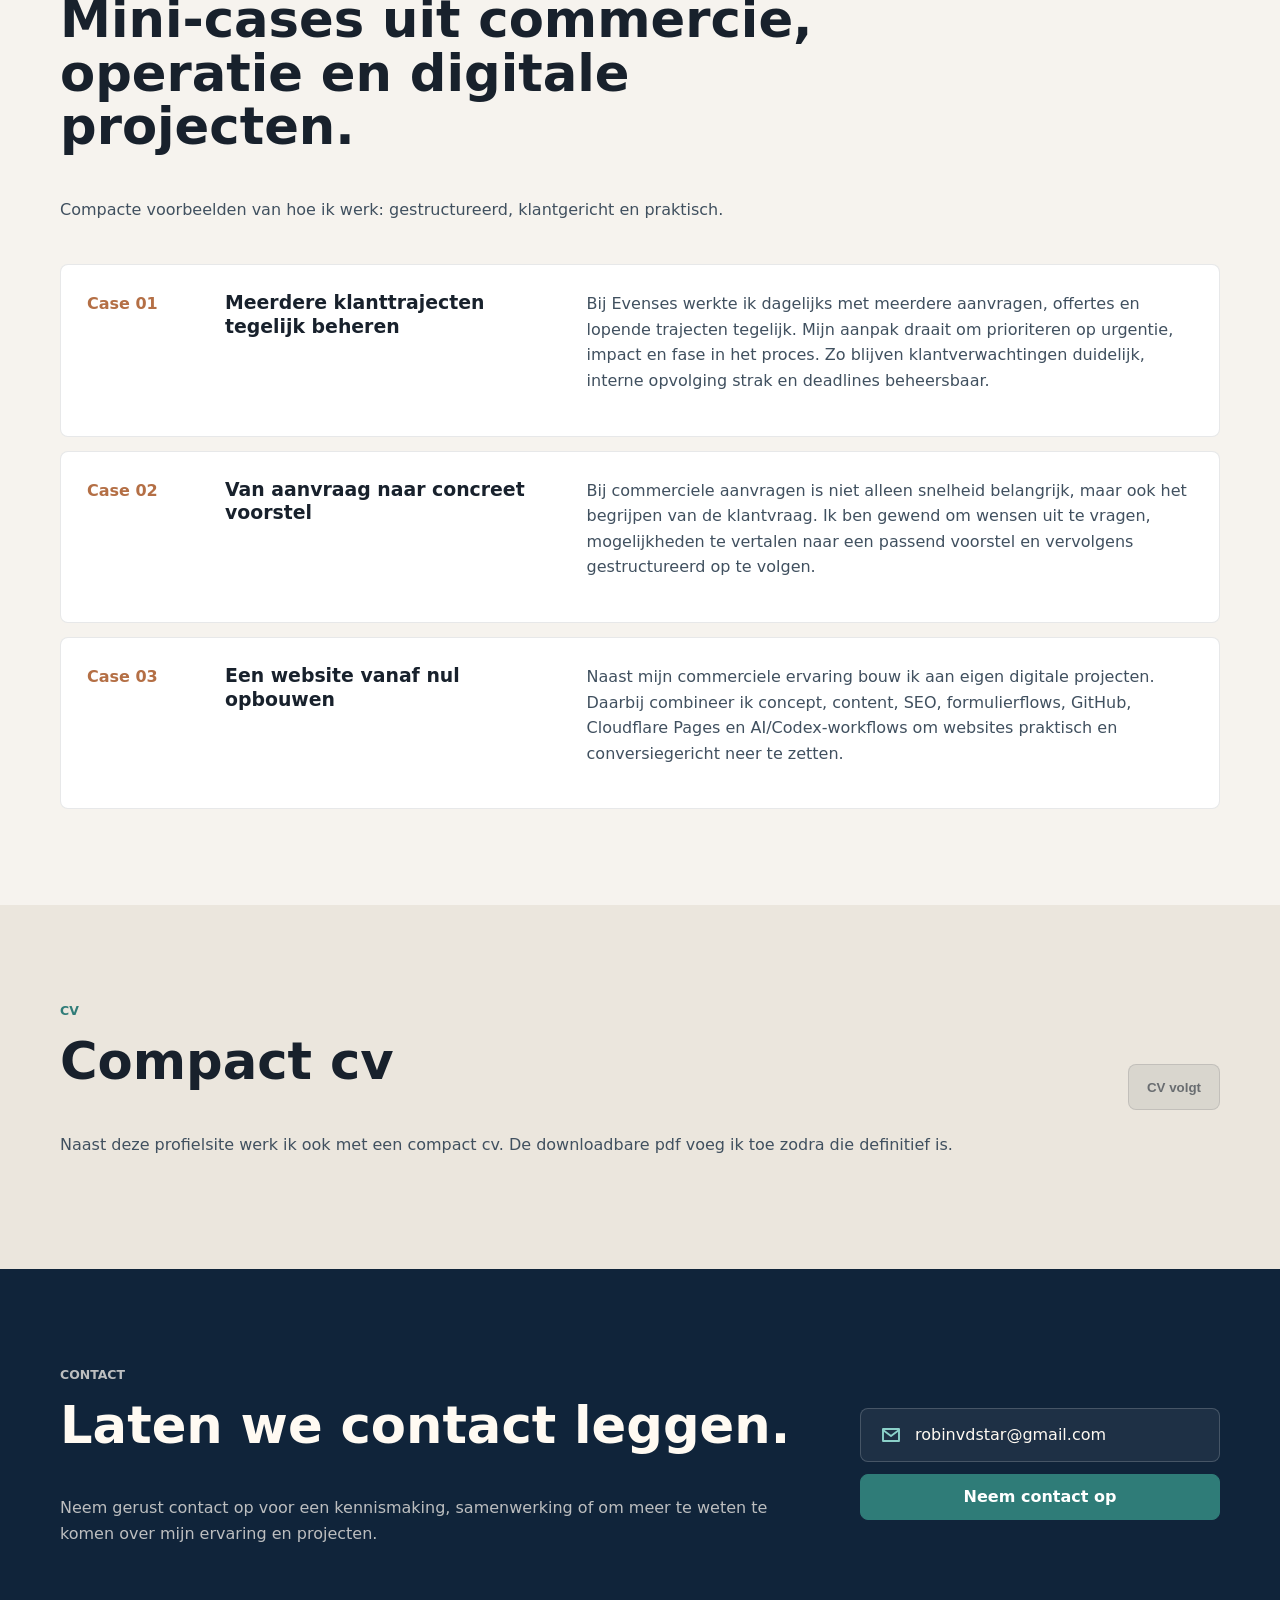
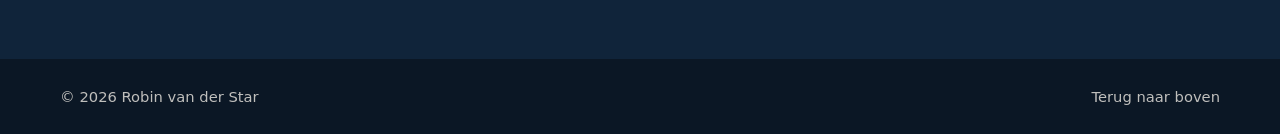
==== commit fd473b3f: "Finalize first-person copy and add highlighted experience" ====
--- a/index.html
+++ b/index.html
@@ -315,7 +315,7 @@
             </article>
             <article class="experience-card">
               <span class="experience-index">02</span>
-              <h3>Vaste accountmanager voor terugkerende events</h3>
+              <h3>Vaste accountmanager voor meerdere jaarlijkse events van Indeed</h3>
               <p>
                 Voor klanten zoals Indeed was ik betrokken als vast aanspreekpunt voor meerdere jaarlijkse events.
                 Daarbij draaide het om relatiebeheer, duidelijke opvolging, planning, offerteafstemming en het bewaken
@@ -326,7 +326,7 @@
               <span class="experience-index">03</span>
               <h3>Events met grotere budgetten</h3>
               <p>
-                Ik heb ervaring met klanten en trajecten waarbij eventbudgetten konden oplopen tot ongeveer EUR 100K.
+                Ik heb ervaring met klanten en trajecten waarbij eventbudgetten konden oplopen tot ongeveer €100K.
                 In zulke trajecten zijn overzicht, vertrouwen, snelheid, nauwkeurigheid en goede communicatie extra
                 belangrijk.
               </p>
@@ -570,7 +570,7 @@
               </svg>
               <span>robinvdstar@gmail.com</span>
             </a>
-            <a class="button button-primary" href="mailto:robinvdstar@gmail.com">Mail mij</a>
+            <a class="button button-primary" href="mailto:robinvdstar@gmail.com">Neem contact op</a>
           </div>
         </div>
       </section>
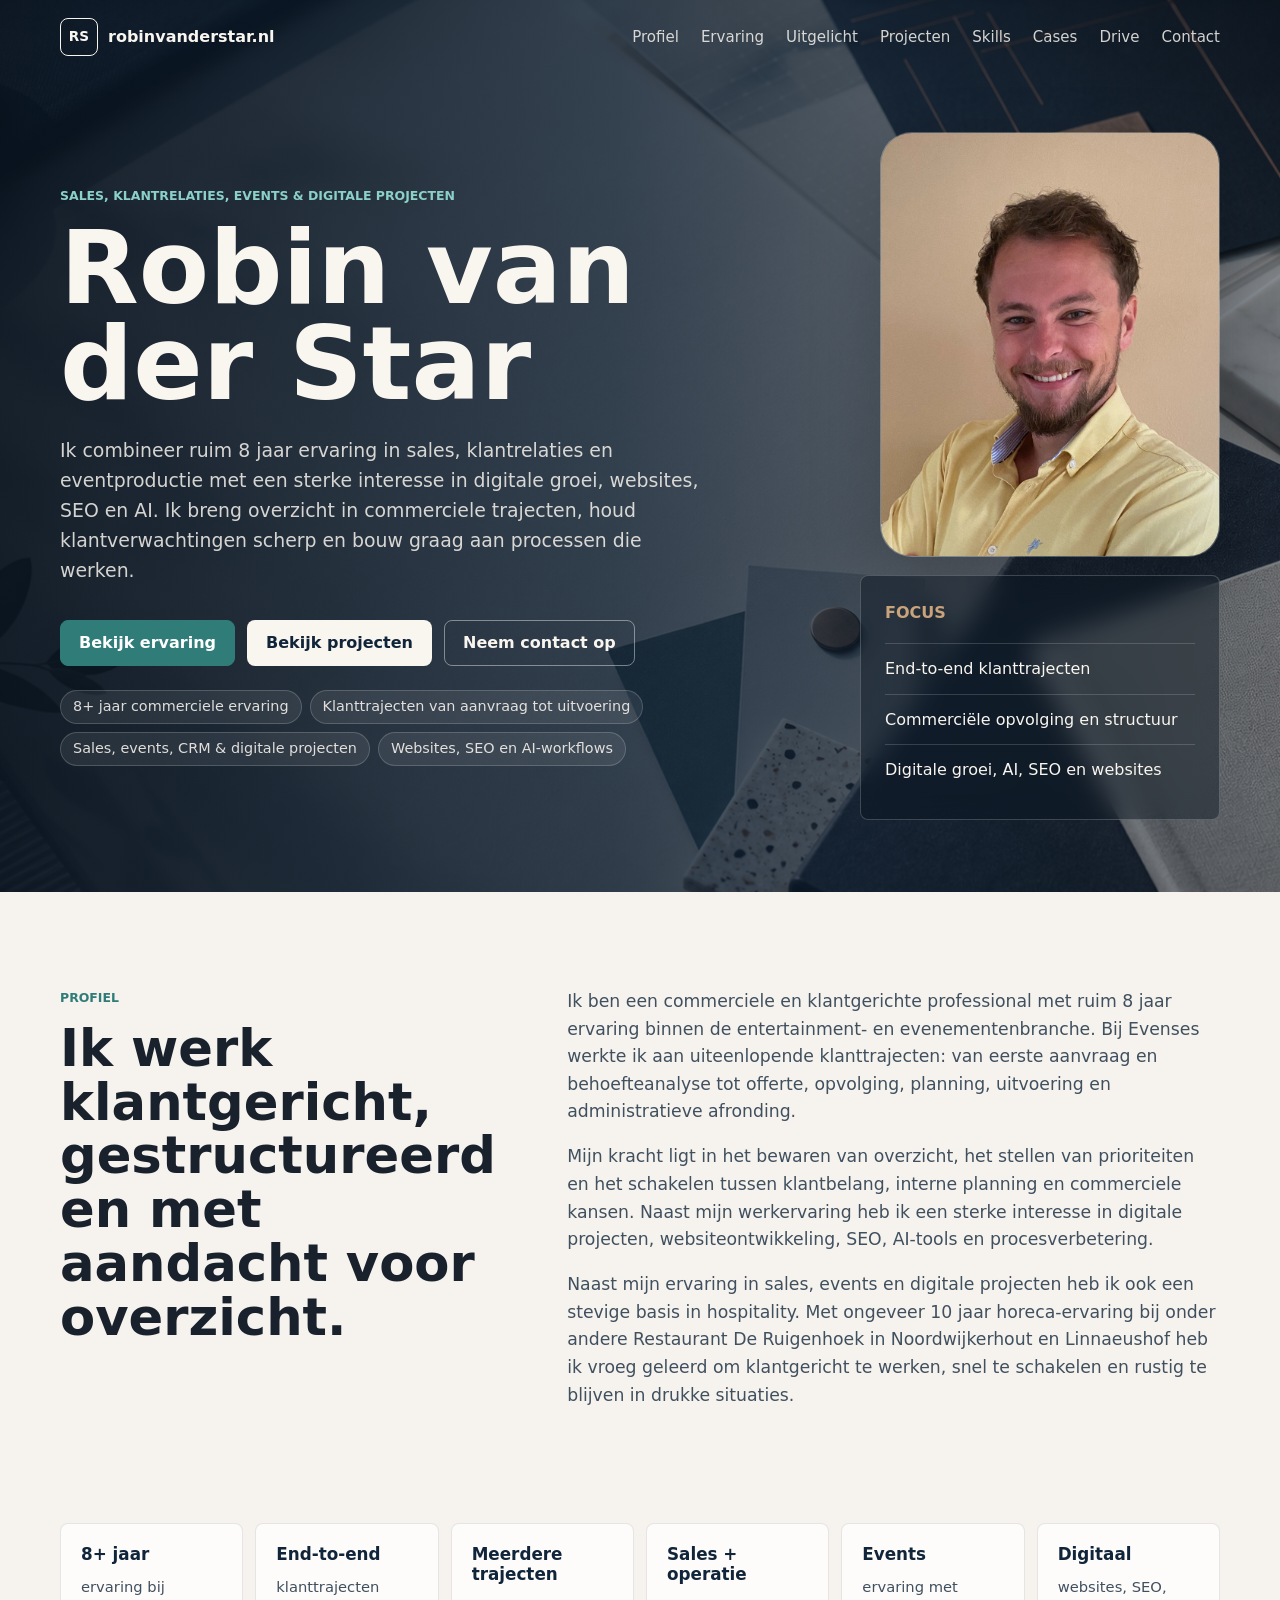
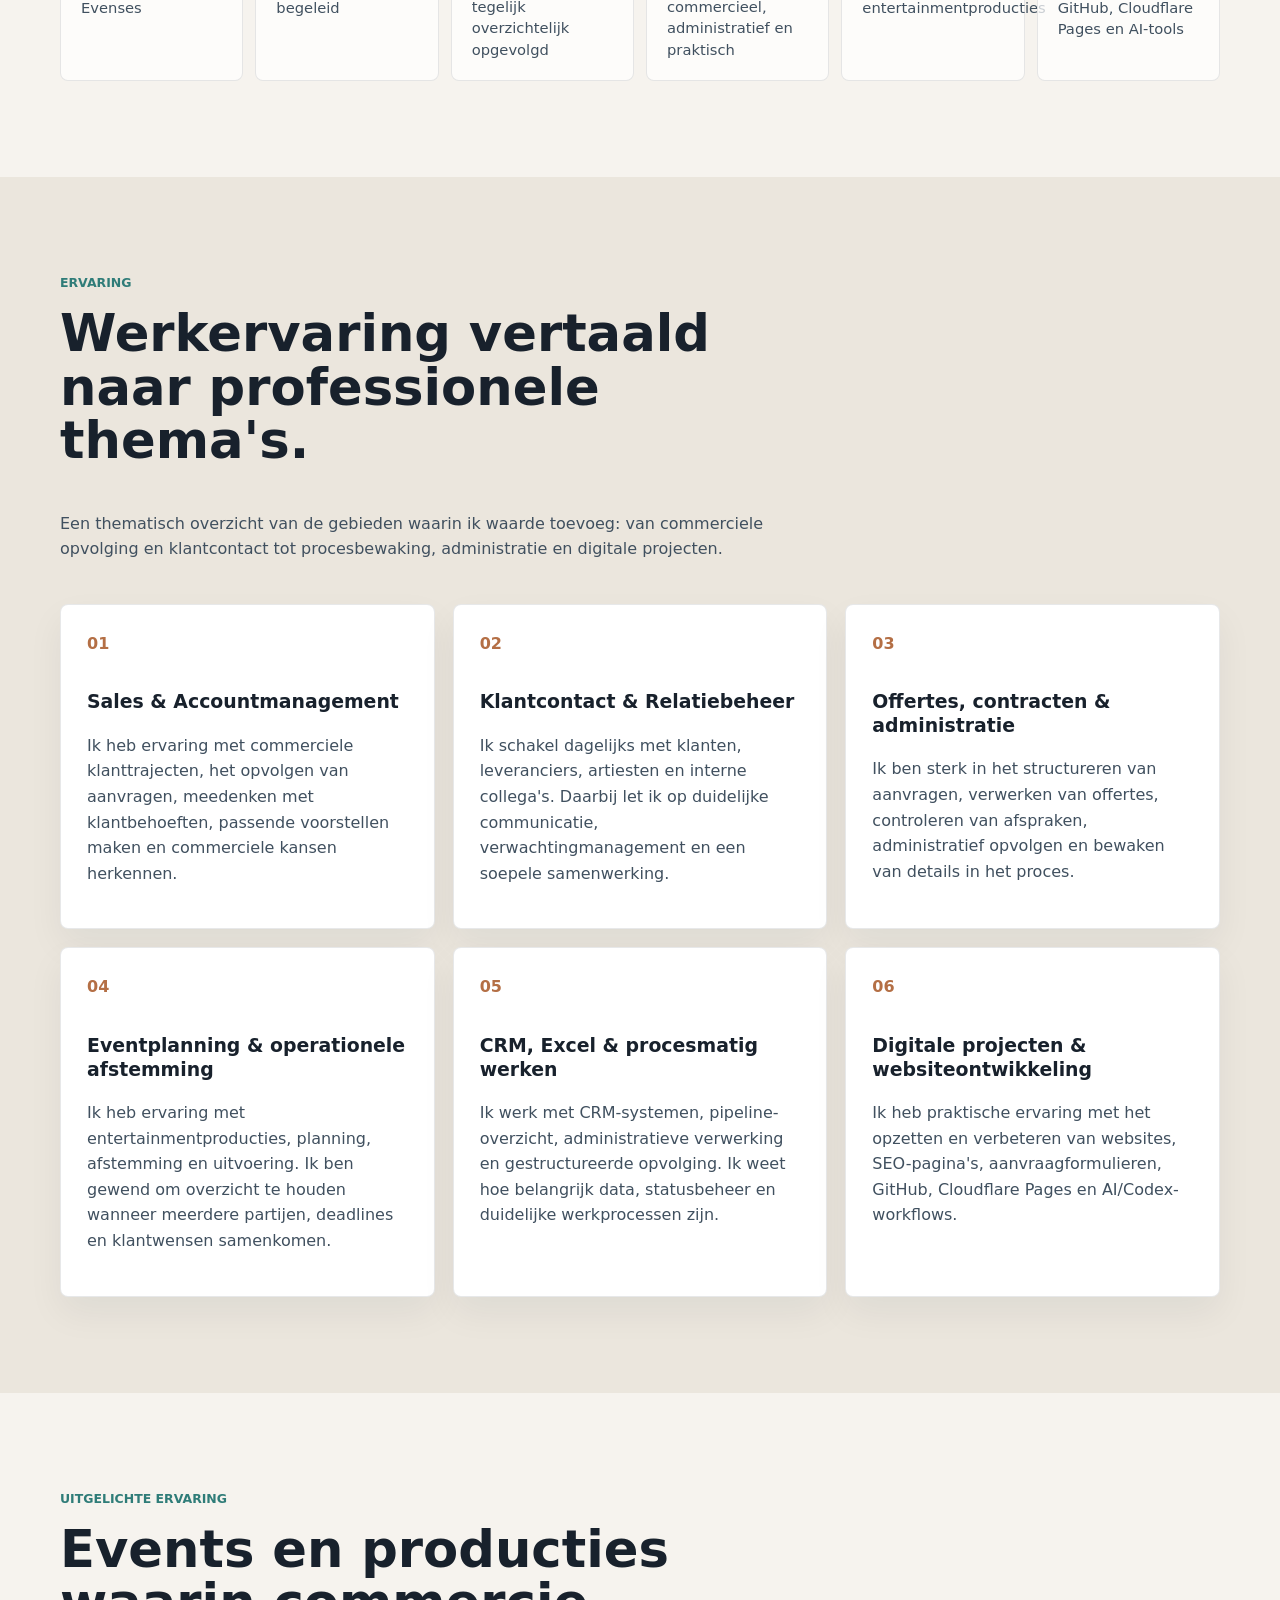
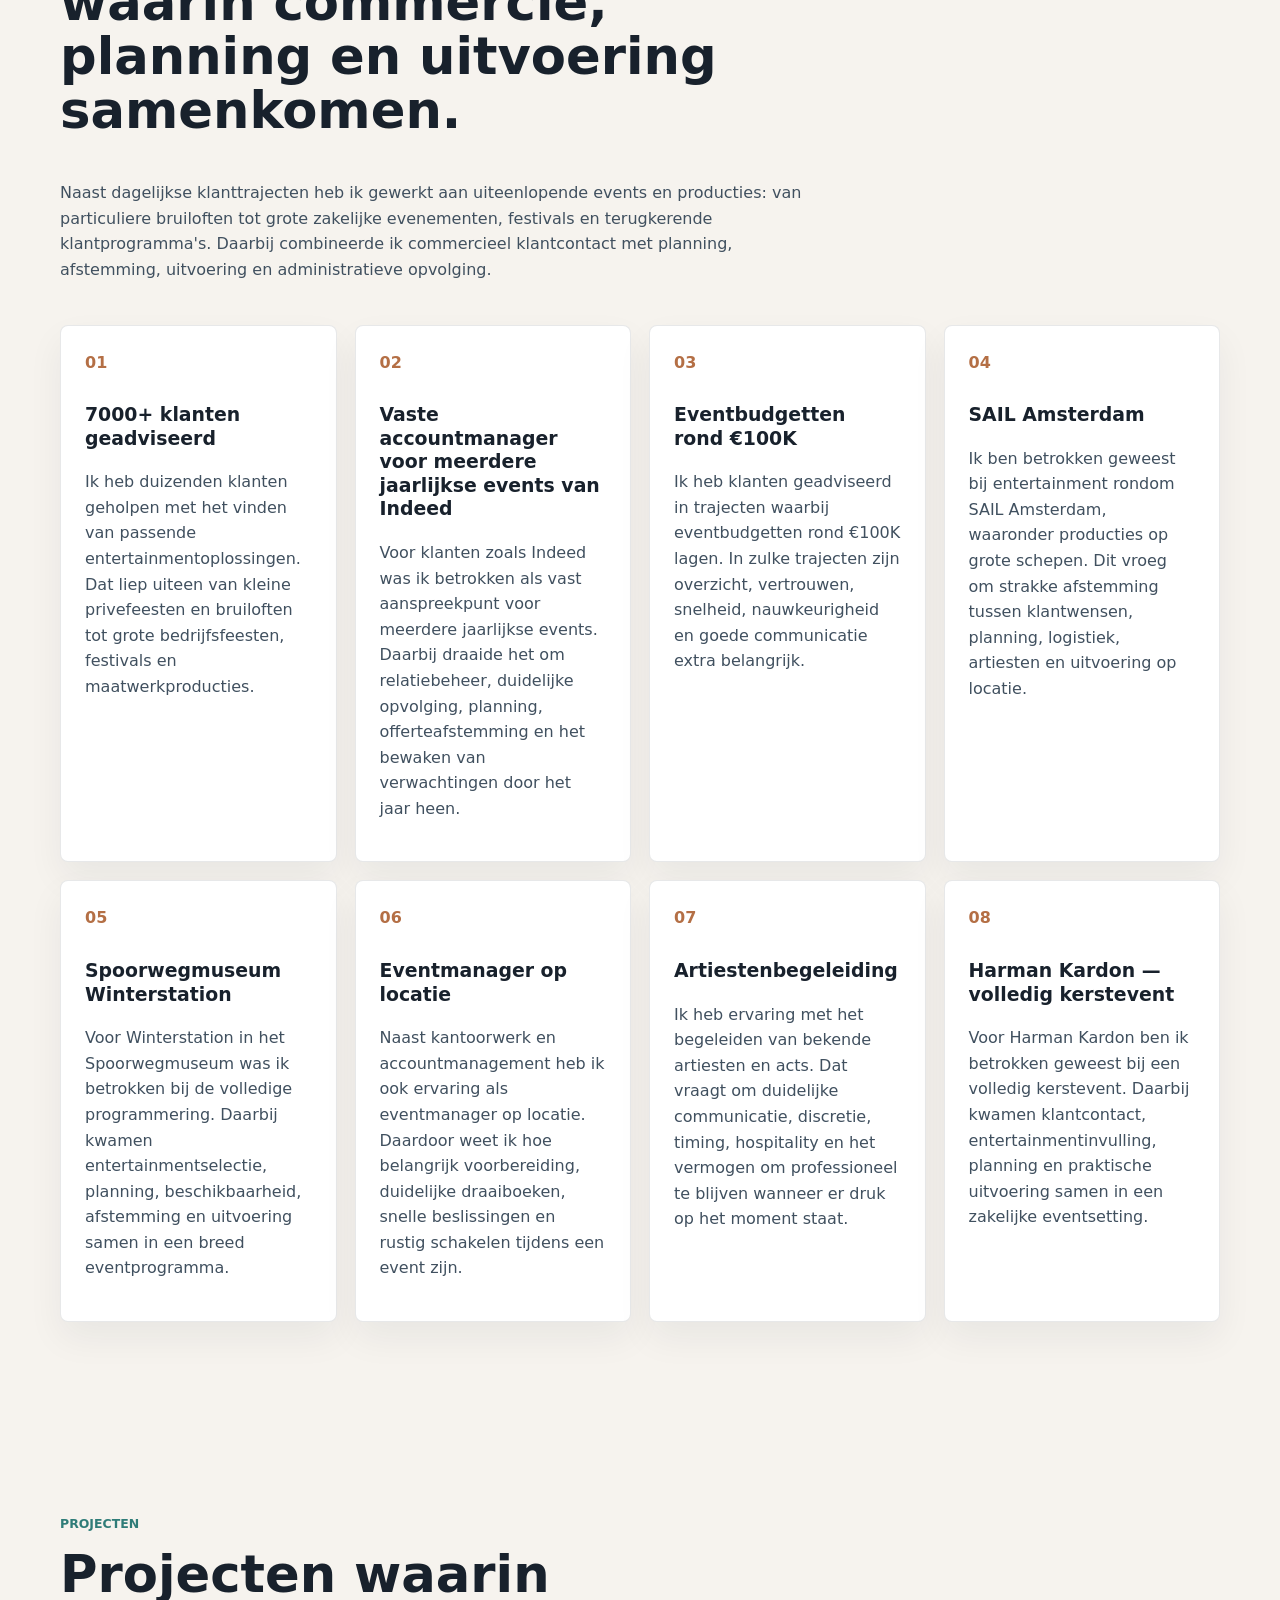
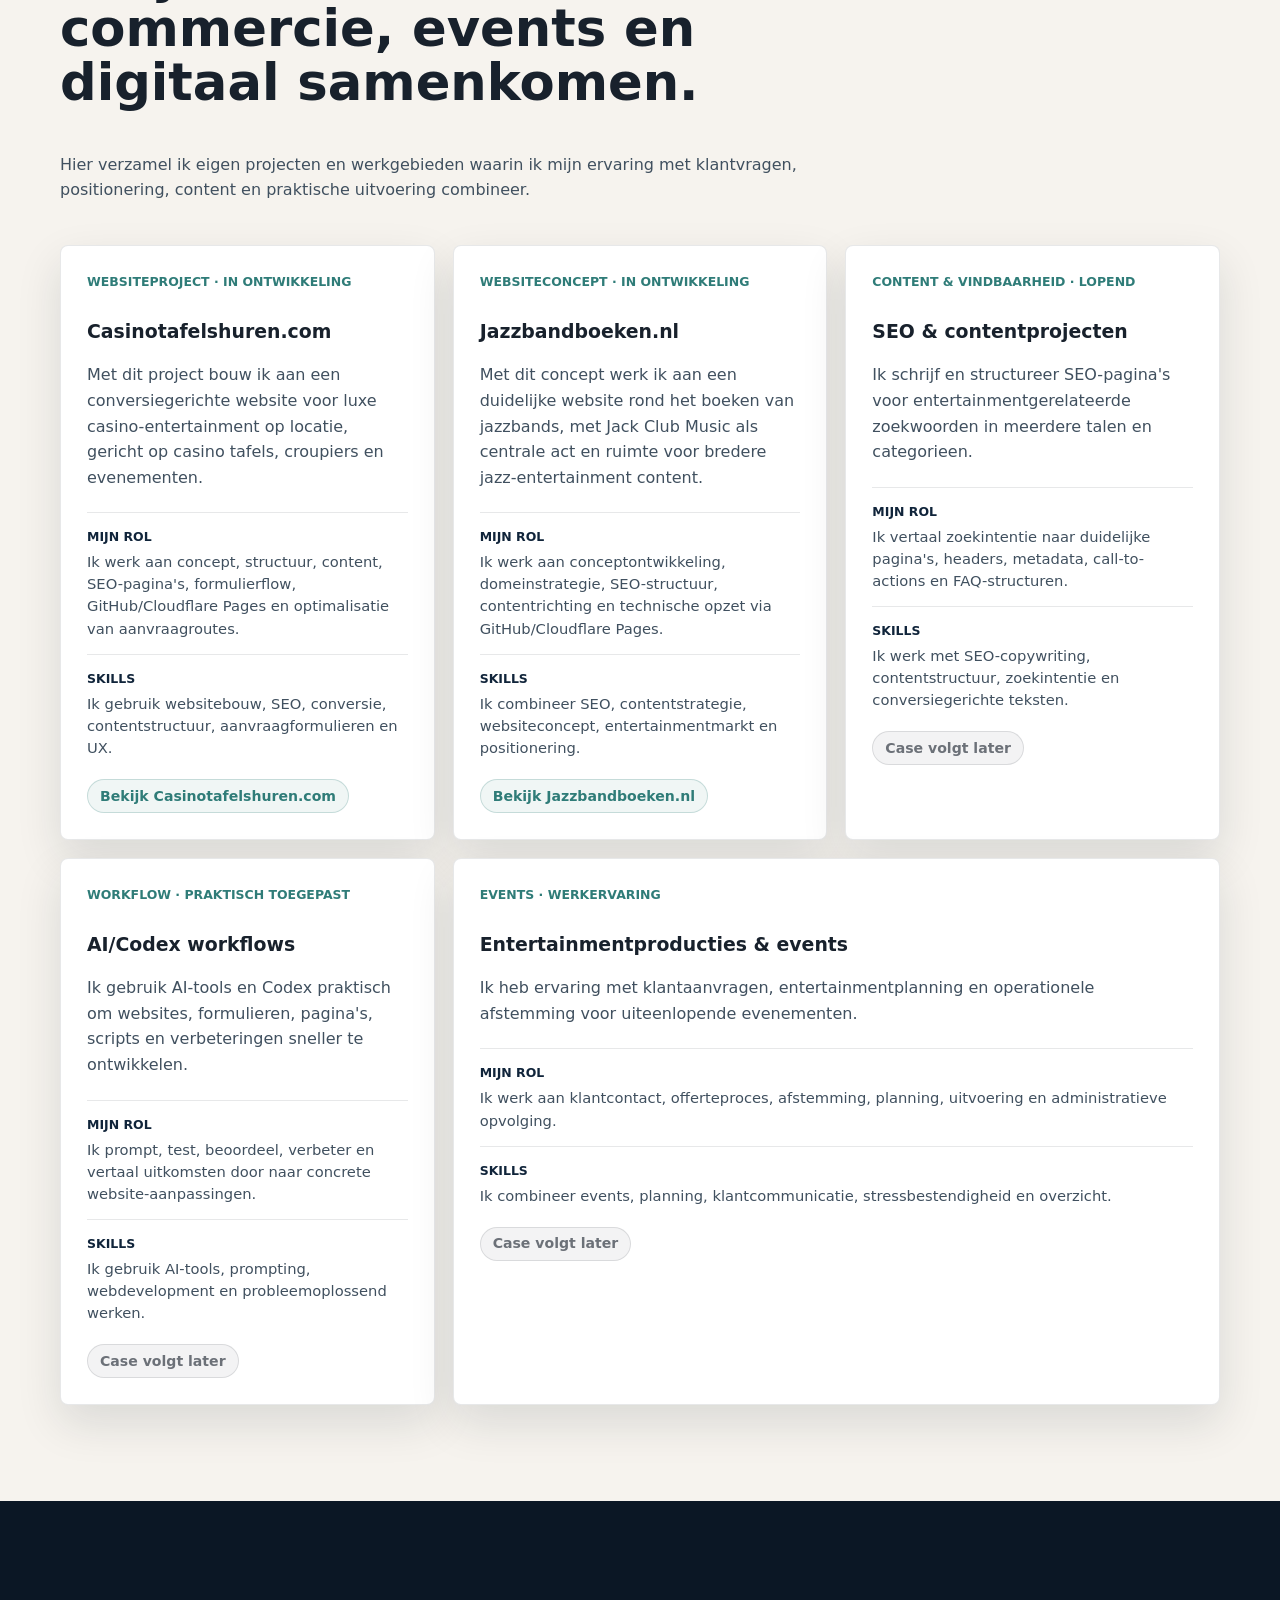
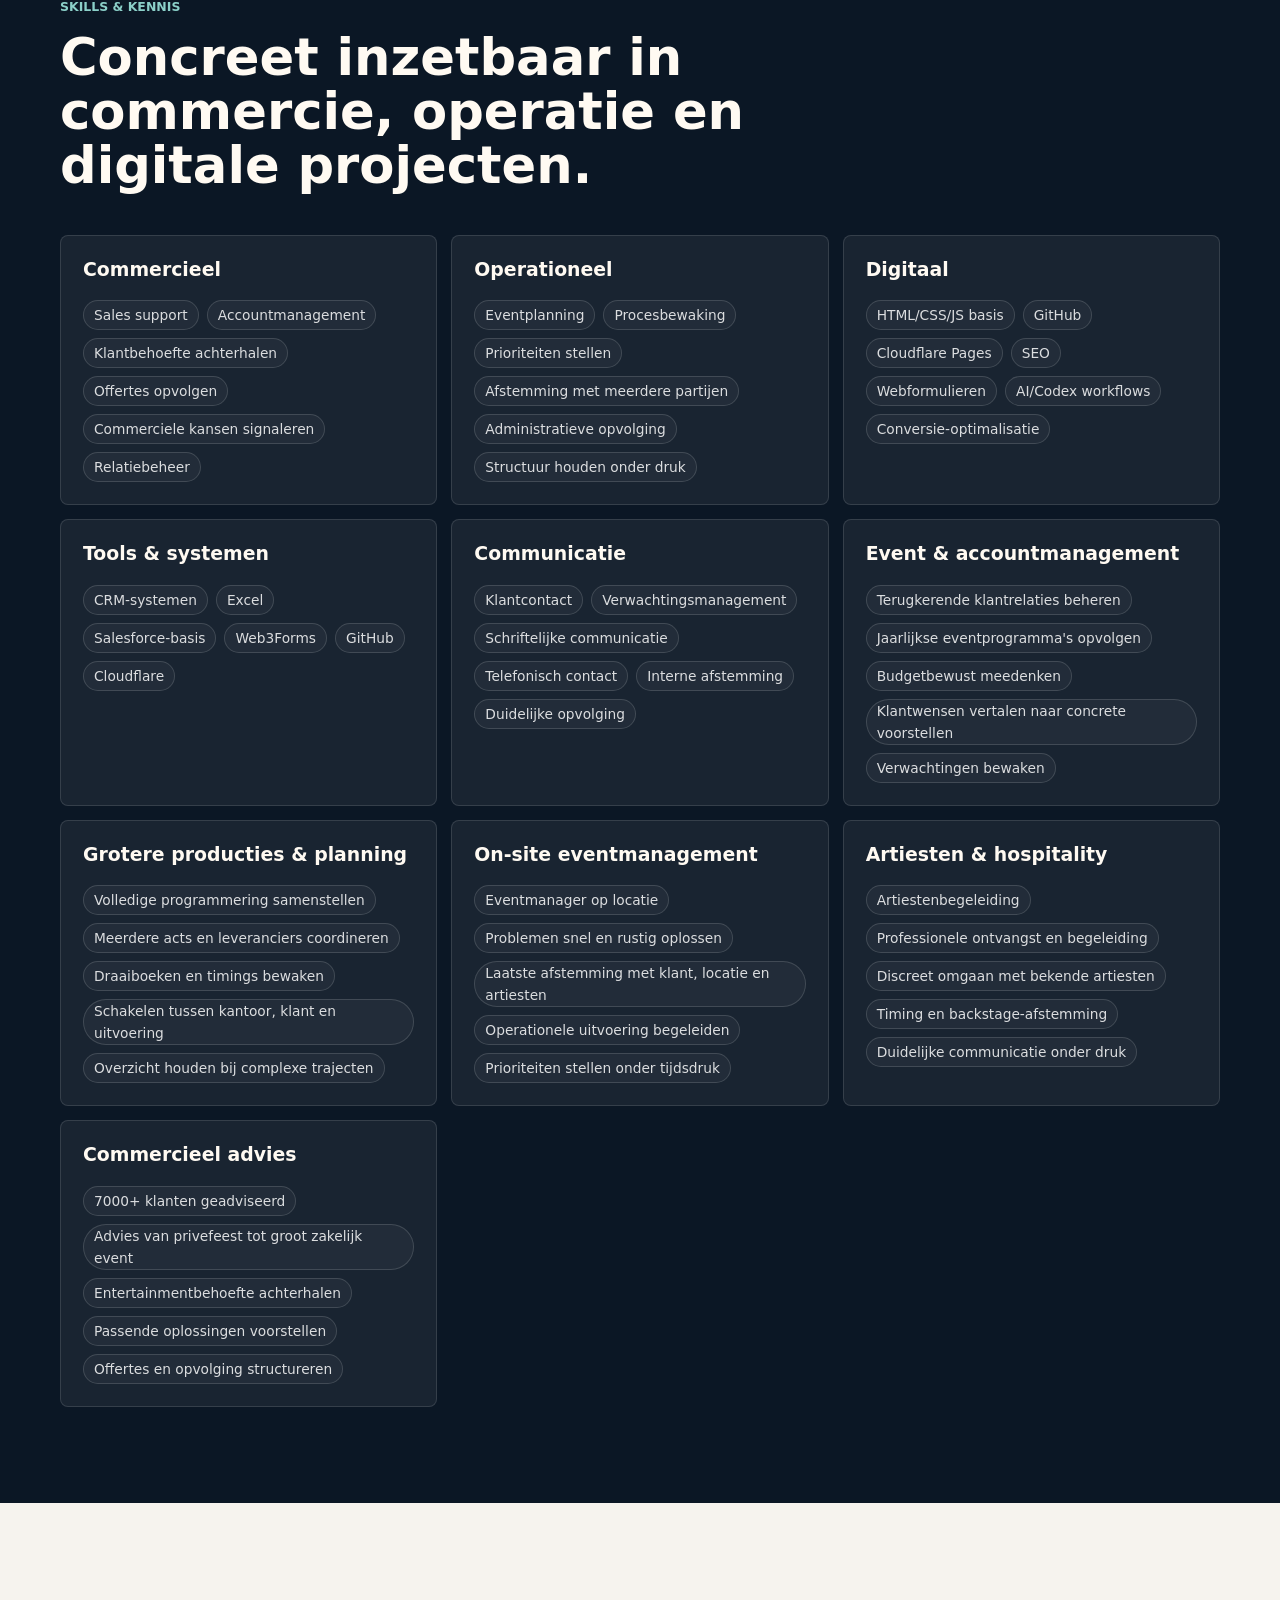
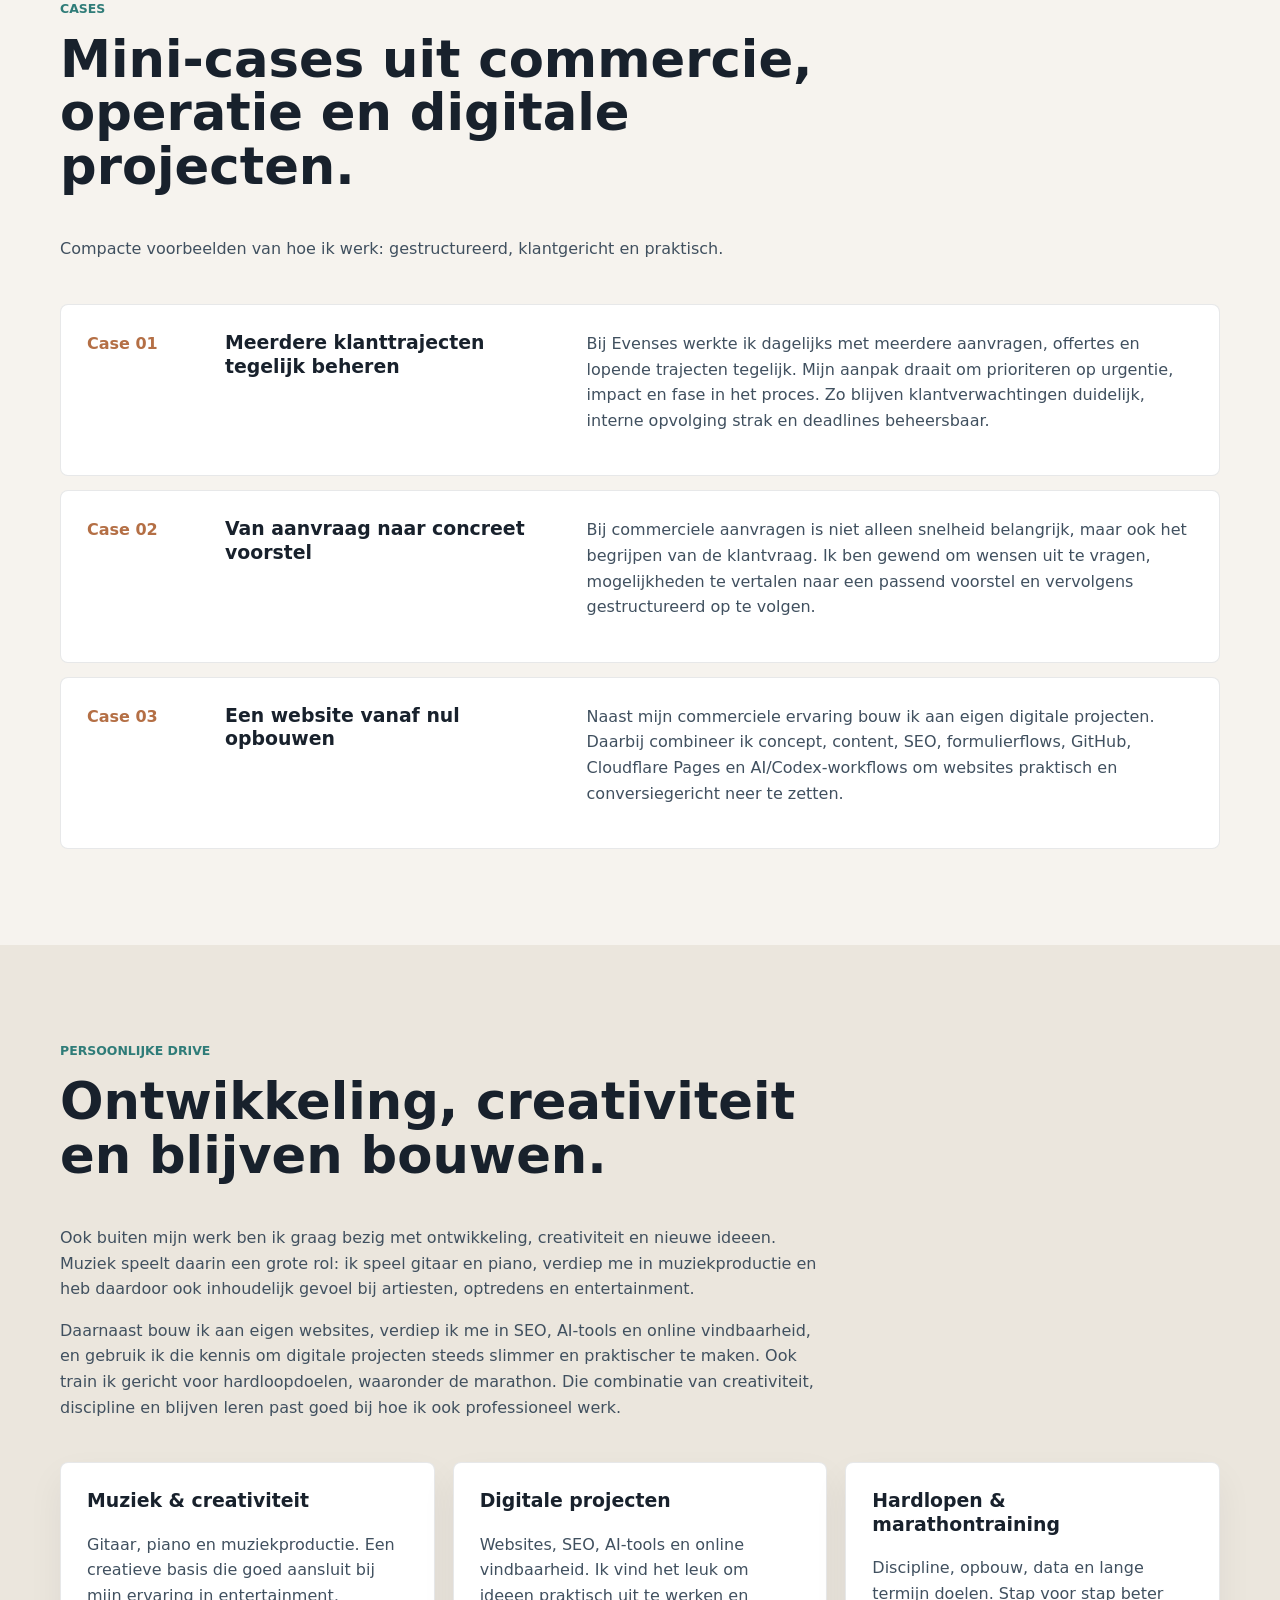
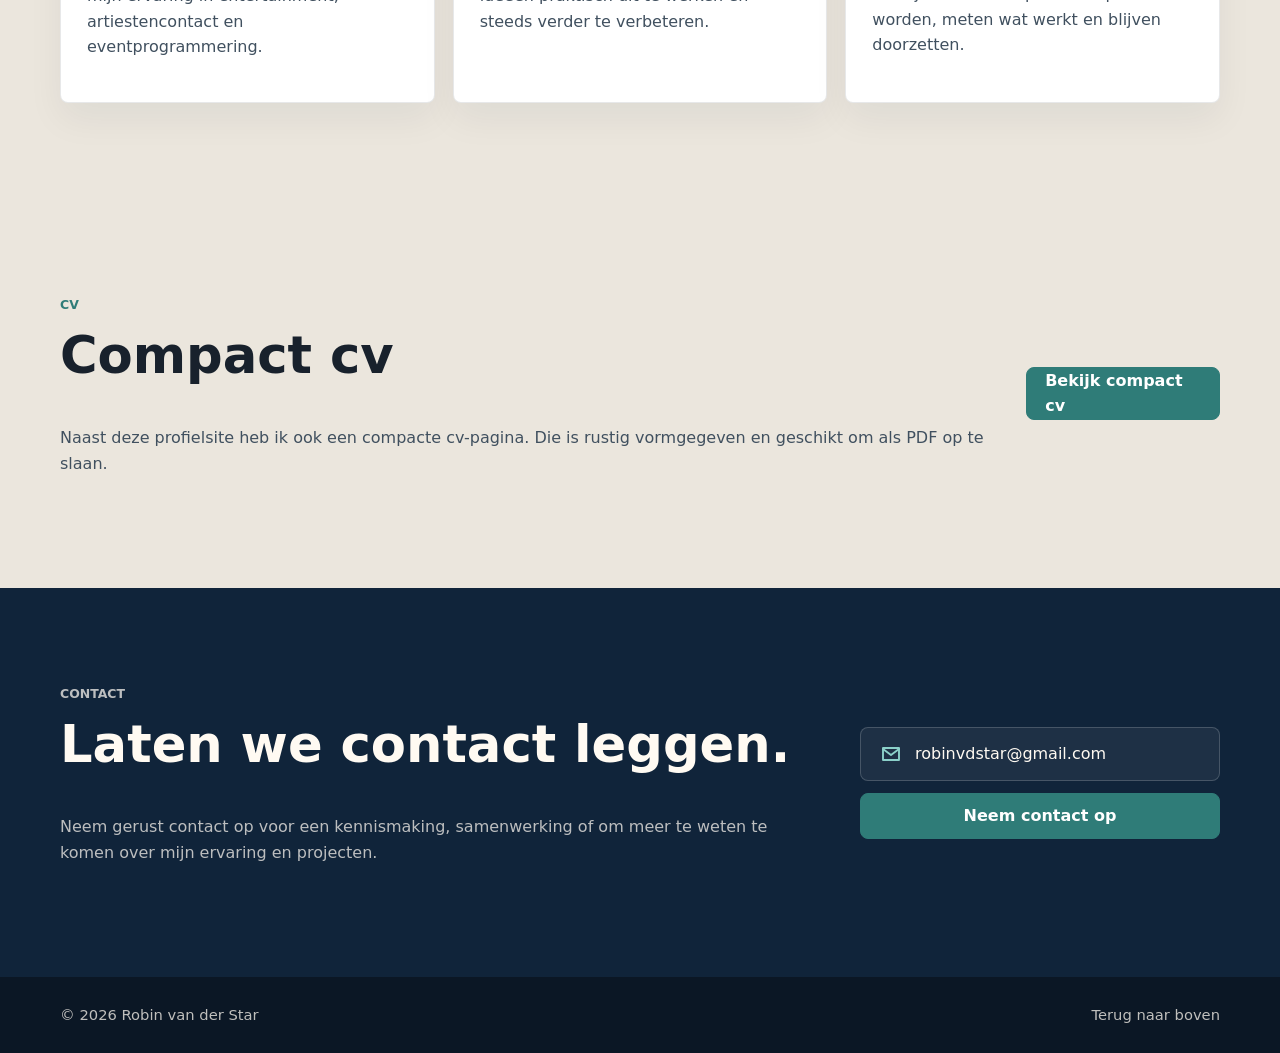
==== commit 696643ab: "Add compact CV hospitality and personal drive" ====
--- a/index.html
+++ b/index.html
@@ -37,9 +37,11 @@
       <nav class="site-nav" id="site-nav" data-nav>
         <a href="#profiel">Profiel</a>
         <a href="#ervaring">Ervaring</a>
+        <a href="#uitgelichte-ervaring">Uitgelicht</a>
         <a href="#projecten">Projecten</a>
         <a href="#skills">Skills</a>
         <a href="#cases">Cases</a>
+        <a href="#drive">Drive</a>
         <a href="#contact">Contact</a>
       </nav>
     </header>
@@ -109,6 +111,12 @@
               Mijn kracht ligt in het bewaren van overzicht, het stellen van prioriteiten en het schakelen tussen
               klantbelang, interne planning en commerciele kansen. Naast mijn werkervaring heb ik een sterke interesse
               in digitale projecten, websiteontwikkeling, SEO, AI-tools en procesverbetering.
+            </p>
+            <p>
+              Naast mijn ervaring in sales, events en digitale projecten heb ik ook een stevige basis in hospitality.
+              Met ongeveer 10 jaar horeca-ervaring bij onder andere Restaurant De Ruigenhoek in Noordwijkerhout en
+              Linnaeushof heb ik vroeg geleerd om klantgericht te werken, snel te schakelen en rustig te blijven in
+              drukke situaties.
             </p>
           </div>
         </div>
@@ -207,6 +215,92 @@
         </div>
       </section>
 
+      <section class="section" id="uitgelichte-ervaring">
+        <div class="container">
+          <div class="section-heading">
+            <p class="eyebrow">Uitgelichte ervaring</p>
+            <h2>Events en producties waarin commercie, planning en uitvoering samenkomen.</h2>
+            <p>
+              Naast dagelijkse klanttrajecten heb ik gewerkt aan uiteenlopende events en producties: van particuliere
+              bruiloften tot grote zakelijke evenementen, festivals en terugkerende klantprogramma's. Daarbij
+              combineerde ik commercieel klantcontact met planning, afstemming, uitvoering en administratieve opvolging.
+            </p>
+          </div>
+
+          <div class="experience-grid">
+            <article class="experience-card">
+              <span class="experience-index">01</span>
+              <h3>7000+ klanten geadviseerd</h3>
+              <p>
+                Ik heb duizenden klanten geholpen met het vinden van passende entertainmentoplossingen. Dat liep uiteen
+                van kleine privefeesten en bruiloften tot grote bedrijfsfeesten, festivals en maatwerkproducties.
+              </p>
+            </article>
+            <article class="experience-card">
+              <span class="experience-index">02</span>
+              <h3>Vaste accountmanager voor meerdere jaarlijkse events van Indeed</h3>
+              <p>
+                Voor klanten zoals Indeed was ik betrokken als vast aanspreekpunt voor meerdere jaarlijkse events.
+                Daarbij draaide het om relatiebeheer, duidelijke opvolging, planning, offerteafstemming en het bewaken
+                van verwachtingen door het jaar heen.
+              </p>
+            </article>
+            <article class="experience-card">
+              <span class="experience-index">03</span>
+              <h3>Eventbudgetten rond €100K</h3>
+              <p>
+                Ik heb klanten geadviseerd in trajecten waarbij eventbudgetten rond €100K lagen. In zulke trajecten
+                zijn overzicht, vertrouwen, snelheid, nauwkeurigheid en goede communicatie extra belangrijk.
+              </p>
+            </article>
+            <article class="experience-card">
+              <span class="experience-index">04</span>
+              <h3>SAIL Amsterdam</h3>
+              <p>
+                Ik ben betrokken geweest bij entertainment rondom SAIL Amsterdam, waaronder producties op grote
+                schepen. Dit vroeg om strakke afstemming tussen klantwensen, planning, logistiek, artiesten en
+                uitvoering op locatie.
+              </p>
+            </article>
+            <article class="experience-card">
+              <span class="experience-index">05</span>
+              <h3>Spoorwegmuseum Winterstation</h3>
+              <p>
+                Voor Winterstation in het Spoorwegmuseum was ik betrokken bij de volledige programmering. Daarbij
+                kwamen entertainmentselectie, planning, beschikbaarheid, afstemming en uitvoering samen in een breed
+                eventprogramma.
+              </p>
+            </article>
+            <article class="experience-card">
+              <span class="experience-index">06</span>
+              <h3>Eventmanager op locatie</h3>
+              <p>
+                Naast kantoorwerk en accountmanagement heb ik ook ervaring als eventmanager op locatie. Daardoor weet
+                ik hoe belangrijk voorbereiding, duidelijke draaiboeken, snelle beslissingen en rustig schakelen tijdens
+                een event zijn.
+              </p>
+            </article>
+            <article class="experience-card">
+              <span class="experience-index">07</span>
+              <h3>Artiestenbegeleiding</h3>
+              <p>
+                Ik heb ervaring met het begeleiden van bekende artiesten en acts. Dat vraagt om duidelijke communicatie,
+                discretie, timing, hospitality en het vermogen om professioneel te blijven wanneer er druk op het moment
+                staat.
+              </p>
+            </article>
+            <article class="experience-card">
+              <span class="experience-index">08</span>
+              <h3>Harman Kardon — volledig kerstevent</h3>
+              <p>
+                Voor Harman Kardon ben ik betrokken geweest bij een volledig kerstevent. Daarbij kwamen klantcontact,
+                entertainmentinvulling, planning en praktische uitvoering samen in een zakelijke eventsetting.
+              </p>
+            </article>
+          </div>
+        </div>
+      </section>
+
       <section class="section" id="projecten">
         <div class="container">
           <div class="section-heading">
@@ -292,93 +386,6 @@
         </div>
       </section>
 
-      <section class="section section-muted" id="uitgelichte-ervaring">
-        <div class="container">
-          <div class="section-heading">
-            <p class="eyebrow">Uitgelichte ervaring</p>
-            <h2>Events en producties waarin commercie, planning en uitvoering samenkomen.</h2>
-            <p>
-              Naast dagelijkse klanttrajecten heb ik gewerkt aan uiteenlopende events en producties: van particuliere
-              bruiloften tot grote zakelijke evenementen, festivals en terugkerende klantprogramma's. Daarbij
-              combineerde ik commercieel klantcontact met planning, afstemming, uitvoering en administratieve opvolging.
-            </p>
-          </div>
-
-          <div class="experience-grid">
-            <article class="experience-card">
-              <span class="experience-index">01</span>
-              <h3>7000+ klanten geadviseerd</h3>
-              <p>
-                Ik heb duizenden klanten geholpen met het vinden van passende entertainmentoplossingen. Dat liep uiteen
-                van kleine privefeesten en bruiloften tot grote bedrijfsfeesten, festivals en maatwerkproducties.
-              </p>
-            </article>
-            <article class="experience-card">
-              <span class="experience-index">02</span>
-              <h3>Vaste accountmanager voor meerdere jaarlijkse events van Indeed</h3>
-              <p>
-                Voor klanten zoals Indeed was ik betrokken als vast aanspreekpunt voor meerdere jaarlijkse events.
-                Daarbij draaide het om relatiebeheer, duidelijke opvolging, planning, offerteafstemming en het bewaken
-                van verwachtingen door het jaar heen.
-              </p>
-            </article>
-            <article class="experience-card">
-              <span class="experience-index">03</span>
-              <h3>Events met grotere budgetten</h3>
-              <p>
-                Ik heb ervaring met klanten en trajecten waarbij eventbudgetten konden oplopen tot ongeveer €100K.
-                In zulke trajecten zijn overzicht, vertrouwen, snelheid, nauwkeurigheid en goede communicatie extra
-                belangrijk.
-              </p>
-            </article>
-            <article class="experience-card">
-              <span class="experience-index">04</span>
-              <h3>SAIL Amsterdam</h3>
-              <p>
-                Ik ben betrokken geweest bij entertainment rondom SAIL Amsterdam, waaronder producties op grote
-                schepen. Dit vroeg om strakke afstemming tussen klantwensen, planning, logistiek, artiesten en
-                uitvoering op locatie.
-              </p>
-            </article>
-            <article class="experience-card">
-              <span class="experience-index">05</span>
-              <h3>Spoorwegmuseum — Winterstation</h3>
-              <p>
-                Voor Winterstation in het Spoorwegmuseum was ik betrokken bij de volledige programmering. Daarbij
-                kwamen entertainmentselectie, planning, beschikbaarheid, afstemming en uitvoering samen in een breed
-                eventprogramma.
-              </p>
-            </article>
-            <article class="experience-card">
-              <span class="experience-index">06</span>
-              <h3>Eventmanager op locatie</h3>
-              <p>
-                Naast kantoorwerk en accountmanagement heb ik ook ervaring als eventmanager op locatie. Daardoor weet
-                ik hoe belangrijk voorbereiding, duidelijke draaiboeken, snelle beslissingen en rustig schakelen tijdens
-                een event zijn.
-              </p>
-            </article>
-            <article class="experience-card">
-              <span class="experience-index">07</span>
-              <h3>Artiestenbegeleiding</h3>
-              <p>
-                Ik heb ervaring met het begeleiden van bekende artiesten en acts. Dat vraagt om duidelijke communicatie,
-                discretie, timing, hospitality en het vermogen om professioneel te blijven wanneer er druk op het moment
-                staat.
-              </p>
-            </article>
-            <article class="experience-card">
-              <span class="experience-index">08</span>
-              <h3>Harman Kardon — volledig kerstevent</h3>
-              <p>
-                Voor Harman Kardon ben ik betrokken geweest bij een volledig kerstevent. Daarbij kwamen klantcontact,
-                entertainmentinvulling, planning en praktische uitvoering samen in een zakelijke eventsetting.
-              </p>
-            </article>
-          </div>
-        </div>
-      </section>
-
       <section class="section section-dark" id="skills">
         <div class="container">
           <div class="section-heading">
@@ -537,18 +544,61 @@
         </div>
       </section>
 
+      <section class="section section-muted" id="drive">
+        <div class="container">
+          <div class="section-heading">
+            <p class="eyebrow">Persoonlijke drive</p>
+            <h2>Ontwikkeling, creativiteit en blijven bouwen.</h2>
+            <p>
+              Ook buiten mijn werk ben ik graag bezig met ontwikkeling, creativiteit en nieuwe ideeen. Muziek speelt
+              daarin een grote rol: ik speel gitaar en piano, verdiep me in muziekproductie en heb daardoor ook
+              inhoudelijk gevoel bij artiesten, optredens en entertainment.
+            </p>
+            <p>
+              Daarnaast bouw ik aan eigen websites, verdiep ik me in SEO, AI-tools en online vindbaarheid, en gebruik
+              ik die kennis om digitale projecten steeds slimmer en praktischer te maken. Ook train ik gericht voor
+              hardloopdoelen, waaronder de marathon. Die combinatie van creativiteit, discipline en blijven leren past
+              goed bij hoe ik ook professioneel werk.
+            </p>
+          </div>
+
+          <div class="drive-grid">
+            <article class="drive-card">
+              <h3>Muziek & creativiteit</h3>
+              <p>
+                Gitaar, piano en muziekproductie. Een creatieve basis die goed aansluit bij mijn ervaring in
+                entertainment, artiestencontact en eventprogrammering.
+              </p>
+            </article>
+            <article class="drive-card">
+              <h3>Digitale projecten</h3>
+              <p>
+                Websites, SEO, AI-tools en online vindbaarheid. Ik vind het leuk om ideeen praktisch uit te werken en
+                steeds verder te verbeteren.
+              </p>
+            </article>
+            <article class="drive-card">
+              <h3>Hardlopen & marathontraining</h3>
+              <p>
+                Discipline, opbouw, data en lange termijn doelen. Stap voor stap beter worden, meten wat werkt en
+                blijven doorzetten.
+              </p>
+            </article>
+          </div>
+        </div>
+      </section>
+
       <section class="section section-muted" id="cv">
         <div class="container cta-strip">
           <div>
             <p class="eyebrow">CV</p>
             <h2>Compact cv</h2>
             <p>
-              Naast deze profielsite werk ik ook met een compact cv. De downloadbare pdf voeg ik toe zodra die
-              definitief is.
-            </p>
-          </div>
-          <!-- Voeg hier pas een echte downloadknop toe wanneer het cv-bestand beschikbaar is. -->
-          <button class="button button-disabled" type="button" disabled>CV volgt</button>
+              Naast deze profielsite heb ik ook een compacte cv-pagina. Die is rustig vormgegeven en geschikt om als
+              PDF op te slaan.
+            </p>
+          </div>
+          <a class="button button-primary" href="cv.html">Bekijk compact cv</a>
         </div>
       </section>
 
--- a/style.css
+++ b/style.css
@@ -399,6 +399,7 @@
 .theme-card,
 .project-card,
 .experience-card,
+.drive-card,
 .skill-group,
 .case-item {
   border: 1px solid rgba(24, 33, 44, 0.1);
@@ -574,6 +575,18 @@
 .case-item span {
   color: var(--copper);
   font-weight: 800;
+}
+
+.drive-grid {
+  display: grid;
+  grid-template-columns: repeat(3, minmax(0, 1fr));
+  gap: 18px;
+}
+
+.drive-card {
+  min-height: 220px;
+  padding: 26px;
+  box-shadow: 0 16px 36px rgba(17, 30, 43, 0.06);
 }
 
 .cta-strip {
@@ -683,6 +696,10 @@
   .project-grid,
   .experience-grid {
     grid-template-columns: repeat(2, minmax(0, 1fr));
+  }
+
+  .drive-grid {
+    grid-template-columns: 1fr;
   }
 
   .skills-layout {
@@ -781,6 +798,7 @@
   .theme-grid,
   .project-grid,
   .experience-grid,
+  .drive-grid,
   .skills-layout,
   .proof-grid {
     grid-template-columns: 1fr;
@@ -815,3 +833,238 @@
     animation-iteration-count: 1 !important;
   }
 }
+
+.cv-page {
+  color: var(--ink);
+  background: #f2efe9;
+}
+
+.cv-shell {
+  width: min(100% - 32px, 900px);
+  margin: 0 auto;
+  padding: 28px 0;
+}
+
+.cv-actions {
+  display: flex;
+  align-items: center;
+  justify-content: space-between;
+  gap: 16px;
+  margin-bottom: 18px;
+}
+
+.cv-actions a,
+.cv-actions button {
+  min-height: 42px;
+  padding: 0 14px;
+  border: 1px solid rgba(24, 33, 44, 0.14);
+  border-radius: 8px;
+  color: var(--navy);
+  background: #fff;
+  font: inherit;
+  font-weight: 750;
+}
+
+.cv-actions button {
+  color: #fff;
+  background: var(--teal);
+  border-color: var(--teal);
+  cursor: pointer;
+}
+
+.cv-document {
+  padding: 44px;
+  border: 1px solid rgba(24, 33, 44, 0.12);
+  border-radius: 10px;
+  background: #fff;
+  box-shadow: 0 24px 70px rgba(17, 30, 43, 0.12);
+}
+
+.cv-header {
+  display: grid;
+  grid-template-columns: minmax(0, 1fr) 280px;
+  gap: 32px;
+  padding-bottom: 24px;
+  border-bottom: 2px solid rgba(16, 36, 58, 0.12);
+}
+
+.cv-kicker {
+  margin-bottom: 8px;
+  color: var(--teal);
+  font-size: 0.78rem;
+  font-weight: 800;
+  text-transform: uppercase;
+}
+
+.cv-header h1 {
+  margin-bottom: 8px;
+  color: var(--navy);
+  font-size: 2.6rem;
+  line-height: 1;
+}
+
+.cv-header p,
+.cv-document p,
+.cv-document li {
+  color: var(--ink-soft);
+}
+
+.cv-contact {
+  display: grid;
+  gap: 8px;
+  margin: 0;
+  padding: 0;
+  list-style: none;
+  font-size: 0.94rem;
+}
+
+.cv-contact strong {
+  display: block;
+  color: var(--ink);
+}
+
+.cv-section {
+  padding-top: 20px;
+}
+
+.cv-section h2 {
+  margin-bottom: 10px;
+  color: var(--navy);
+  font-size: 1.16rem;
+  line-height: 1.2;
+}
+
+.cv-section h3 {
+  margin-bottom: 6px;
+  color: var(--ink);
+  font-size: 1rem;
+}
+
+.cv-section p {
+  margin-bottom: 0;
+  font-size: 0.95rem;
+  line-height: 1.55;
+}
+
+.cv-list {
+  margin: 0;
+  padding-left: 18px;
+  color: var(--ink-soft);
+  font-size: 0.92rem;
+  line-height: 1.45;
+}
+
+.cv-columns {
+  columns: 2;
+  column-gap: 34px;
+}
+
+.cv-role {
+  display: grid;
+  gap: 12px;
+}
+
+.cv-period {
+  color: var(--teal) !important;
+  font-weight: 800;
+}
+
+.cv-compact-grid,
+.cv-skill-grid,
+.cv-bottom-grid {
+  display: grid;
+  gap: 16px;
+}
+
+.cv-compact-grid {
+  grid-template-columns: repeat(3, minmax(0, 1fr));
+}
+
+.cv-skill-grid {
+  grid-template-columns: repeat(3, minmax(0, 1fr));
+}
+
+.cv-bottom-grid {
+  grid-template-columns: 1.4fr 0.8fr 0.8fr;
+}
+
+.avoid-break {
+  break-inside: avoid;
+}
+
+@media (max-width: 760px) {
+  .cv-document {
+    padding: 26px;
+  }
+
+  .cv-header,
+  .cv-compact-grid,
+  .cv-skill-grid,
+  .cv-bottom-grid {
+    grid-template-columns: 1fr;
+  }
+
+  .cv-columns {
+    columns: 1;
+  }
+
+  .cv-actions {
+    align-items: stretch;
+    flex-direction: column;
+  }
+}
+
+@media print {
+  @page {
+    margin: 12mm;
+  }
+
+  .no-print {
+    display: none !important;
+  }
+
+  body.cv-page {
+    background: #fff;
+  }
+
+  .cv-shell {
+    width: 100%;
+    padding: 0;
+  }
+
+  .cv-document {
+    padding: 0;
+    border: 0;
+    border-radius: 0;
+    box-shadow: none;
+  }
+
+  .cv-header {
+    grid-template-columns: 1fr 240px;
+  }
+
+  .cv-header h1 {
+    font-size: 2rem;
+  }
+
+  .cv-section {
+    padding-top: 12px;
+  }
+
+  .cv-section h2 {
+    margin-bottom: 6px;
+    font-size: 1rem;
+  }
+
+  .cv-section h3,
+  .cv-section p,
+  .cv-list {
+    font-size: 0.82rem;
+    line-height: 1.32;
+  }
+
+  .cv-compact-grid,
+  .cv-skill-grid {
+    gap: 10px;
+  }
+}
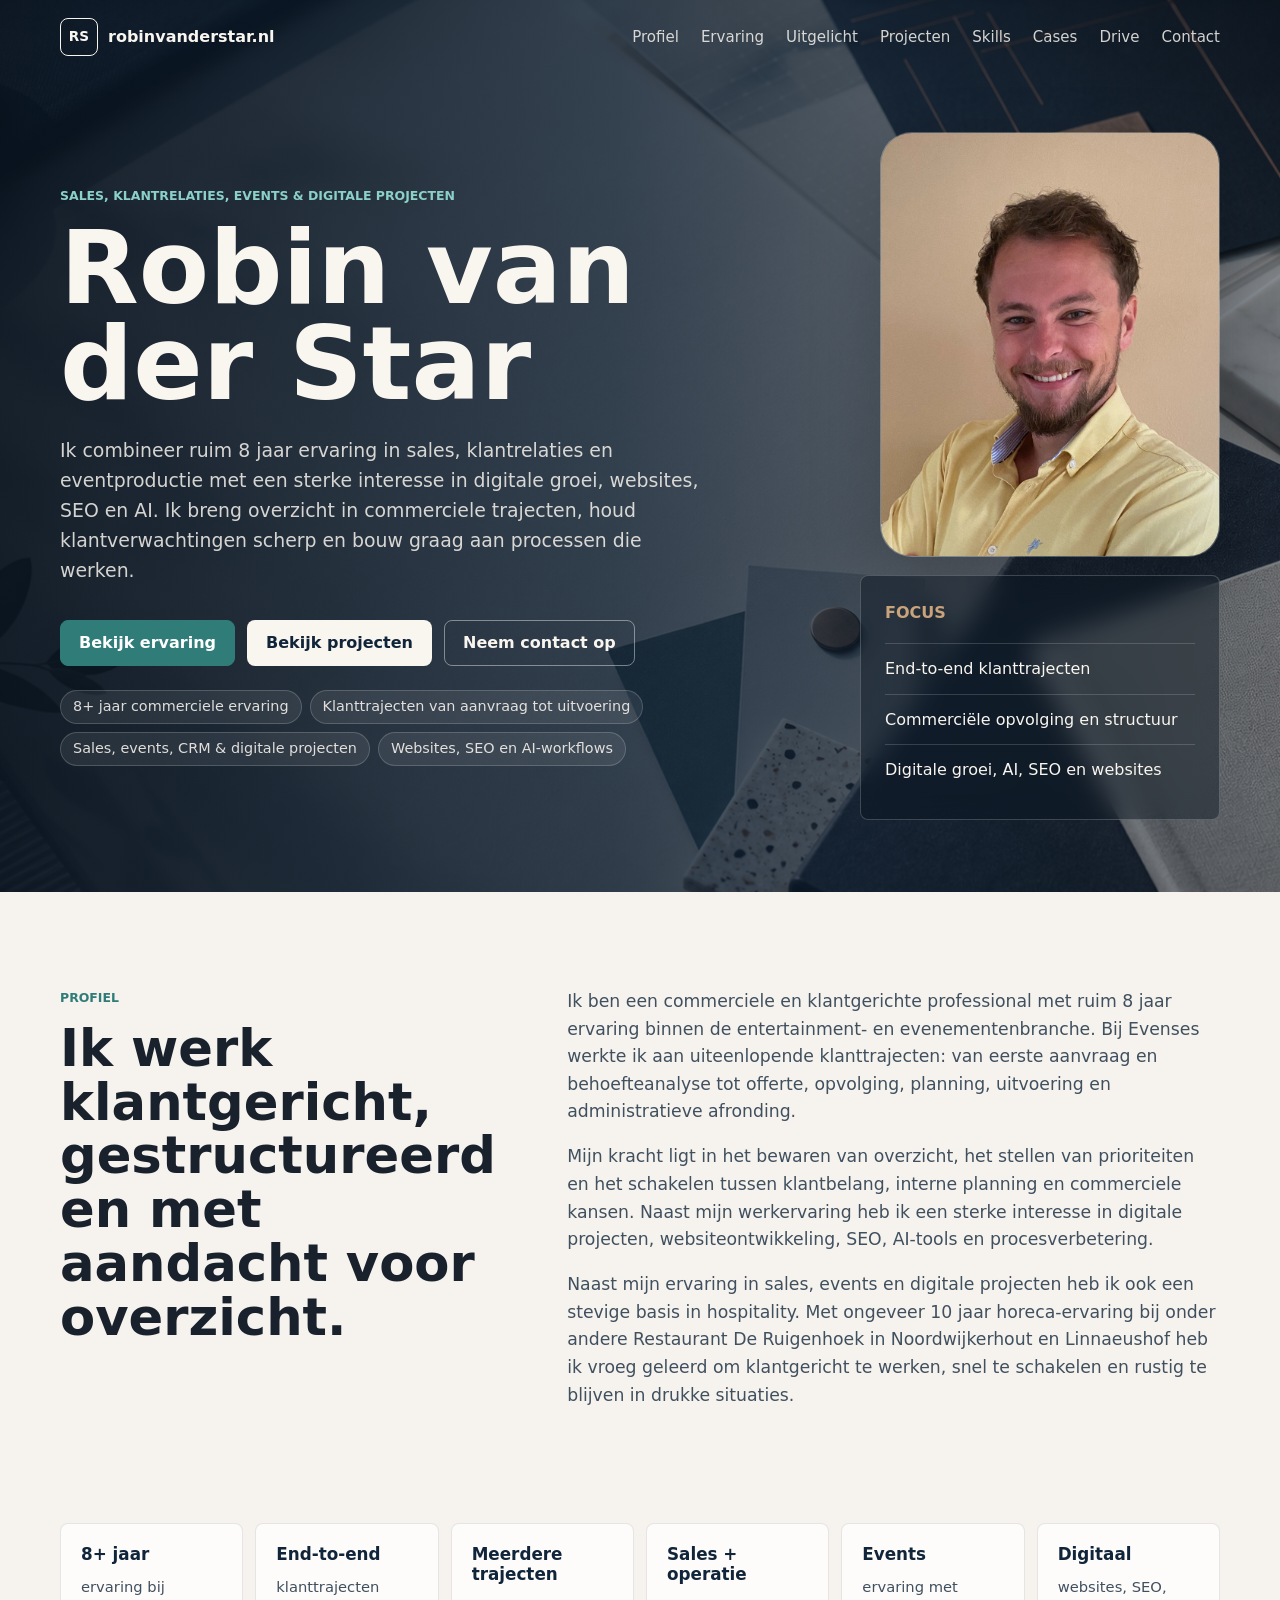
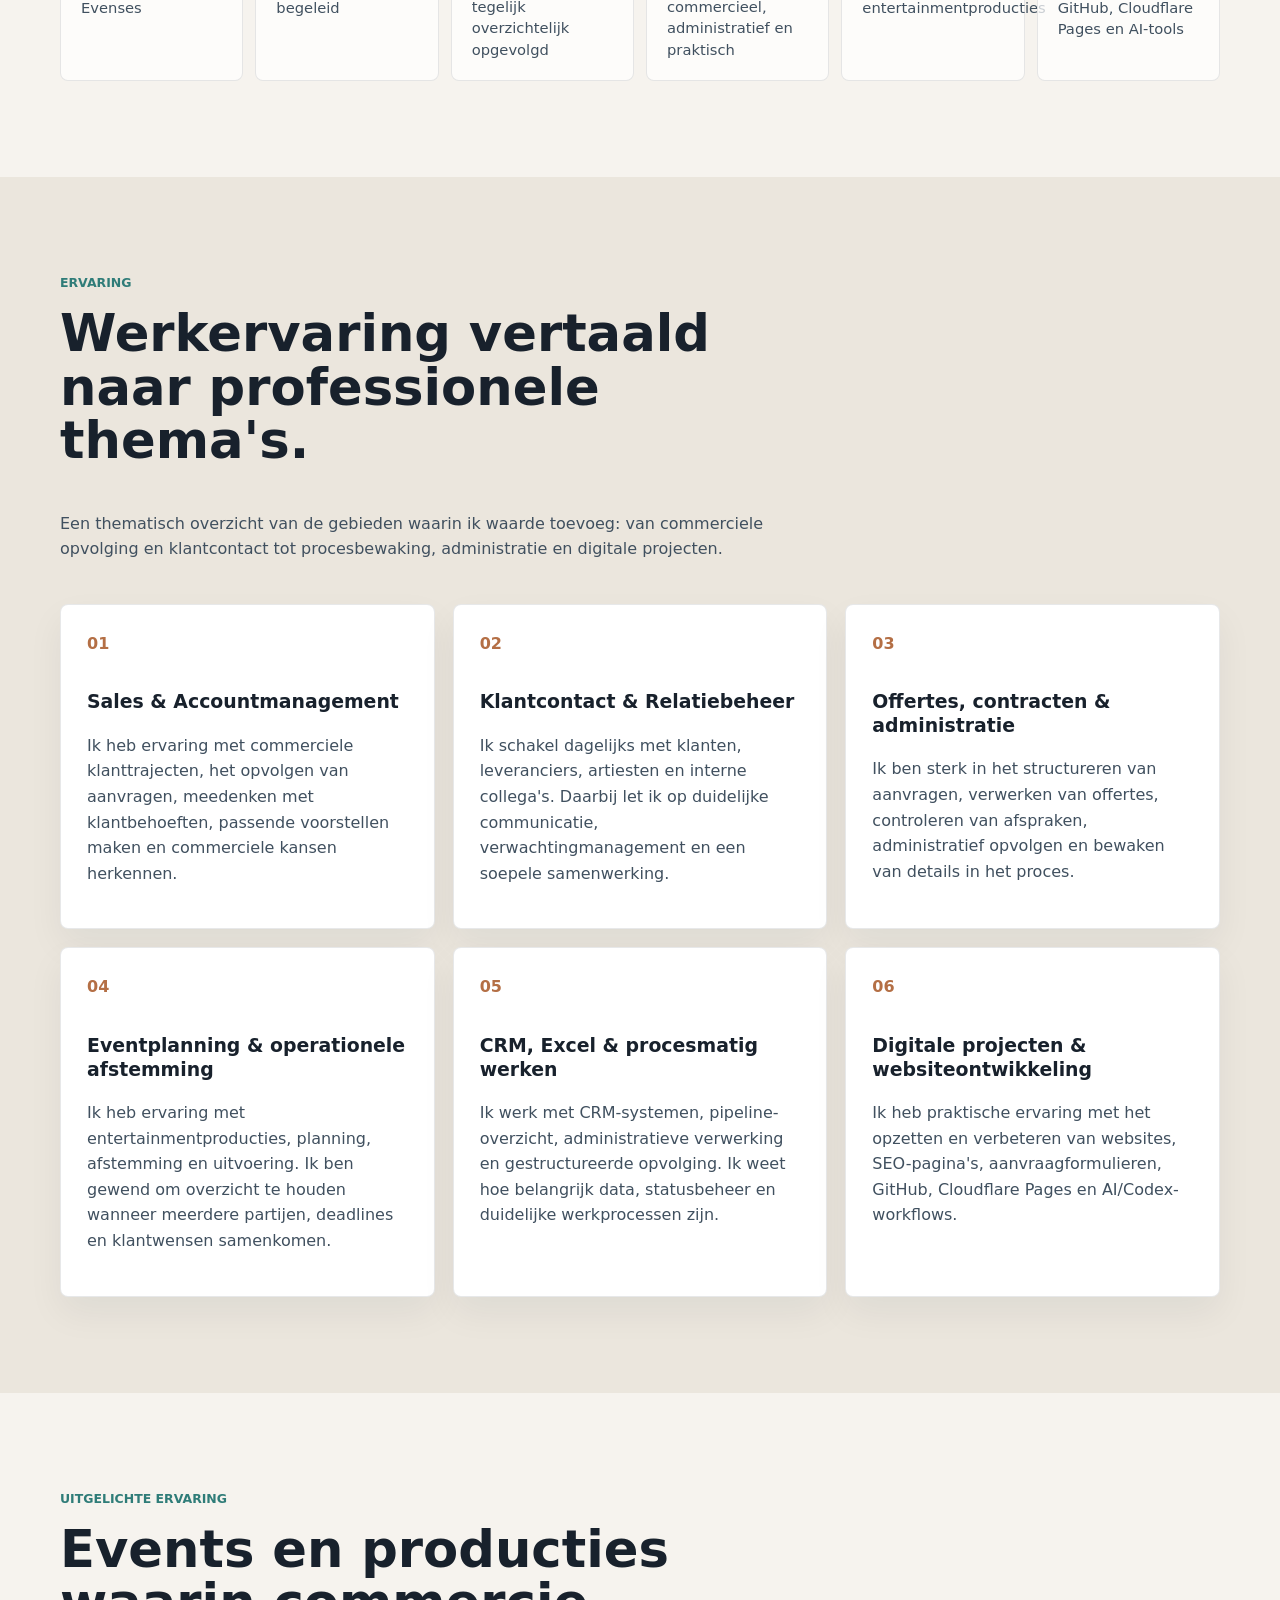
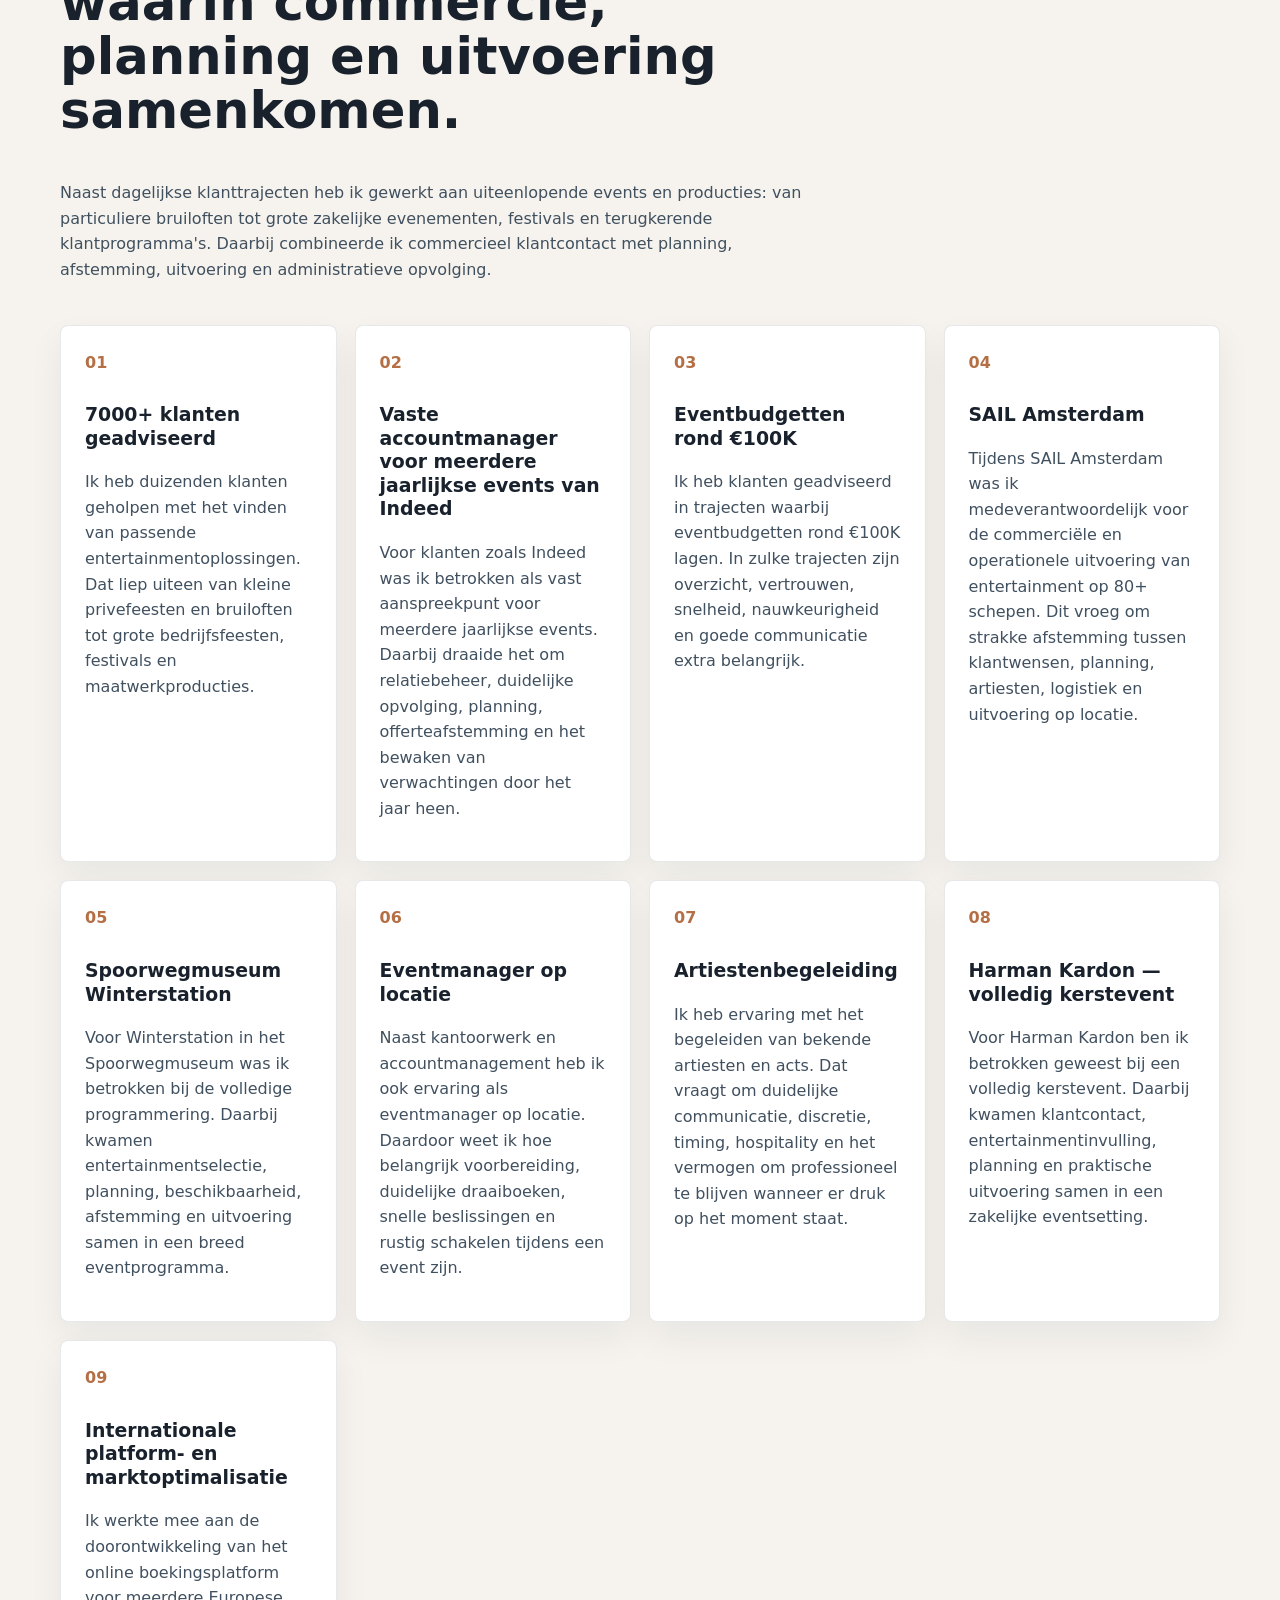
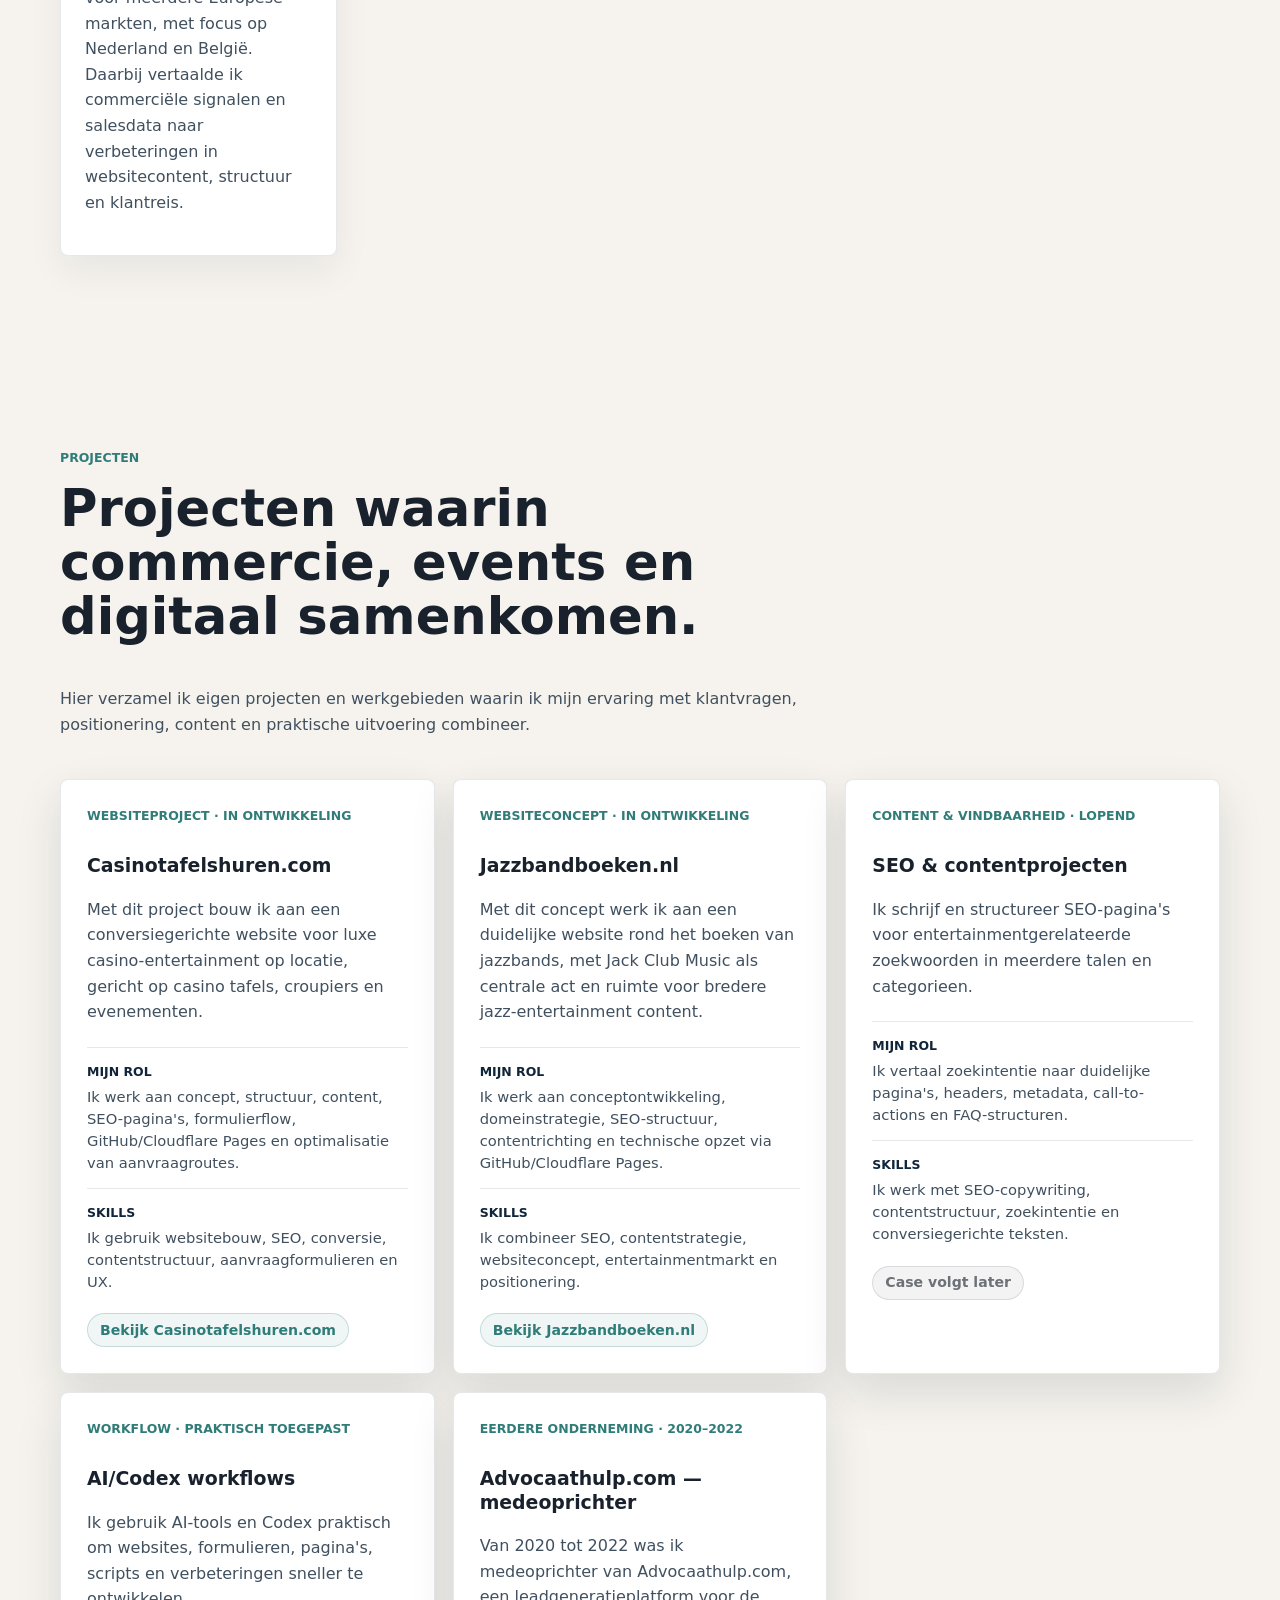
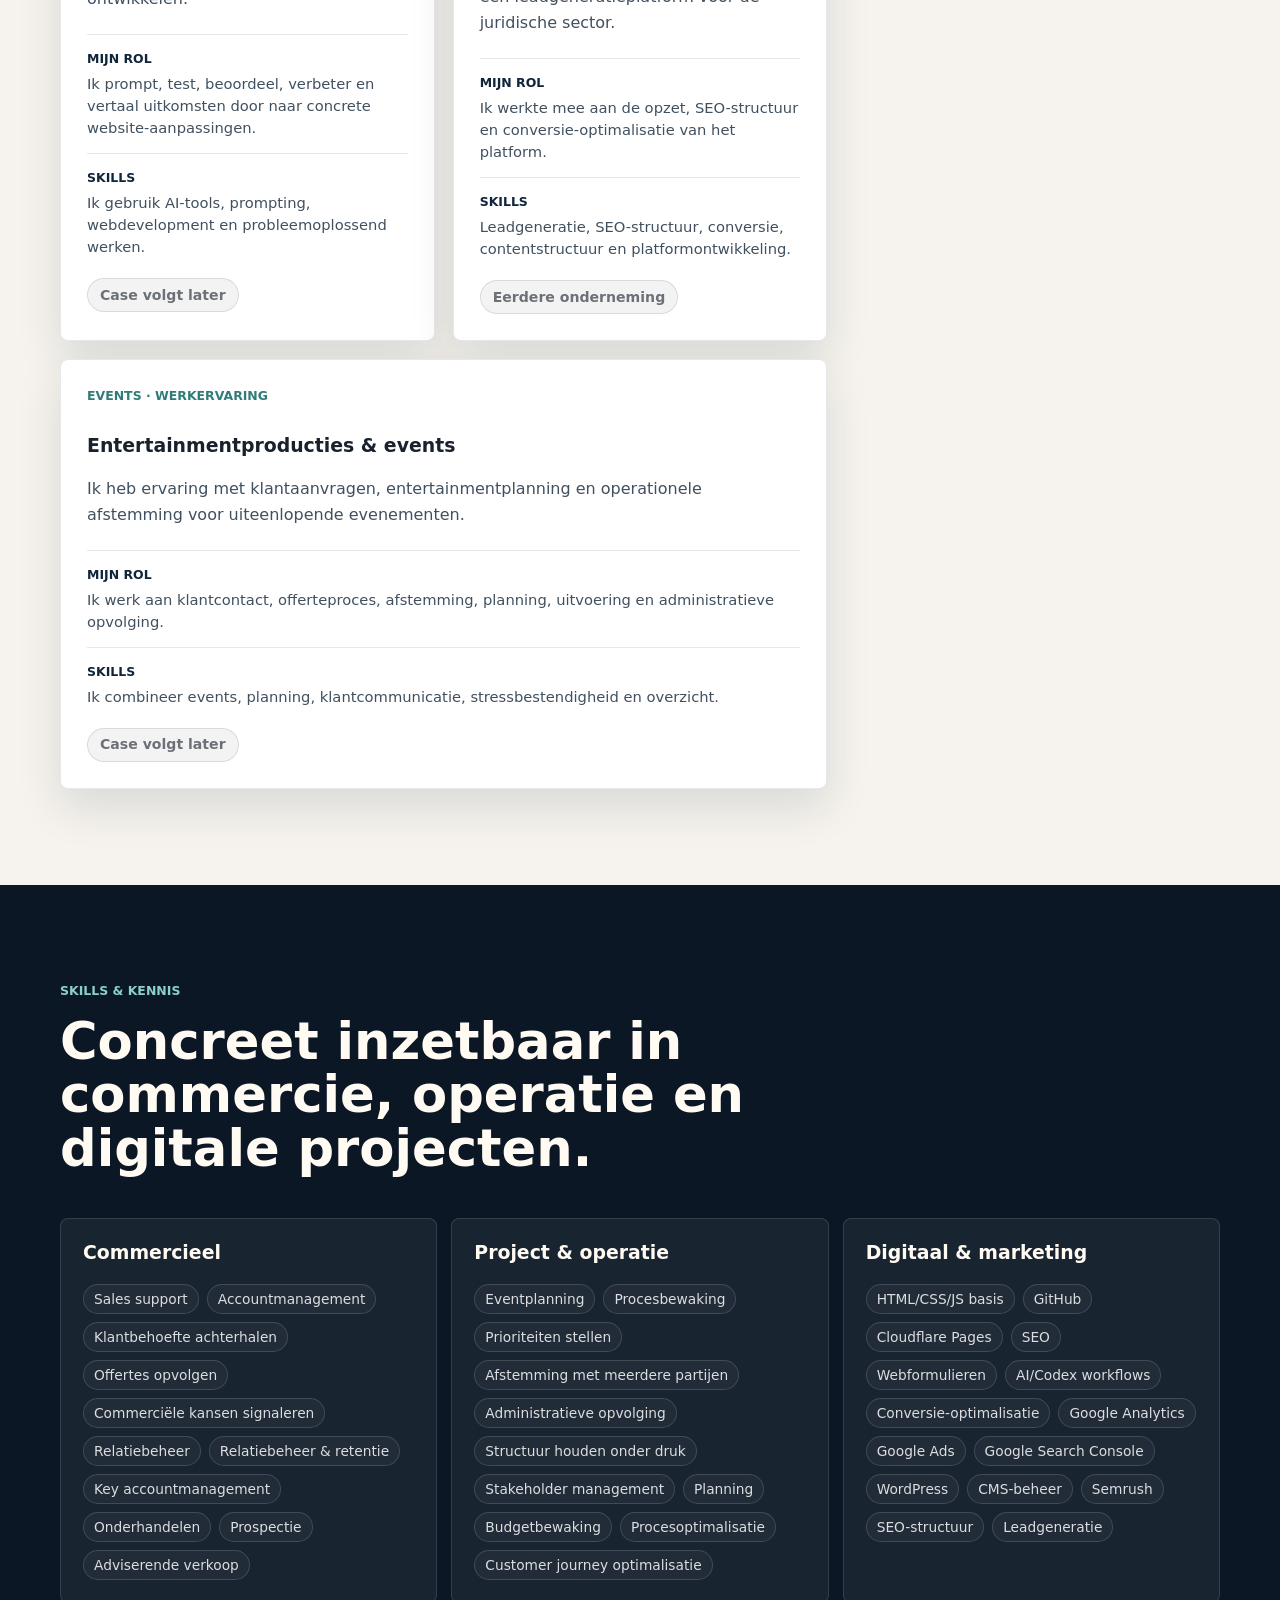
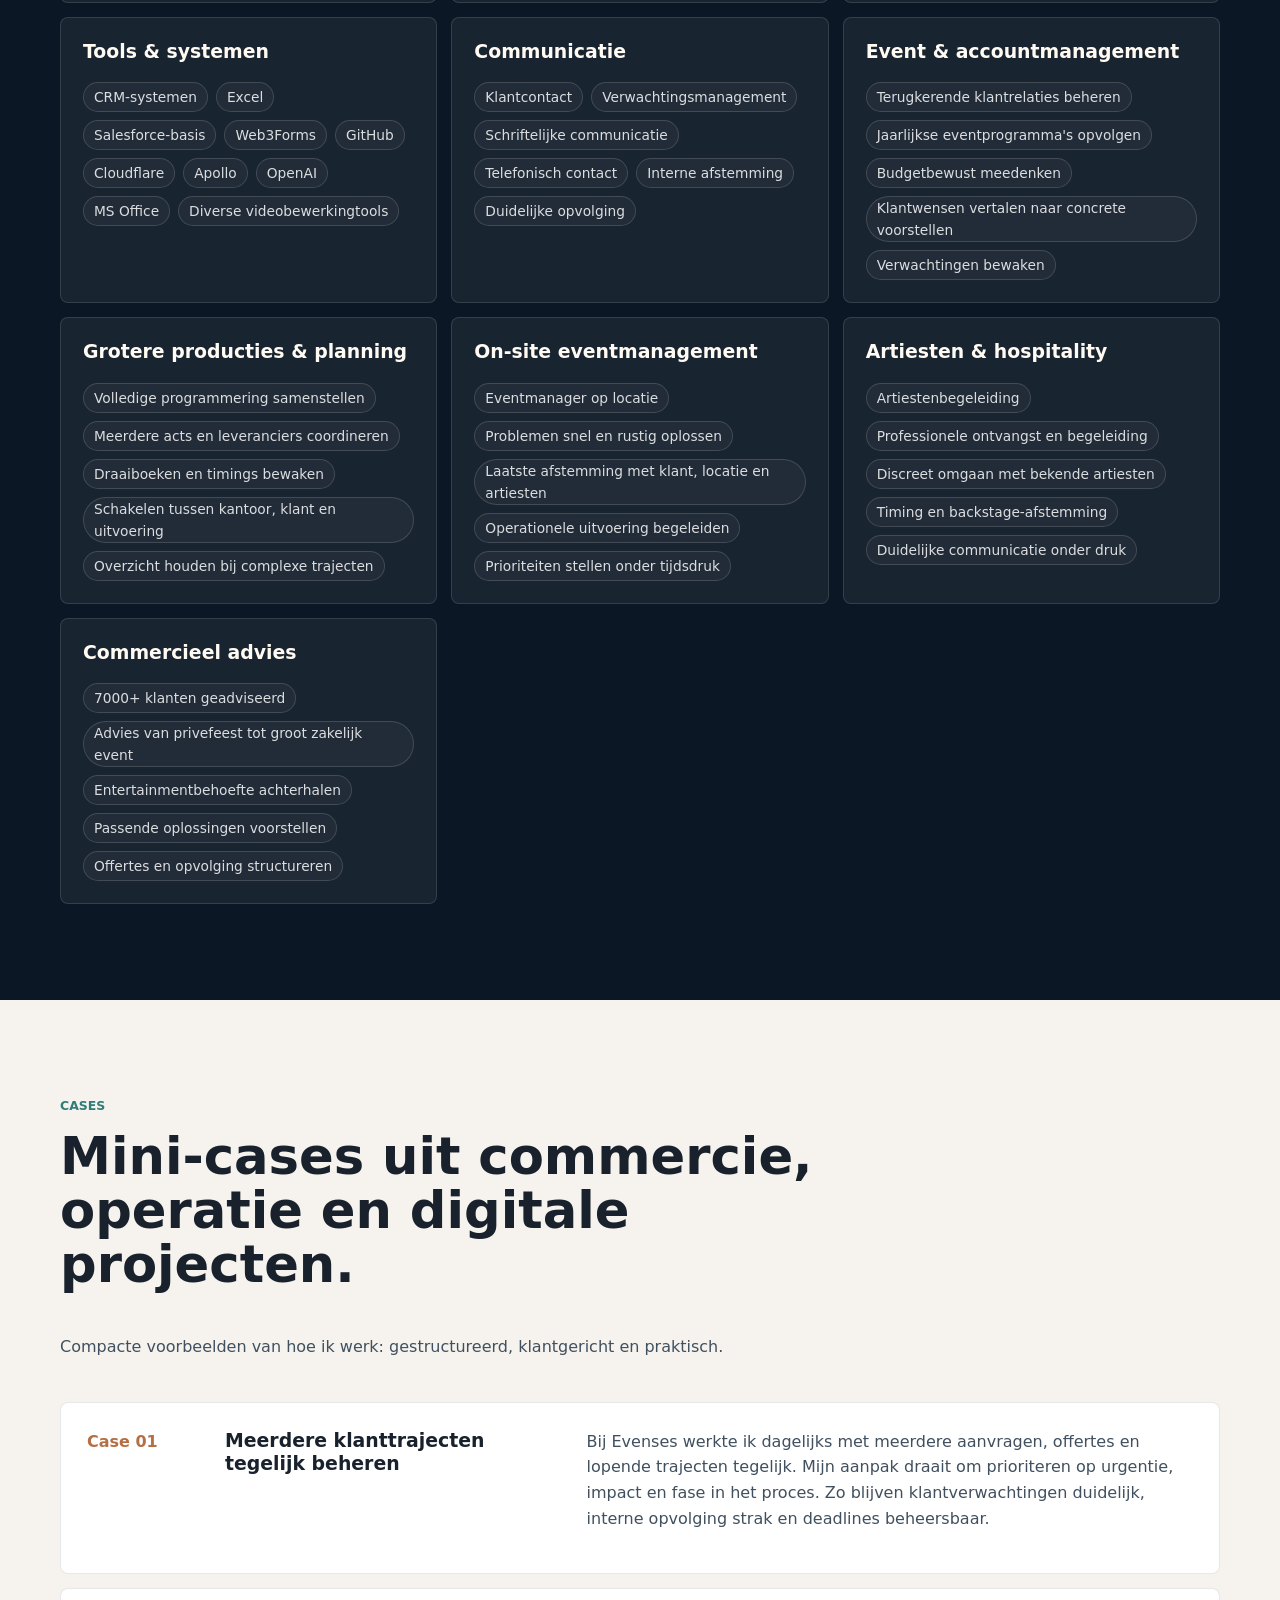
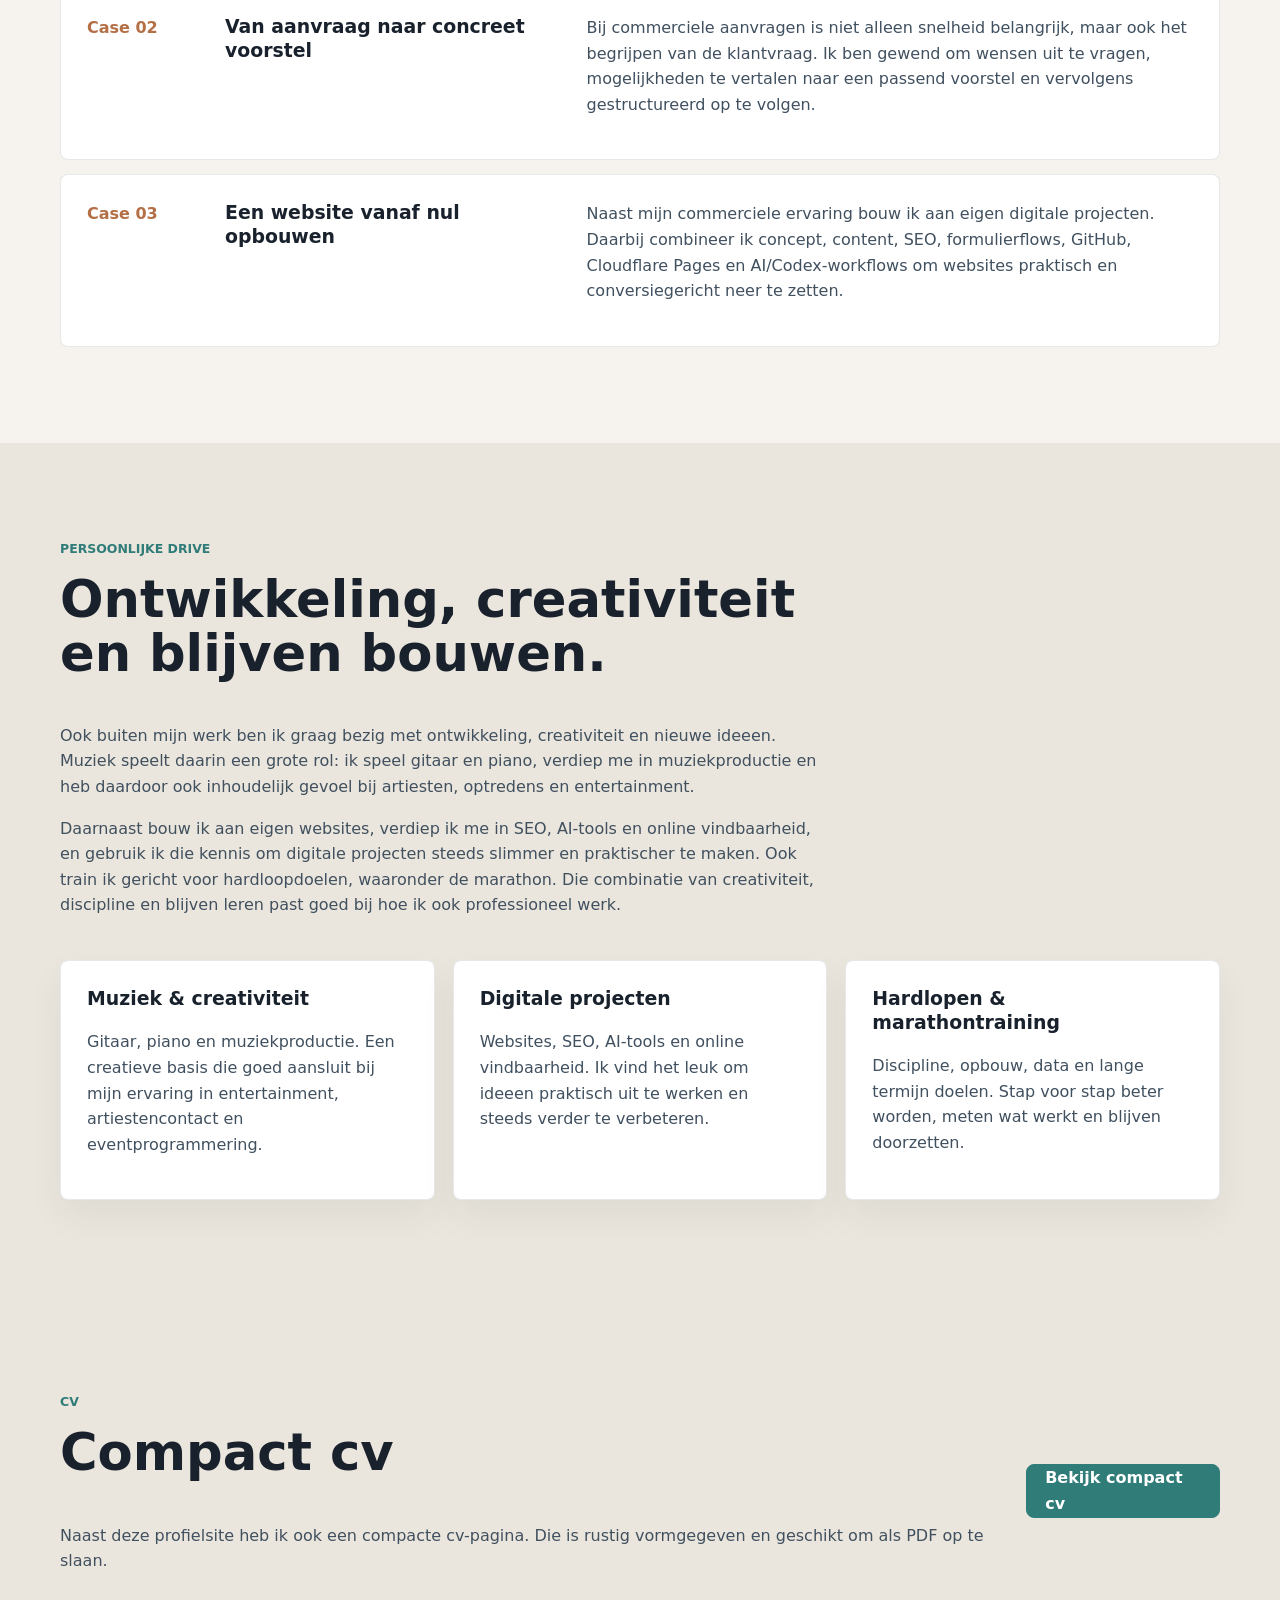
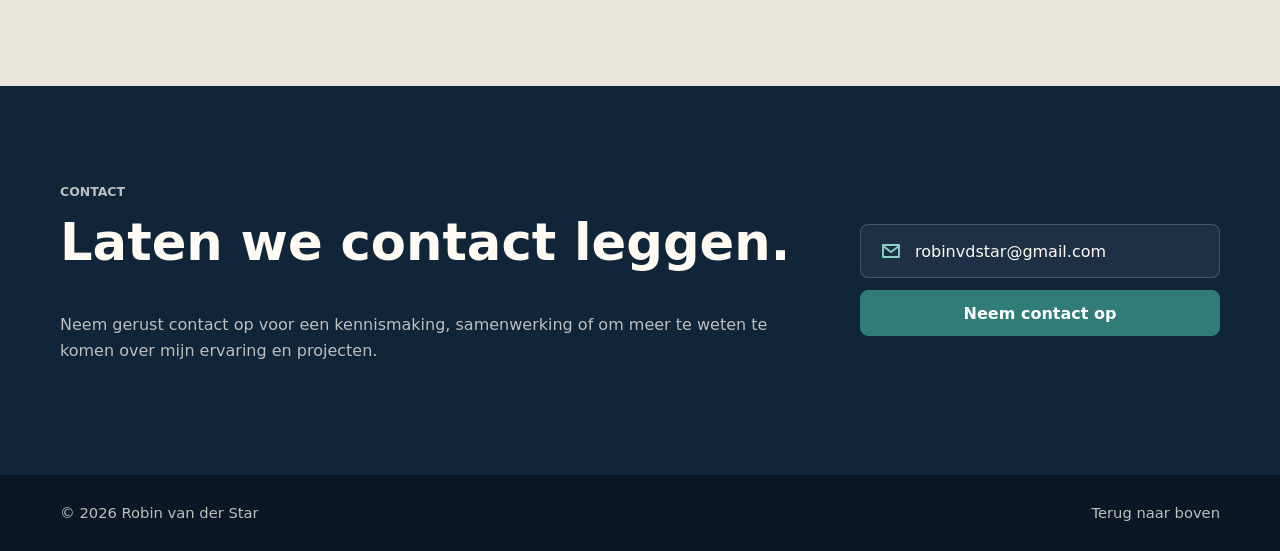
==== commit 0b8d16f0: "Add Advocaathulp and CV details" ====
--- a/index.html
+++ b/index.html
@@ -257,9 +257,9 @@
               <span class="experience-index">04</span>
               <h3>SAIL Amsterdam</h3>
               <p>
-                Ik ben betrokken geweest bij entertainment rondom SAIL Amsterdam, waaronder producties op grote
-                schepen. Dit vroeg om strakke afstemming tussen klantwensen, planning, logistiek, artiesten en
-                uitvoering op locatie.
+                Tijdens SAIL Amsterdam was ik medeverantwoordelijk voor de commerciële en operationele uitvoering van
+                entertainment op 80+ schepen. Dit vroeg om strakke afstemming tussen klantwensen, planning, artiesten,
+                logistiek en uitvoering op locatie.
               </p>
             </article>
             <article class="experience-card">
@@ -295,6 +295,15 @@
               <p>
                 Voor Harman Kardon ben ik betrokken geweest bij een volledig kerstevent. Daarbij kwamen klantcontact,
                 entertainmentinvulling, planning en praktische uitvoering samen in een zakelijke eventsetting.
+              </p>
+            </article>
+            <article class="experience-card">
+              <span class="experience-index">09</span>
+              <h3>Internationale platform- en marktoptimalisatie</h3>
+              <p>
+                Ik werkte mee aan de doorontwikkeling van het online boekingsplatform voor meerdere Europese markten,
+                met focus op Nederland en België. Daarbij vertaalde ik commerciële signalen en salesdata naar
+                verbeteringen in websitecontent, structuur en klantreis.
               </p>
             </article>
           </div>
@@ -369,6 +378,19 @@
               </dl>
               <span class="project-status">Case volgt later</span>
             </article>
+            <article class="project-card">
+              <div class="card-meta">Eerdere onderneming · 2020–2022</div>
+              <h3>Advocaathulp.com — medeoprichter</h3>
+              <p>
+                Van 2020 tot 2022 was ik medeoprichter van Advocaathulp.com, een leadgeneratieplatform voor de
+                juridische sector.
+              </p>
+              <dl class="project-details">
+                <div><dt>Mijn rol</dt><dd>Ik werkte mee aan de opzet, SEO-structuur en conversie-optimalisatie van het platform.</dd></div>
+                <div><dt>Skills</dt><dd>Leadgeneratie, SEO-structuur, conversie, contentstructuur en platformontwikkeling.</dd></div>
+              </dl>
+              <span class="project-status">Eerdere onderneming</span>
+            </article>
             <article class="project-card project-card-wide">
               <div class="card-meta">Events · Werkervaring</div>
               <h3>Entertainmentproducties & events</h3>
@@ -401,12 +423,17 @@
                 <span>Accountmanagement</span>
                 <span>Klantbehoefte achterhalen</span>
                 <span>Offertes opvolgen</span>
-                <span>Commerciele kansen signaleren</span>
+                <span>Commerciële kansen signaleren</span>
                 <span>Relatiebeheer</span>
-              </div>
-            </article>
-            <article class="skill-group">
-              <h3>Operationeel</h3>
+                <span>Relatiebeheer & retentie</span>
+                <span>Key accountmanagement</span>
+                <span>Onderhandelen</span>
+                <span>Prospectie</span>
+                <span>Adviserende verkoop</span>
+              </div>
+            </article>
+            <article class="skill-group">
+              <h3>Project & operatie</h3>
               <div class="tag-list">
                 <span>Eventplanning</span>
                 <span>Procesbewaking</span>
@@ -414,10 +441,15 @@
                 <span>Afstemming met meerdere partijen</span>
                 <span>Administratieve opvolging</span>
                 <span>Structuur houden onder druk</span>
-              </div>
-            </article>
-            <article class="skill-group">
-              <h3>Digitaal</h3>
+                <span>Stakeholder management</span>
+                <span>Planning</span>
+                <span>Budgetbewaking</span>
+                <span>Procesoptimalisatie</span>
+                <span>Customer journey optimalisatie</span>
+              </div>
+            </article>
+            <article class="skill-group">
+              <h3>Digitaal & marketing</h3>
               <div class="tag-list">
                 <span>HTML/CSS/JS basis</span>
                 <span>GitHub</span>
@@ -426,6 +458,14 @@
                 <span>Webformulieren</span>
                 <span>AI/Codex workflows</span>
                 <span>Conversie-optimalisatie</span>
+                <span>Google Analytics</span>
+                <span>Google Ads</span>
+                <span>Google Search Console</span>
+                <span>WordPress</span>
+                <span>CMS-beheer</span>
+                <span>Semrush</span>
+                <span>SEO-structuur</span>
+                <span>Leadgeneratie</span>
               </div>
             </article>
             <article class="skill-group">
@@ -437,6 +477,10 @@
                 <span>Web3Forms</span>
                 <span>GitHub</span>
                 <span>Cloudflare</span>
+                <span>Apollo</span>
+                <span>OpenAI</span>
+                <span>MS Office</span>
+                <span>Diverse videobewerkingtools</span>
               </div>
             </article>
             <article class="skill-group">
--- a/style.css
+++ b/style.css
@@ -977,7 +977,7 @@
 }
 
 .cv-compact-grid {
-  grid-template-columns: repeat(3, minmax(0, 1fr));
+  grid-template-columns: repeat(2, minmax(0, 1fr));
 }
 
 .cv-skill-grid {
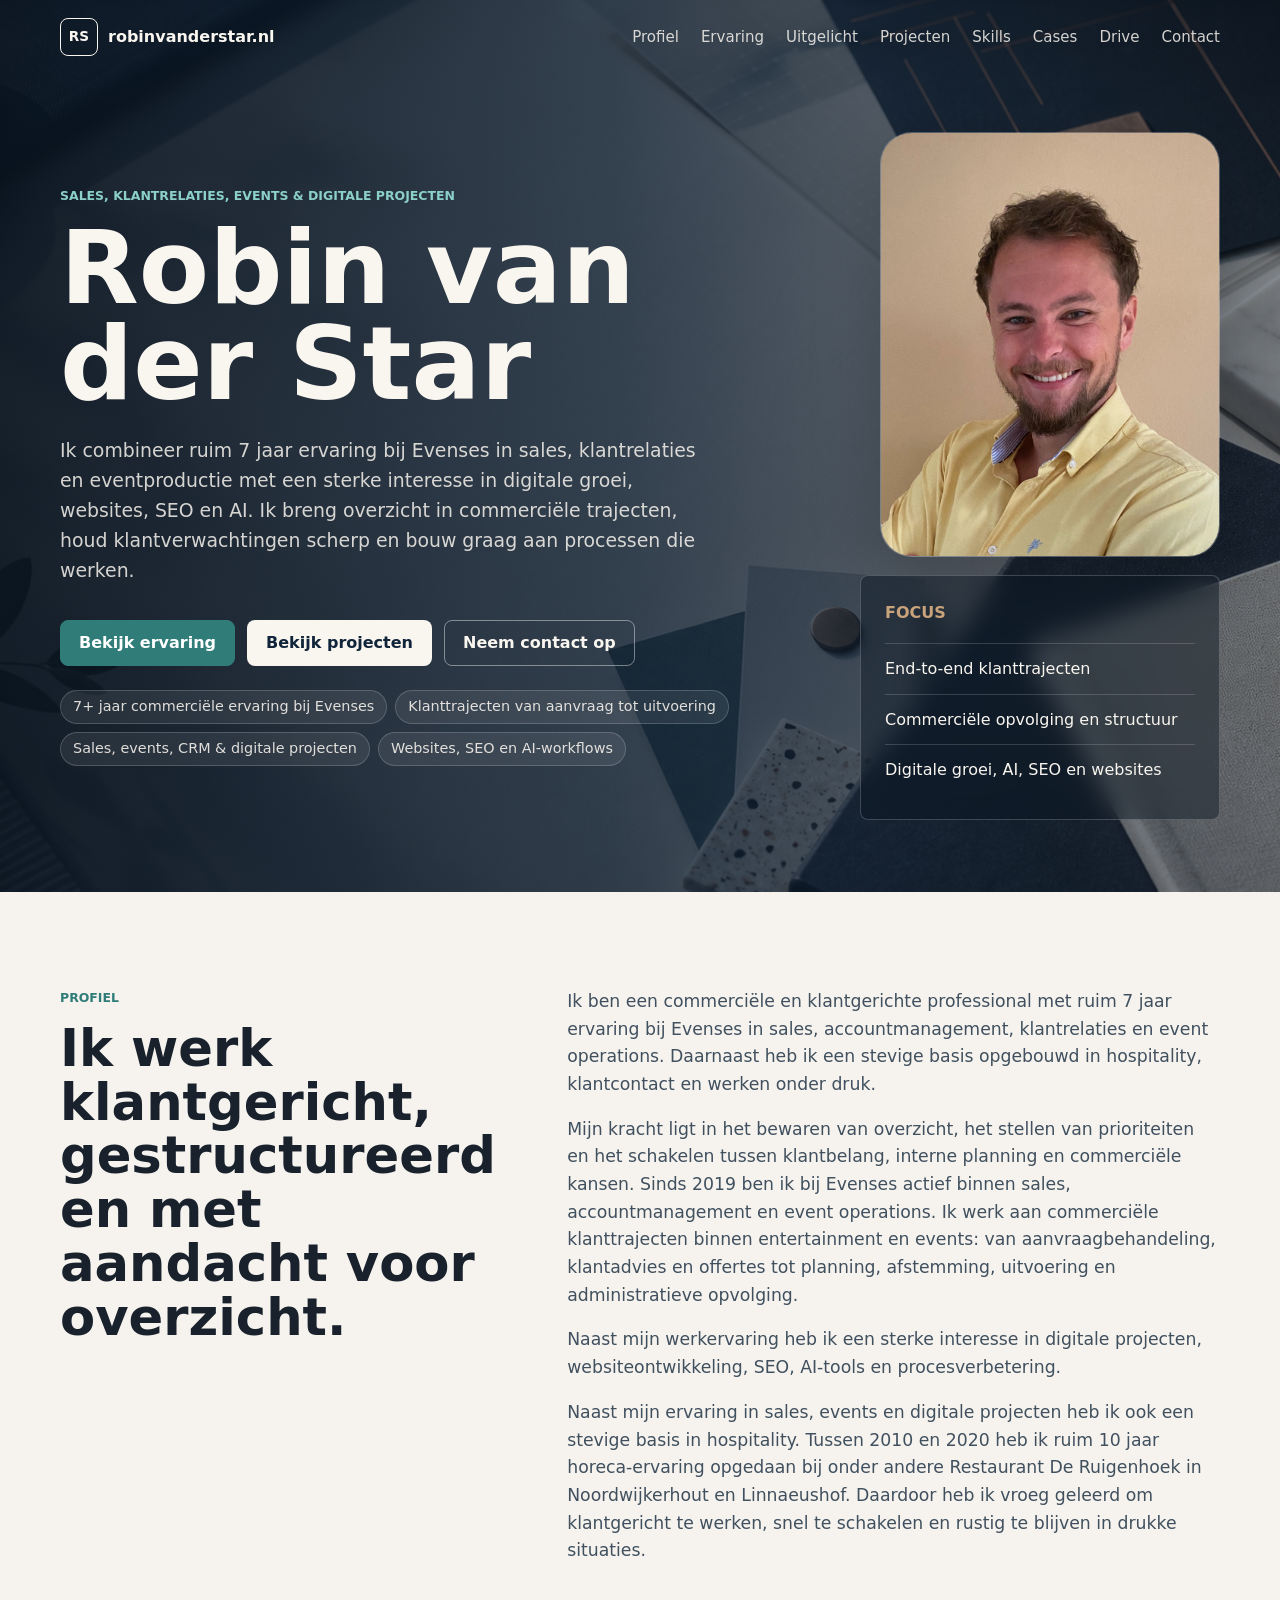
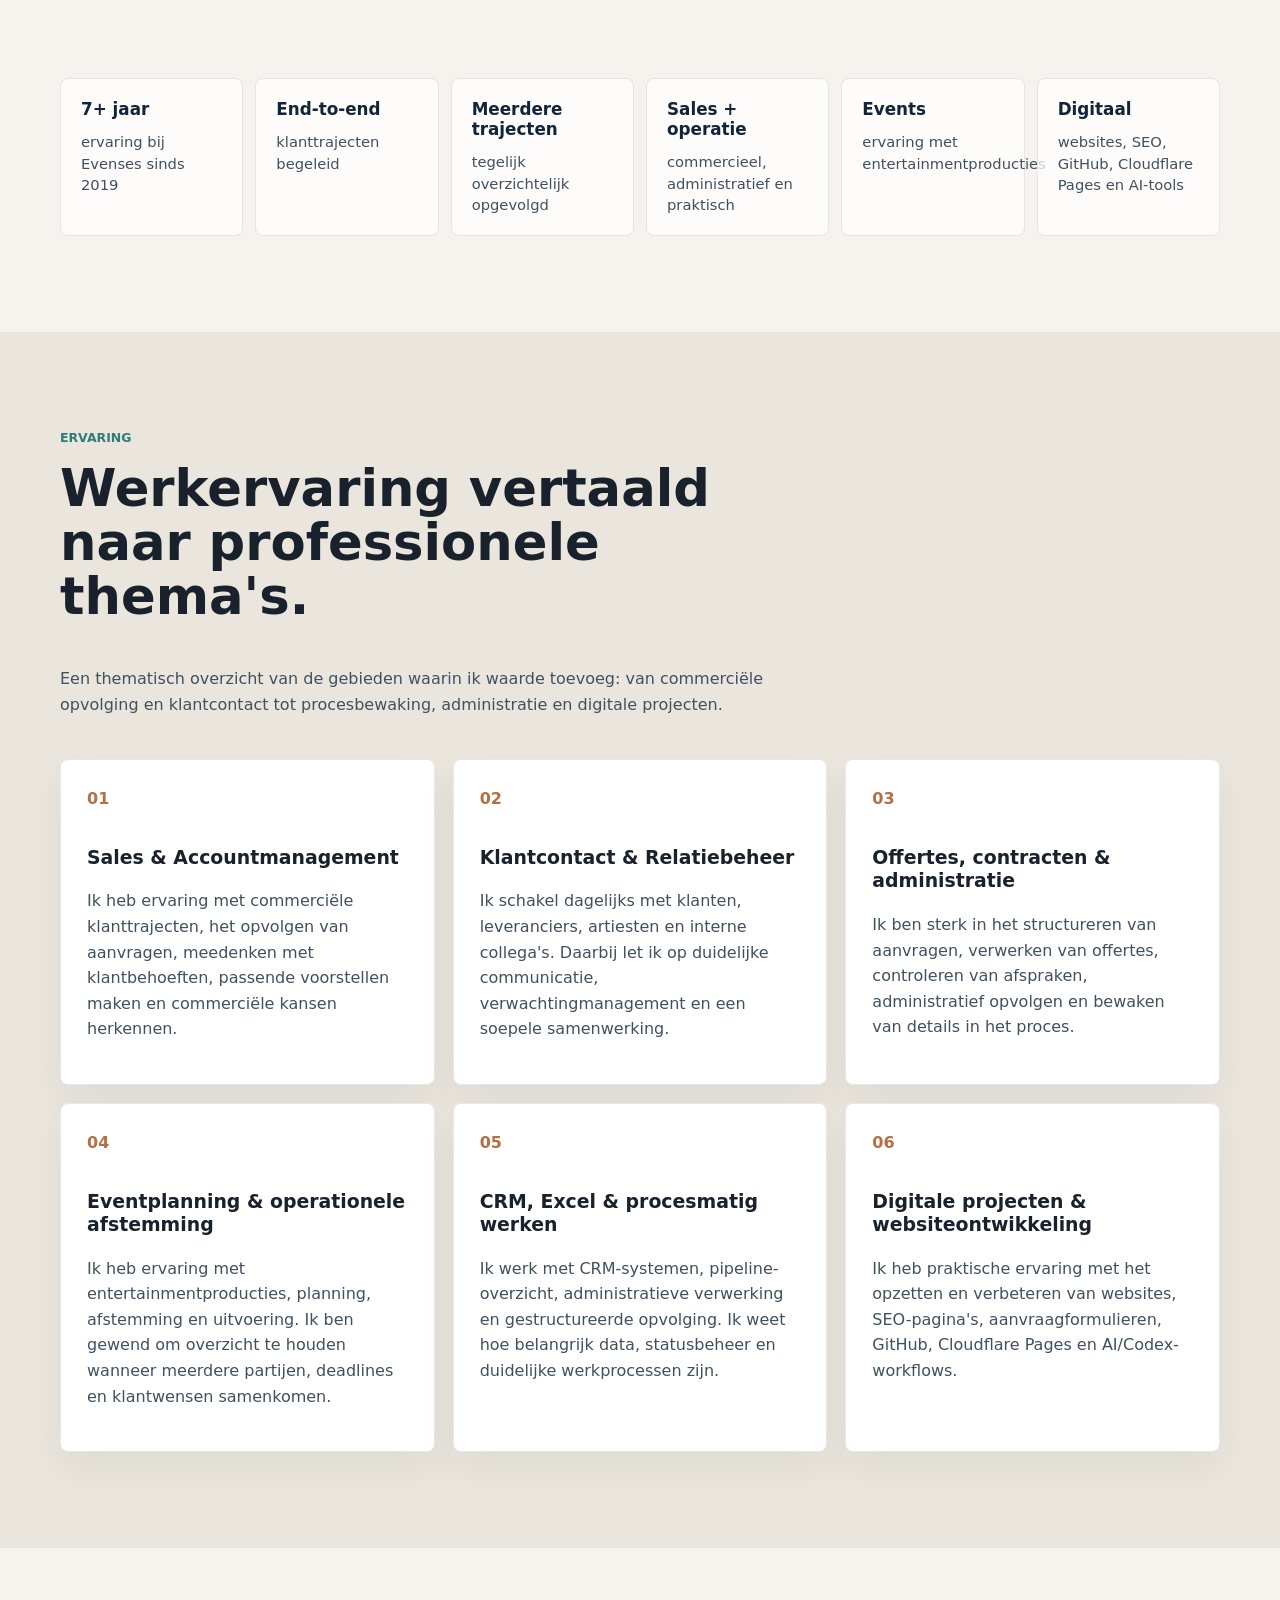
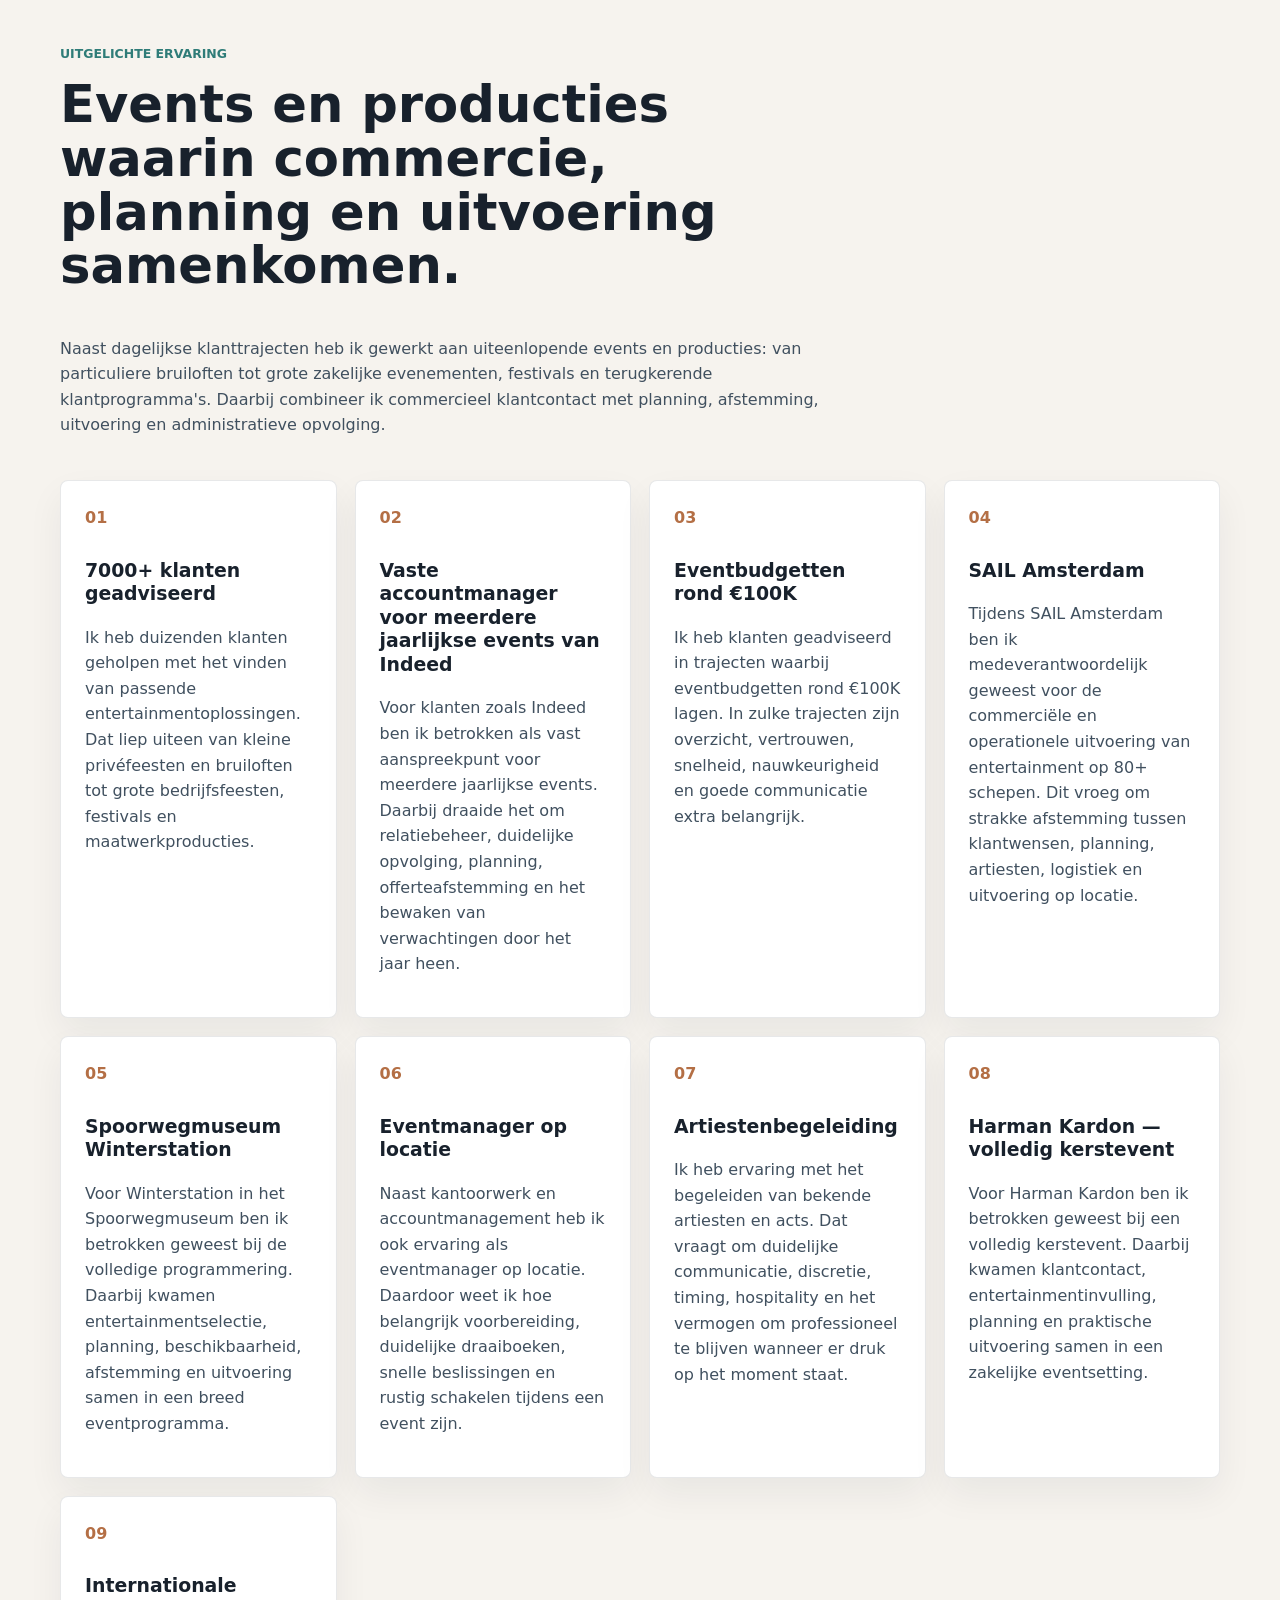
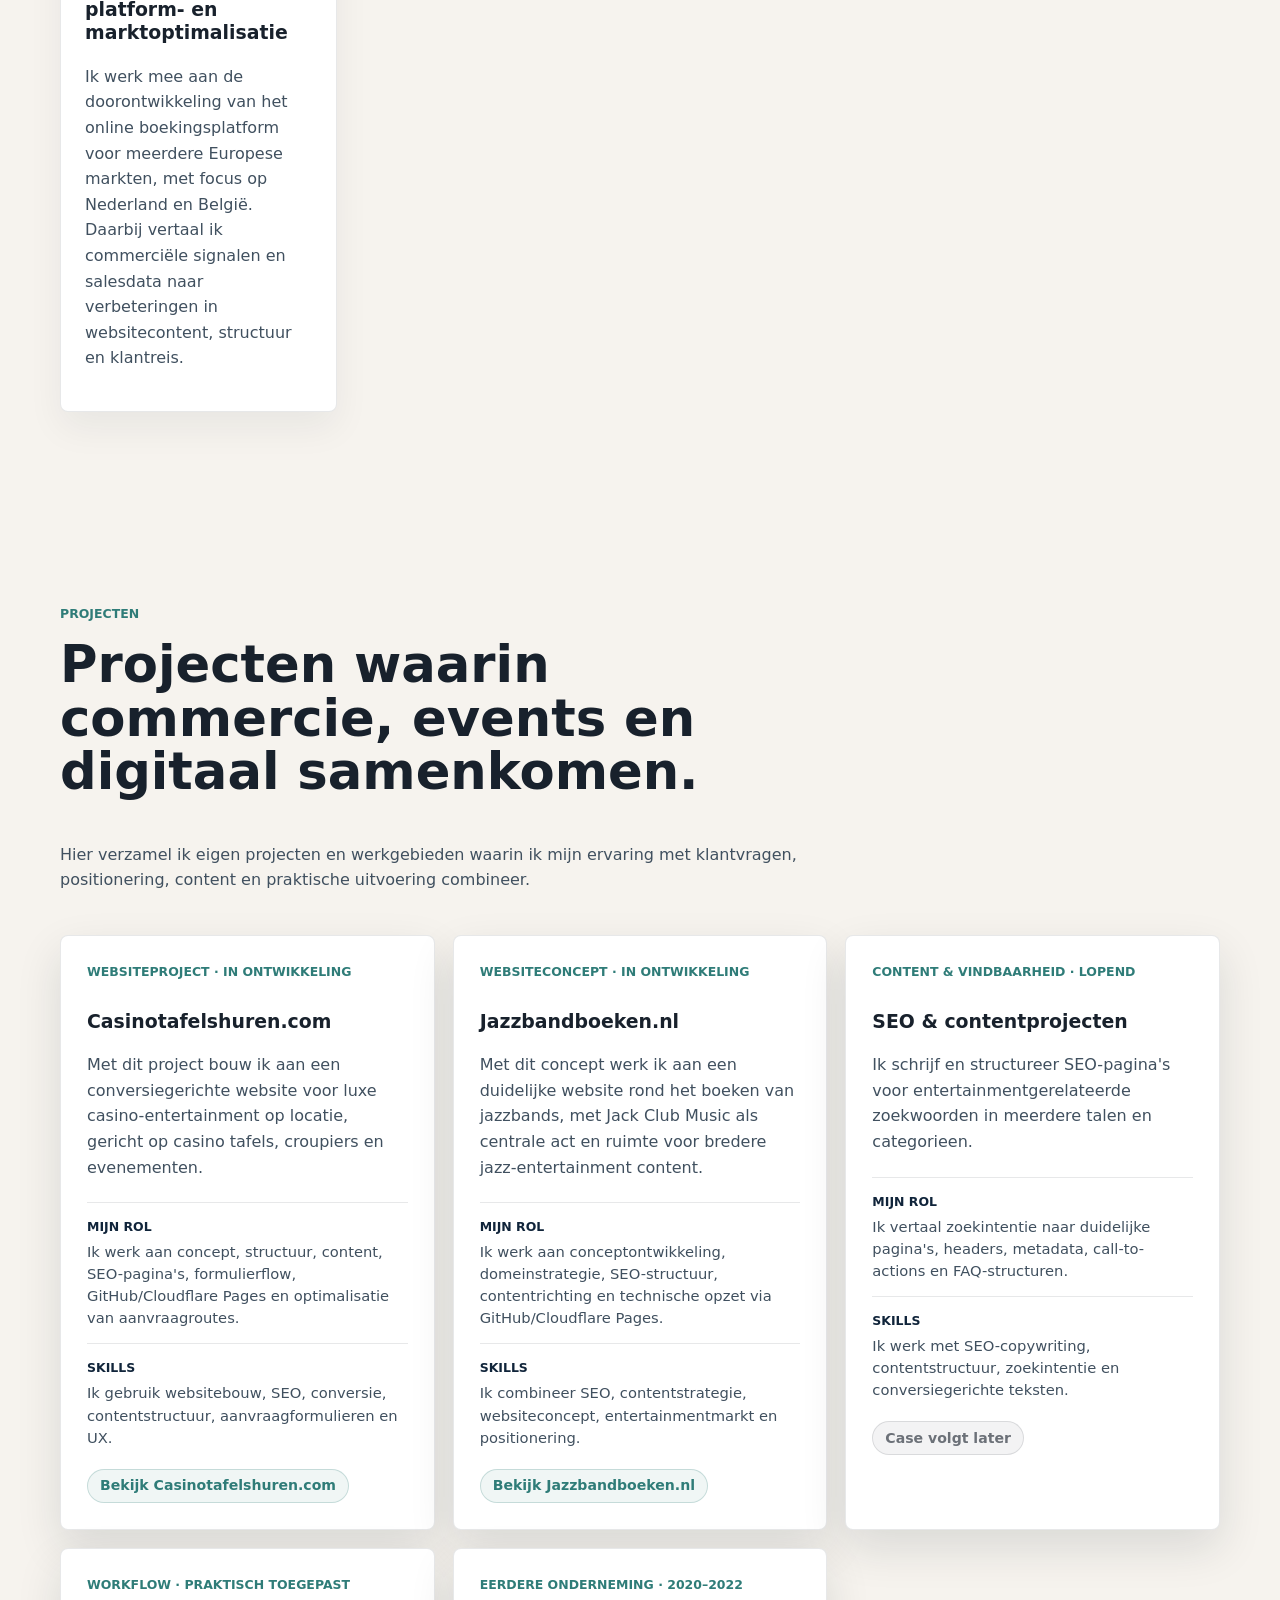
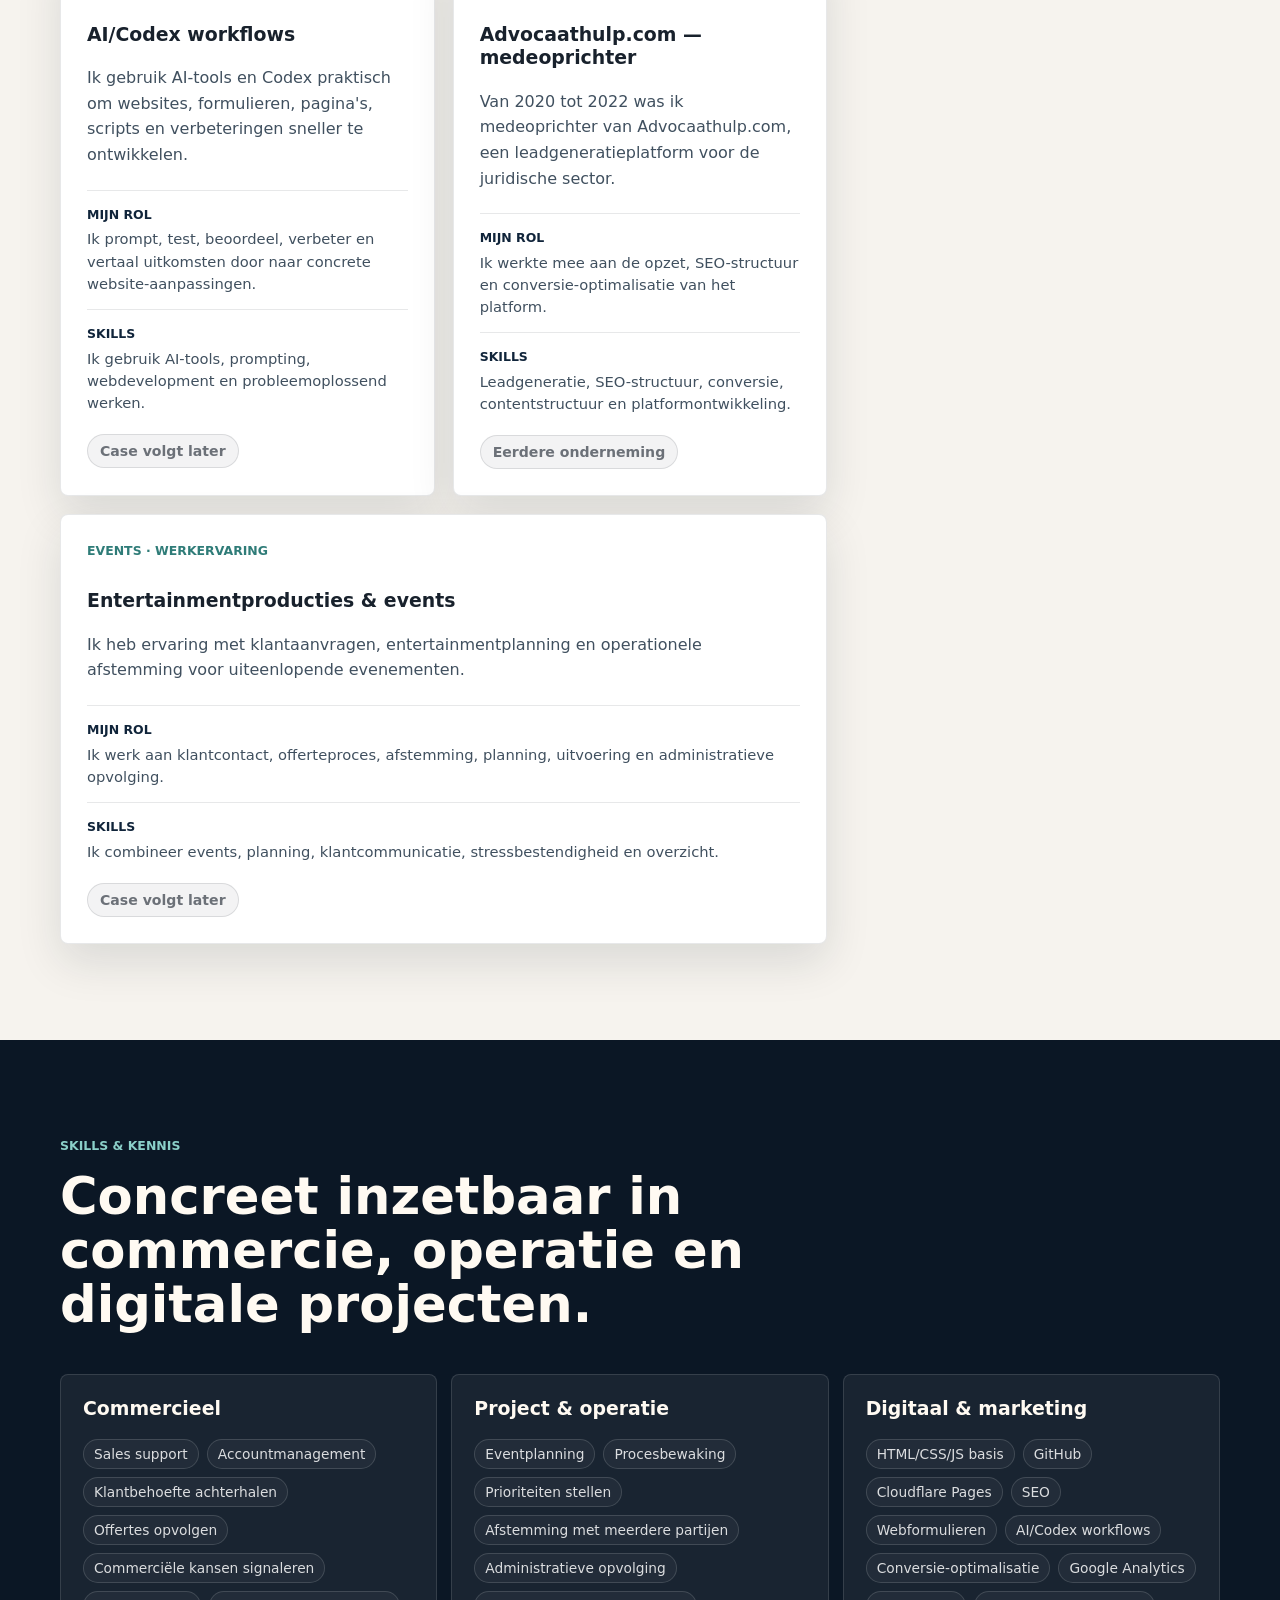
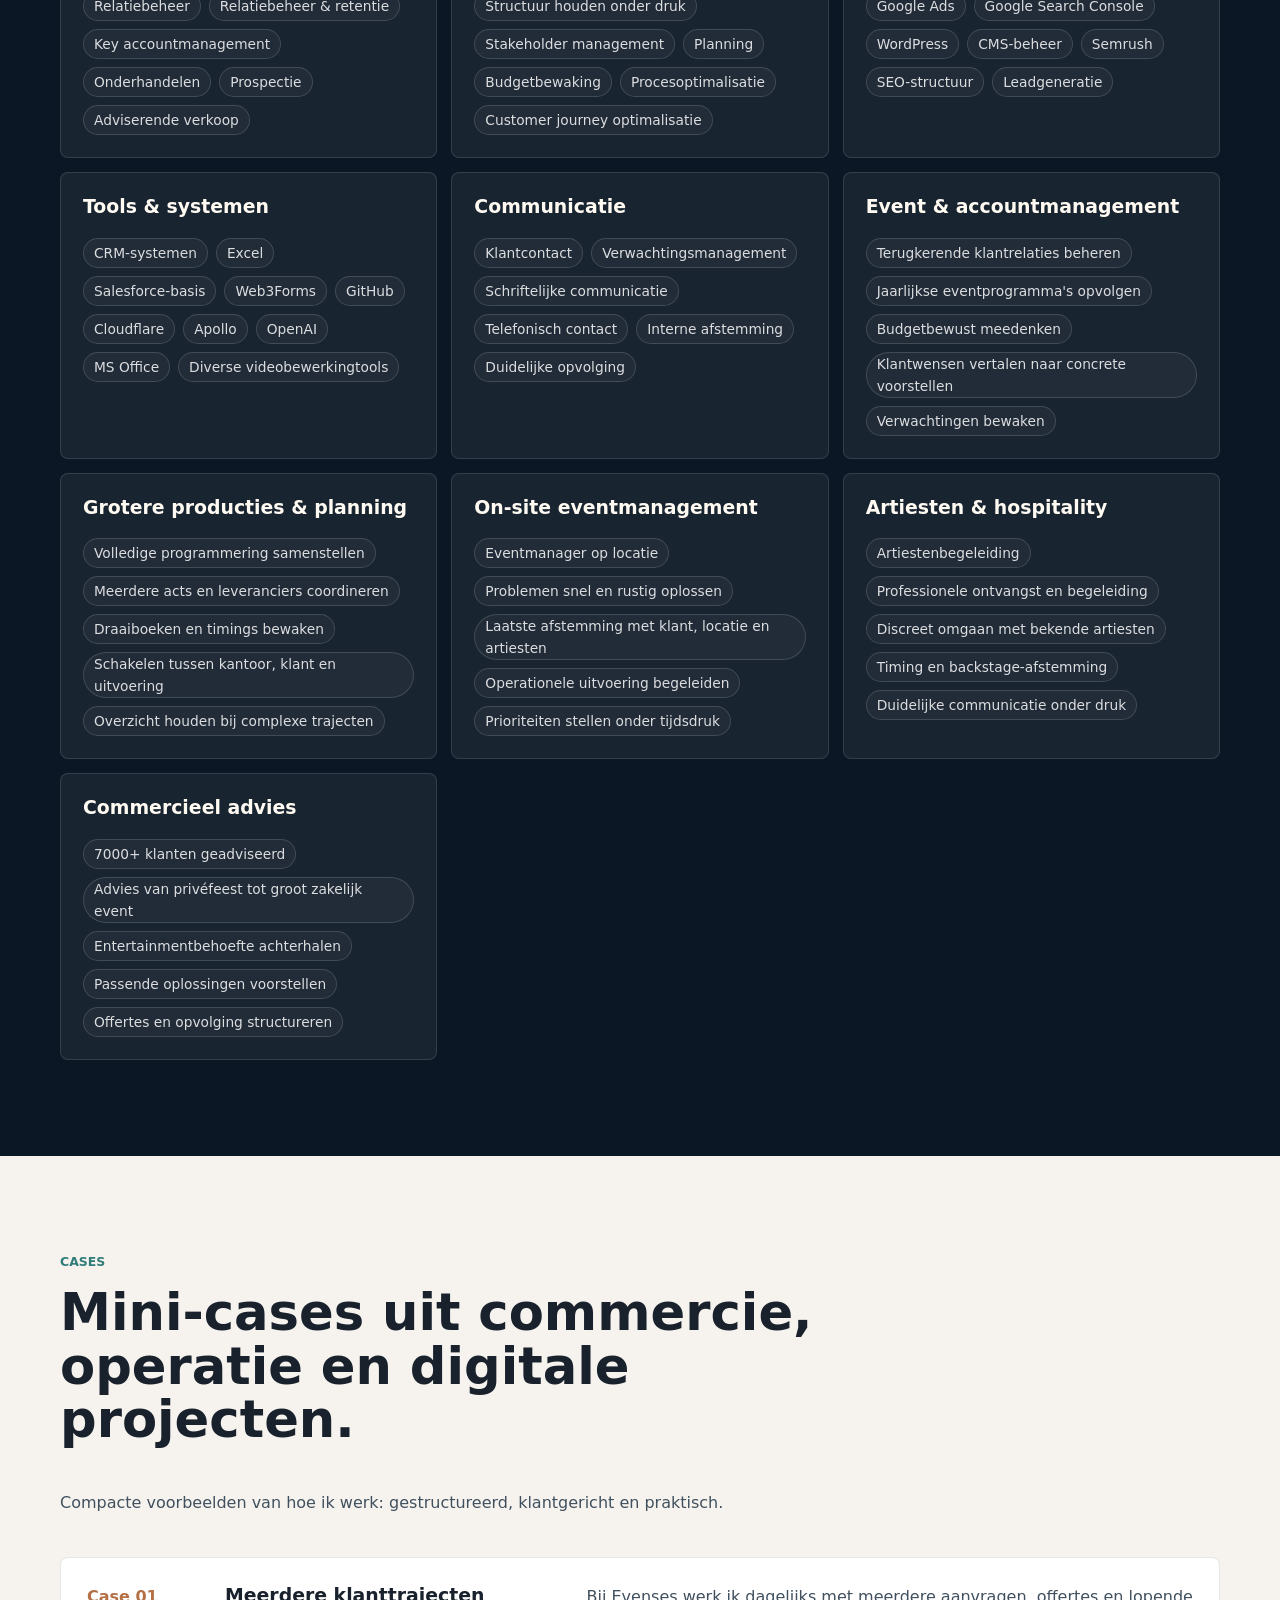
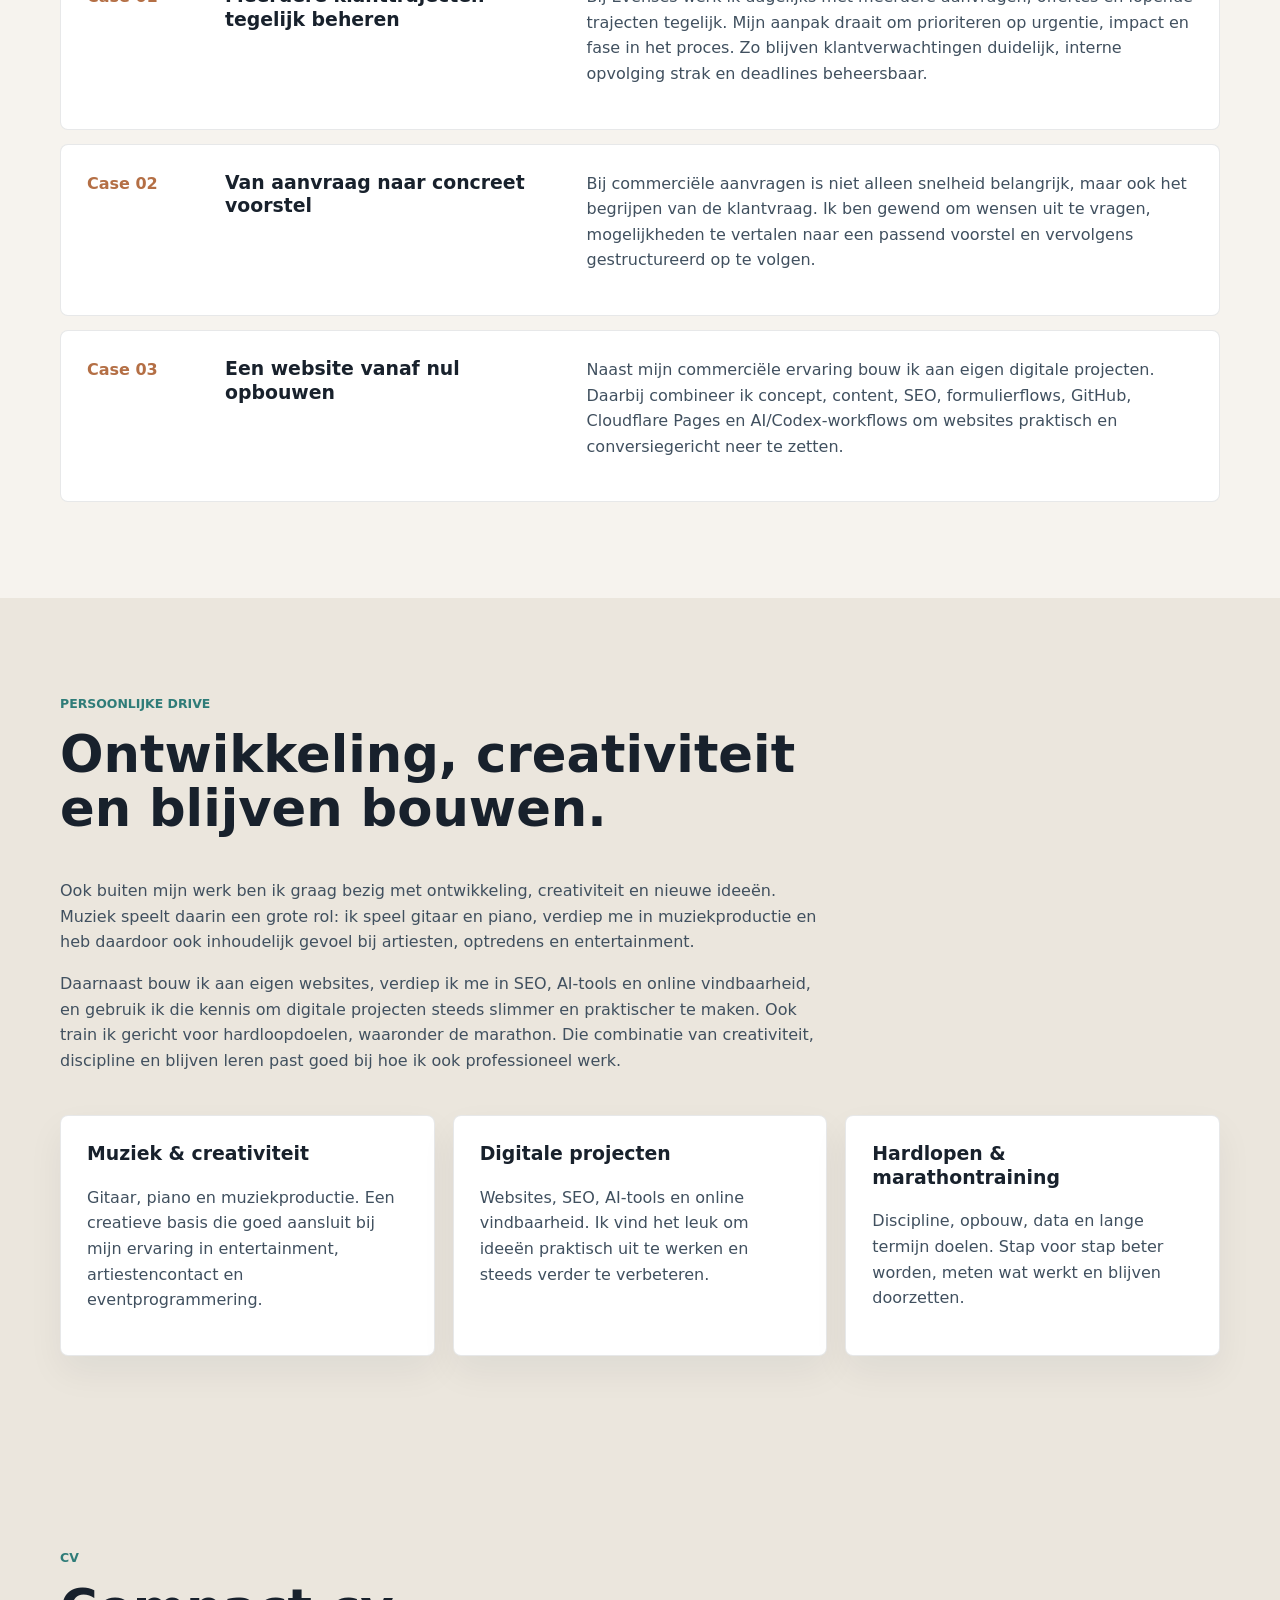
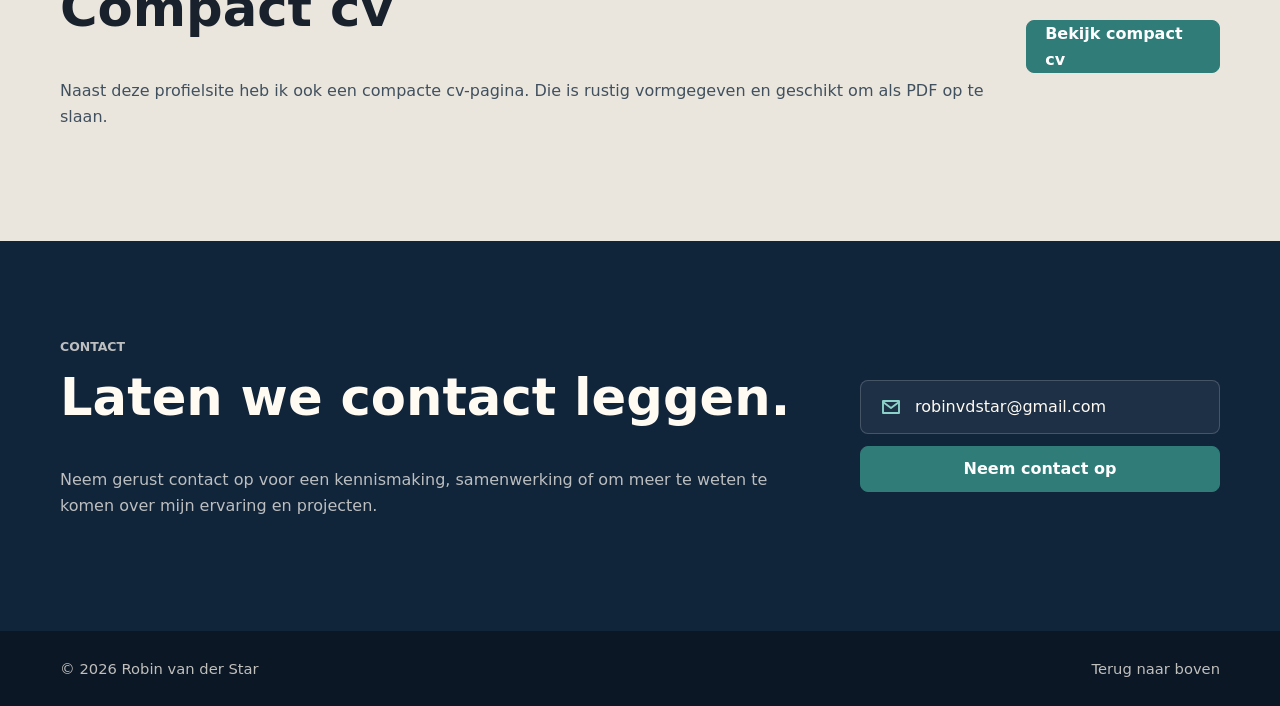
==== commit 533ef571: "Update Evenses role to current wording" ====
--- a/index.html
+++ b/index.html
@@ -55,8 +55,8 @@
             <p class="eyebrow">Sales, klantrelaties, events & digitale projecten</p>
             <h1>Robin van der Star</h1>
             <p class="hero-intro">
-              Ik combineer ruim 8 jaar ervaring in sales, klantrelaties en eventproductie met een sterke interesse in
-              digitale groei, websites, SEO en AI. Ik breng overzicht in commerciele trajecten, houd
+              Ik combineer ruim 7 jaar ervaring bij Evenses in sales, klantrelaties en eventproductie met een sterke
+              interesse in digitale groei, websites, SEO en AI. Ik breng overzicht in commerciële trajecten, houd
               klantverwachtingen scherp en bouw graag aan processen die werken.
             </p>
             <div class="hero-actions" aria-label="Belangrijke acties">
@@ -65,7 +65,7 @@
               <a class="button button-ghost" href="#contact">Neem contact op</a>
             </div>
             <div class="highlight-strip" aria-label="Korte highlights">
-              <span>8+ jaar commerciele ervaring</span>
+              <span>7+ jaar commerciële ervaring bij Evenses</span>
               <span>Klanttrajecten van aanvraag tot uitvoering</span>
               <span>Sales, events, CRM & digitale projecten</span>
               <span>Websites, SEO en AI-workflows</span>
@@ -103,20 +103,26 @@
           </div>
           <div class="content-stack">
             <p>
-              Ik ben een commerciele en klantgerichte professional met ruim 8 jaar ervaring binnen de entertainment-
-              en evenementenbranche. Bij Evenses werkte ik aan uiteenlopende klanttrajecten: van eerste aanvraag en
-              behoefteanalyse tot offerte, opvolging, planning, uitvoering en administratieve afronding.
+              Ik ben een commerciële en klantgerichte professional met ruim 7 jaar ervaring bij Evenses in sales,
+              accountmanagement, klantrelaties en event operations. Daarnaast heb ik een stevige basis opgebouwd in
+              hospitality, klantcontact en werken onder druk.
             </p>
             <p>
               Mijn kracht ligt in het bewaren van overzicht, het stellen van prioriteiten en het schakelen tussen
-              klantbelang, interne planning en commerciele kansen. Naast mijn werkervaring heb ik een sterke interesse
+              klantbelang, interne planning en commerciële kansen. Sinds 2019 ben ik bij Evenses actief binnen sales,
+              accountmanagement en event operations. Ik werk aan commerciële klanttrajecten binnen entertainment en
+              events: van aanvraagbehandeling, klantadvies en offertes tot planning, afstemming, uitvoering en
+              administratieve opvolging.
+            </p>
+            <p>
+              Naast mijn werkervaring heb ik een sterke interesse
               in digitale projecten, websiteontwikkeling, SEO, AI-tools en procesverbetering.
             </p>
             <p>
               Naast mijn ervaring in sales, events en digitale projecten heb ik ook een stevige basis in hospitality.
-              Met ongeveer 10 jaar horeca-ervaring bij onder andere Restaurant De Ruigenhoek in Noordwijkerhout en
-              Linnaeushof heb ik vroeg geleerd om klantgericht te werken, snel te schakelen en rustig te blijven in
-              drukke situaties.
+              Tussen 2010 en 2020 heb ik ruim 10 jaar horeca-ervaring opgedaan bij onder andere Restaurant De
+              Ruigenhoek in Noordwijkerhout en Linnaeushof. Daardoor heb ik vroeg geleerd om klantgericht te werken,
+              snel te schakelen en rustig te blijven in drukke situaties.
             </p>
           </div>
         </div>
@@ -125,8 +131,8 @@
       <section class="section proof-section" aria-label="Professionele highlights">
         <div class="container proof-grid">
           <article class="proof-item">
-            <strong>8+ jaar</strong>
-            <span>ervaring bij Evenses</span>
+            <strong>7+ jaar</strong>
+            <span>ervaring bij Evenses sinds 2019</span>
           </article>
           <article class="proof-item">
             <strong>End-to-end</strong>
@@ -157,7 +163,7 @@
             <p class="eyebrow">Ervaring</p>
             <h2>Werkervaring vertaald naar professionele thema's.</h2>
             <p>
-              Een thematisch overzicht van de gebieden waarin ik waarde toevoeg: van commerciele opvolging en
+              Een thematisch overzicht van de gebieden waarin ik waarde toevoeg: van commerciële opvolging en
               klantcontact tot procesbewaking, administratie en digitale projecten.
             </p>
           </div>
@@ -167,8 +173,8 @@
               <span class="theme-index">01</span>
               <h3>Sales & Accountmanagement</h3>
               <p>
-                Ik heb ervaring met commerciele klanttrajecten, het opvolgen van aanvragen, meedenken met
-                klantbehoeften, passende voorstellen maken en commerciele kansen herkennen.
+                Ik heb ervaring met commerciële klanttrajecten, het opvolgen van aanvragen, meedenken met
+                klantbehoeften, passende voorstellen maken en commerciële kansen herkennen.
               </p>
             </article>
             <article class="theme-card">
@@ -223,7 +229,7 @@
             <p>
               Naast dagelijkse klanttrajecten heb ik gewerkt aan uiteenlopende events en producties: van particuliere
               bruiloften tot grote zakelijke evenementen, festivals en terugkerende klantprogramma's. Daarbij
-              combineerde ik commercieel klantcontact met planning, afstemming, uitvoering en administratieve opvolging.
+              combineer ik commercieel klantcontact met planning, afstemming, uitvoering en administratieve opvolging.
             </p>
           </div>
 
@@ -233,14 +239,14 @@
               <h3>7000+ klanten geadviseerd</h3>
               <p>
                 Ik heb duizenden klanten geholpen met het vinden van passende entertainmentoplossingen. Dat liep uiteen
-                van kleine privefeesten en bruiloften tot grote bedrijfsfeesten, festivals en maatwerkproducties.
+                van kleine privéfeesten en bruiloften tot grote bedrijfsfeesten, festivals en maatwerkproducties.
               </p>
             </article>
             <article class="experience-card">
               <span class="experience-index">02</span>
               <h3>Vaste accountmanager voor meerdere jaarlijkse events van Indeed</h3>
               <p>
-                Voor klanten zoals Indeed was ik betrokken als vast aanspreekpunt voor meerdere jaarlijkse events.
+                Voor klanten zoals Indeed ben ik betrokken als vast aanspreekpunt voor meerdere jaarlijkse events.
                 Daarbij draaide het om relatiebeheer, duidelijke opvolging, planning, offerteafstemming en het bewaken
                 van verwachtingen door het jaar heen.
               </p>
@@ -257,16 +263,16 @@
               <span class="experience-index">04</span>
               <h3>SAIL Amsterdam</h3>
               <p>
-                Tijdens SAIL Amsterdam was ik medeverantwoordelijk voor de commerciële en operationele uitvoering van
-                entertainment op 80+ schepen. Dit vroeg om strakke afstemming tussen klantwensen, planning, artiesten,
-                logistiek en uitvoering op locatie.
+                Tijdens SAIL Amsterdam ben ik medeverantwoordelijk geweest voor de commerciële en operationele
+                uitvoering van entertainment op 80+ schepen. Dit vroeg om strakke afstemming tussen klantwensen,
+                planning, artiesten, logistiek en uitvoering op locatie.
               </p>
             </article>
             <article class="experience-card">
               <span class="experience-index">05</span>
               <h3>Spoorwegmuseum Winterstation</h3>
               <p>
-                Voor Winterstation in het Spoorwegmuseum was ik betrokken bij de volledige programmering. Daarbij
+                Voor Winterstation in het Spoorwegmuseum ben ik betrokken geweest bij de volledige programmering. Daarbij
                 kwamen entertainmentselectie, planning, beschikbaarheid, afstemming en uitvoering samen in een breed
                 eventprogramma.
               </p>
@@ -301,8 +307,8 @@
               <span class="experience-index">09</span>
               <h3>Internationale platform- en marktoptimalisatie</h3>
               <p>
-                Ik werkte mee aan de doorontwikkeling van het online boekingsplatform voor meerdere Europese markten,
-                met focus op Nederland en België. Daarbij vertaalde ik commerciële signalen en salesdata naar
+                Ik werk mee aan de doorontwikkeling van het online boekingsplatform voor meerdere Europese markten,
+                met focus op Nederland en België. Daarbij vertaal ik commerciële signalen en salesdata naar
                 verbeteringen in websitecontent, structuur en klantreis.
               </p>
             </article>
@@ -538,7 +544,7 @@
               <h3>Commercieel advies</h3>
               <div class="tag-list">
                 <span>7000+ klanten geadviseerd</span>
-                <span>Advies van privefeest tot groot zakelijk event</span>
+                <span>Advies van privéfeest tot groot zakelijk event</span>
                 <span>Entertainmentbehoefte achterhalen</span>
                 <span>Passende oplossingen voorstellen</span>
                 <span>Offertes en opvolging structureren</span>
@@ -561,7 +567,7 @@
               <span>Case 01</span>
               <h3>Meerdere klanttrajecten tegelijk beheren</h3>
               <p>
-                Bij Evenses werkte ik dagelijks met meerdere aanvragen, offertes en lopende trajecten tegelijk. Mijn
+                Bij Evenses werk ik dagelijks met meerdere aanvragen, offertes en lopende trajecten tegelijk. Mijn
                 aanpak draait om prioriteren op urgentie, impact en fase in het proces. Zo blijven klantverwachtingen
                 duidelijk, interne opvolging strak en deadlines beheersbaar.
               </p>
@@ -570,7 +576,7 @@
               <span>Case 02</span>
               <h3>Van aanvraag naar concreet voorstel</h3>
               <p>
-                Bij commerciele aanvragen is niet alleen snelheid belangrijk, maar ook het begrijpen van de klantvraag.
+                Bij commerciële aanvragen is niet alleen snelheid belangrijk, maar ook het begrijpen van de klantvraag.
                 Ik ben gewend om wensen uit te vragen, mogelijkheden te vertalen naar een passend voorstel en vervolgens
                 gestructureerd op te volgen.
               </p>
@@ -579,7 +585,7 @@
               <span>Case 03</span>
               <h3>Een website vanaf nul opbouwen</h3>
               <p>
-                Naast mijn commerciele ervaring bouw ik aan eigen digitale projecten. Daarbij combineer ik concept,
+                Naast mijn commerciële ervaring bouw ik aan eigen digitale projecten. Daarbij combineer ik concept,
                 content, SEO, formulierflows, GitHub, Cloudflare Pages en AI/Codex-workflows om websites praktisch en
                 conversiegericht neer te zetten.
               </p>
@@ -594,7 +600,7 @@
             <p class="eyebrow">Persoonlijke drive</p>
             <h2>Ontwikkeling, creativiteit en blijven bouwen.</h2>
             <p>
-              Ook buiten mijn werk ben ik graag bezig met ontwikkeling, creativiteit en nieuwe ideeen. Muziek speelt
+              Ook buiten mijn werk ben ik graag bezig met ontwikkeling, creativiteit en nieuwe ideeën. Muziek speelt
               daarin een grote rol: ik speel gitaar en piano, verdiep me in muziekproductie en heb daardoor ook
               inhoudelijk gevoel bij artiesten, optredens en entertainment.
             </p>
@@ -617,7 +623,7 @@
             <article class="drive-card">
               <h3>Digitale projecten</h3>
               <p>
-                Websites, SEO, AI-tools en online vindbaarheid. Ik vind het leuk om ideeen praktisch uit te werken en
+                Websites, SEO, AI-tools en online vindbaarheid. Ik vind het leuk om ideeën praktisch uit te werken en
                 steeds verder te verbeteren.
               </p>
             </article>
--- a/style.css
+++ b/style.css
@@ -969,6 +969,18 @@
   font-weight: 800;
 }
 
+.cv-role-phases {
+  display: grid;
+  gap: 4px;
+  padding: 10px 12px;
+  border-left: 3px solid rgba(31, 122, 140, 0.35);
+  background: #f7fbfb;
+}
+
+.cv-role-phases p {
+  font-size: 0.9rem;
+}
+
 .cv-compact-grid,
 .cv-skill-grid,
 .cv-bottom-grid {
